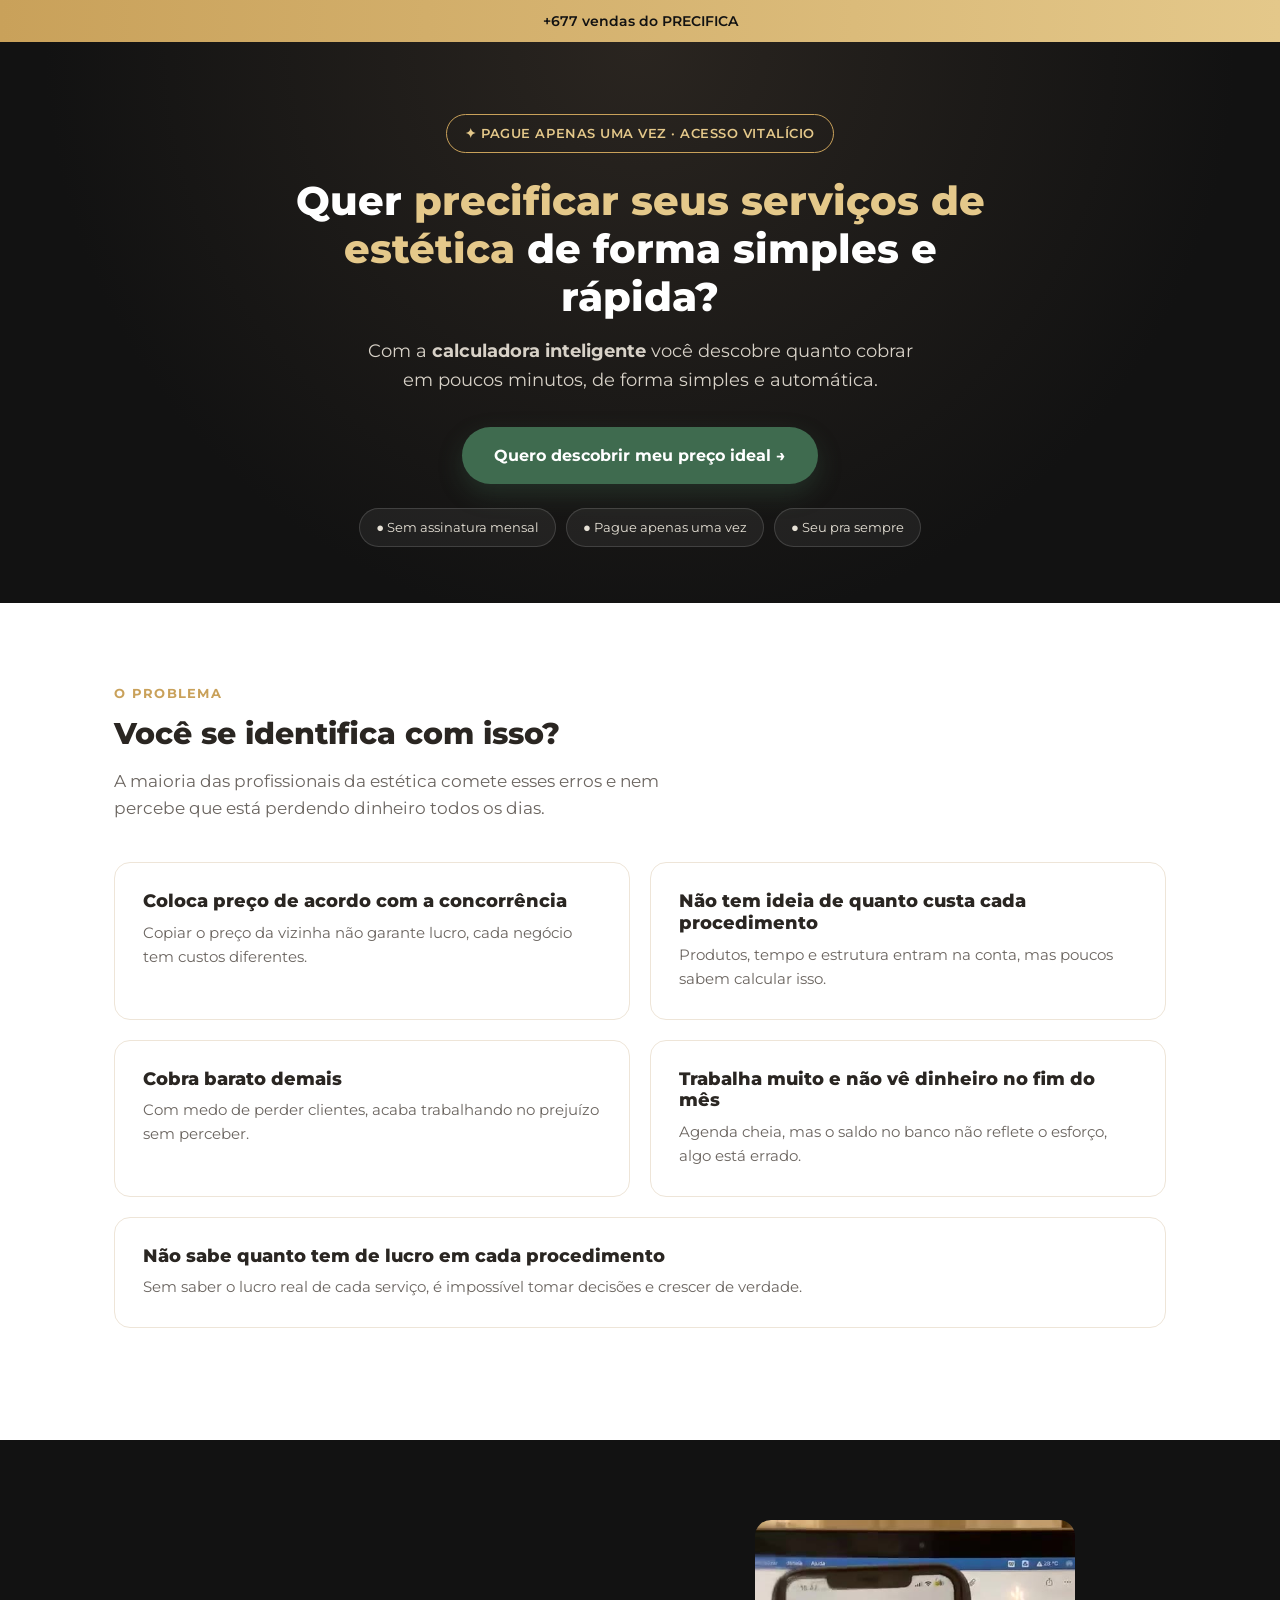
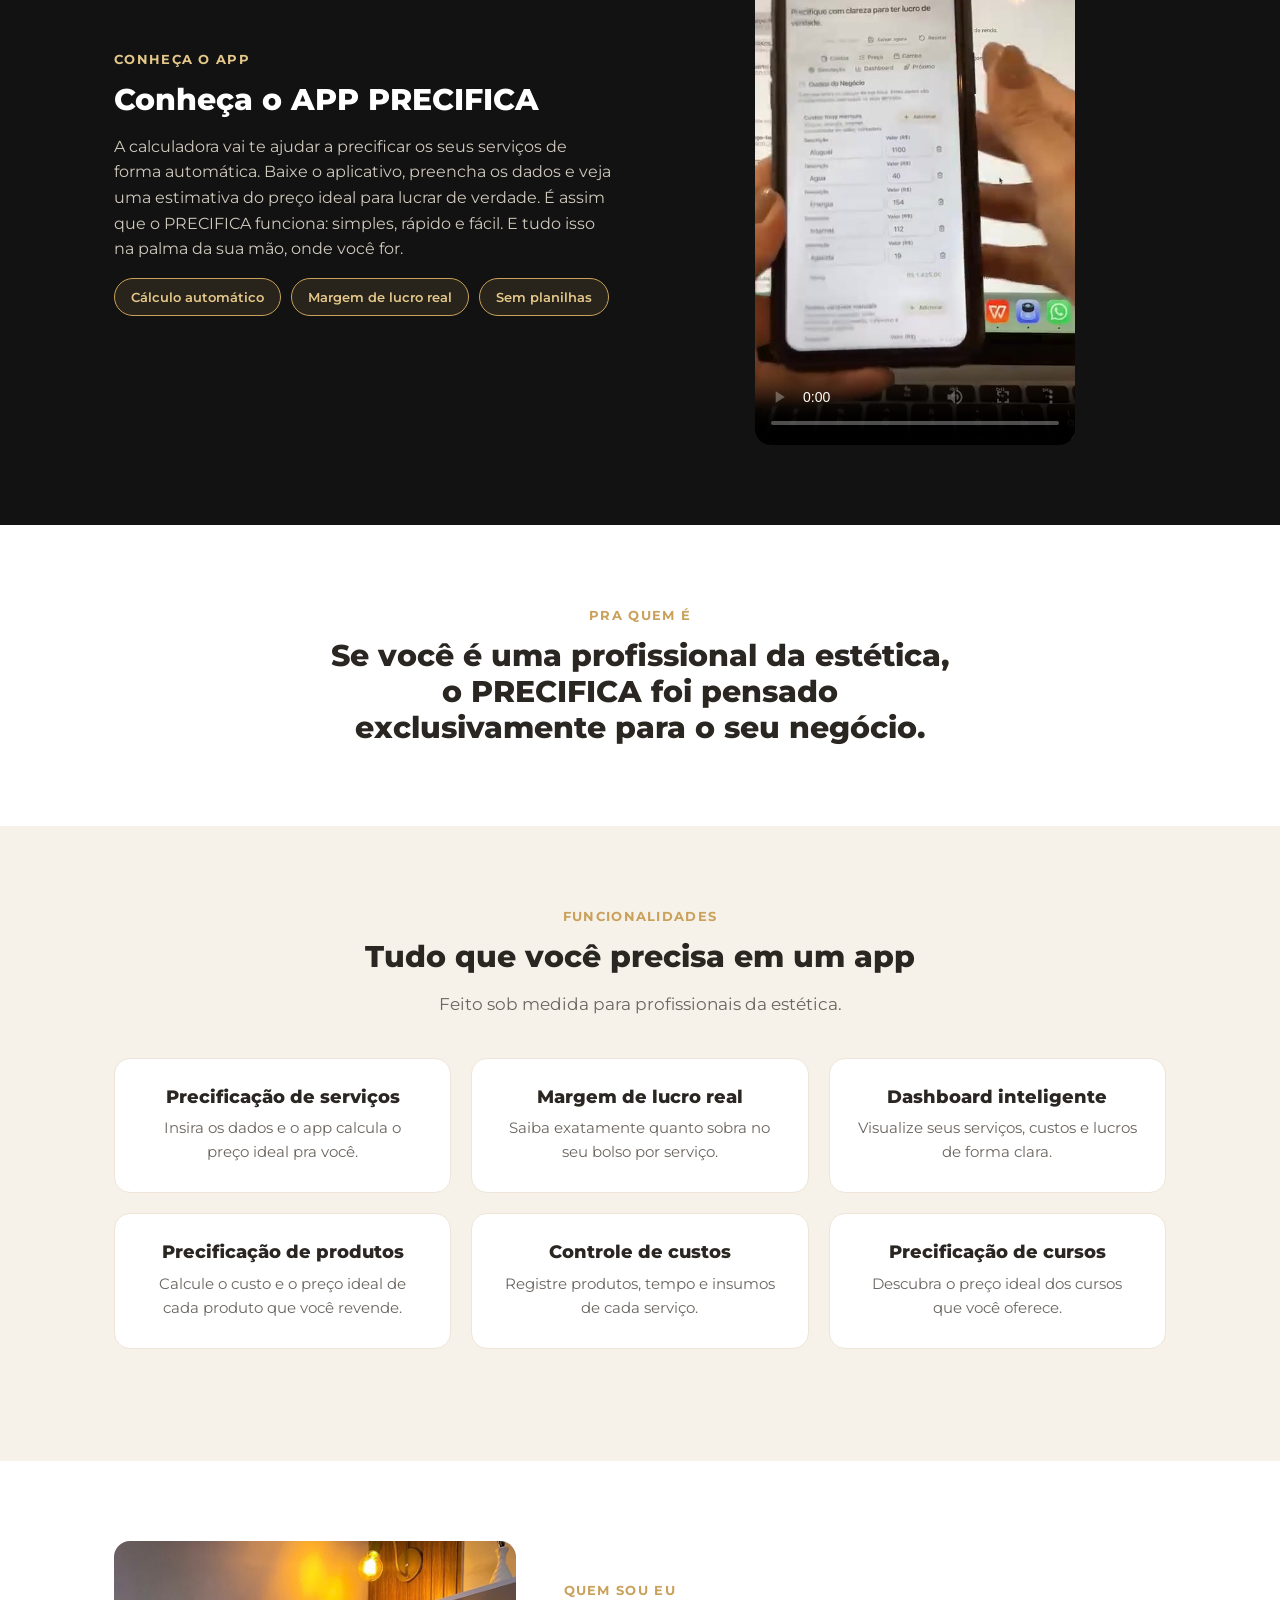
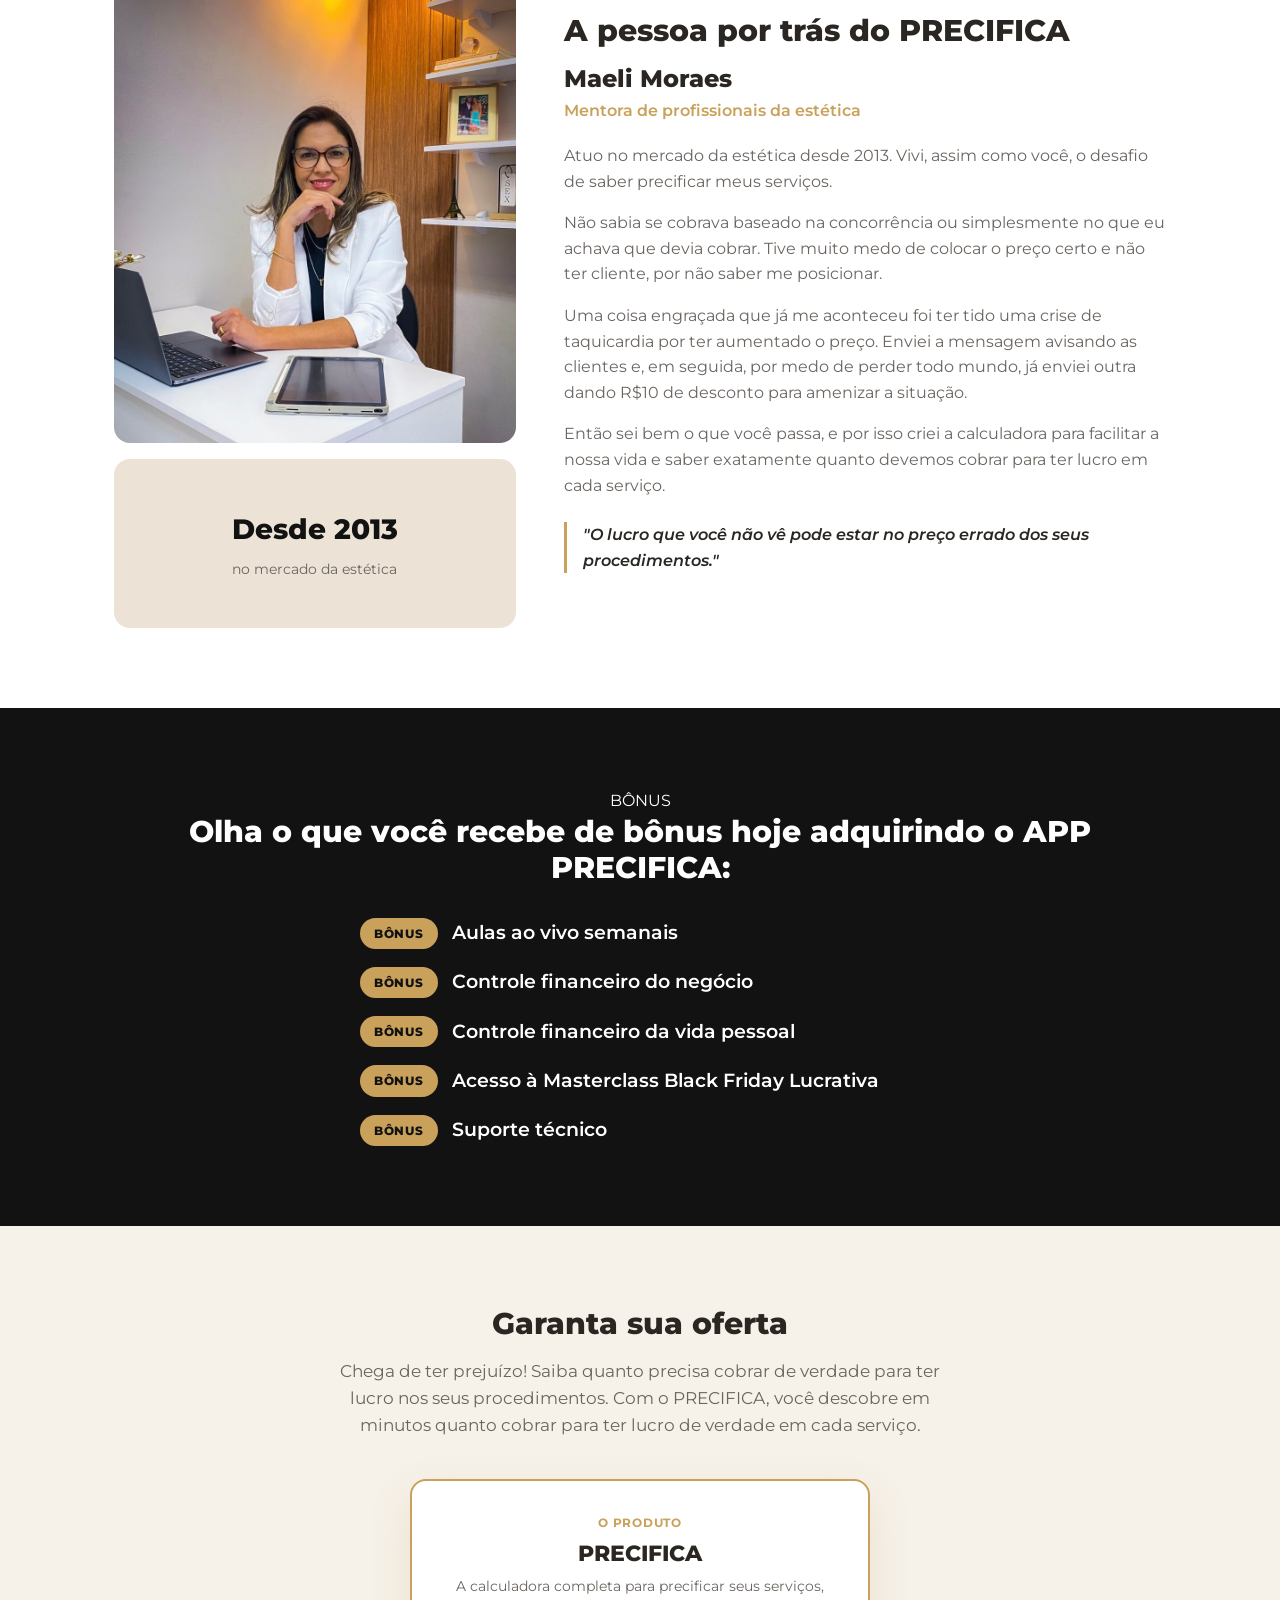
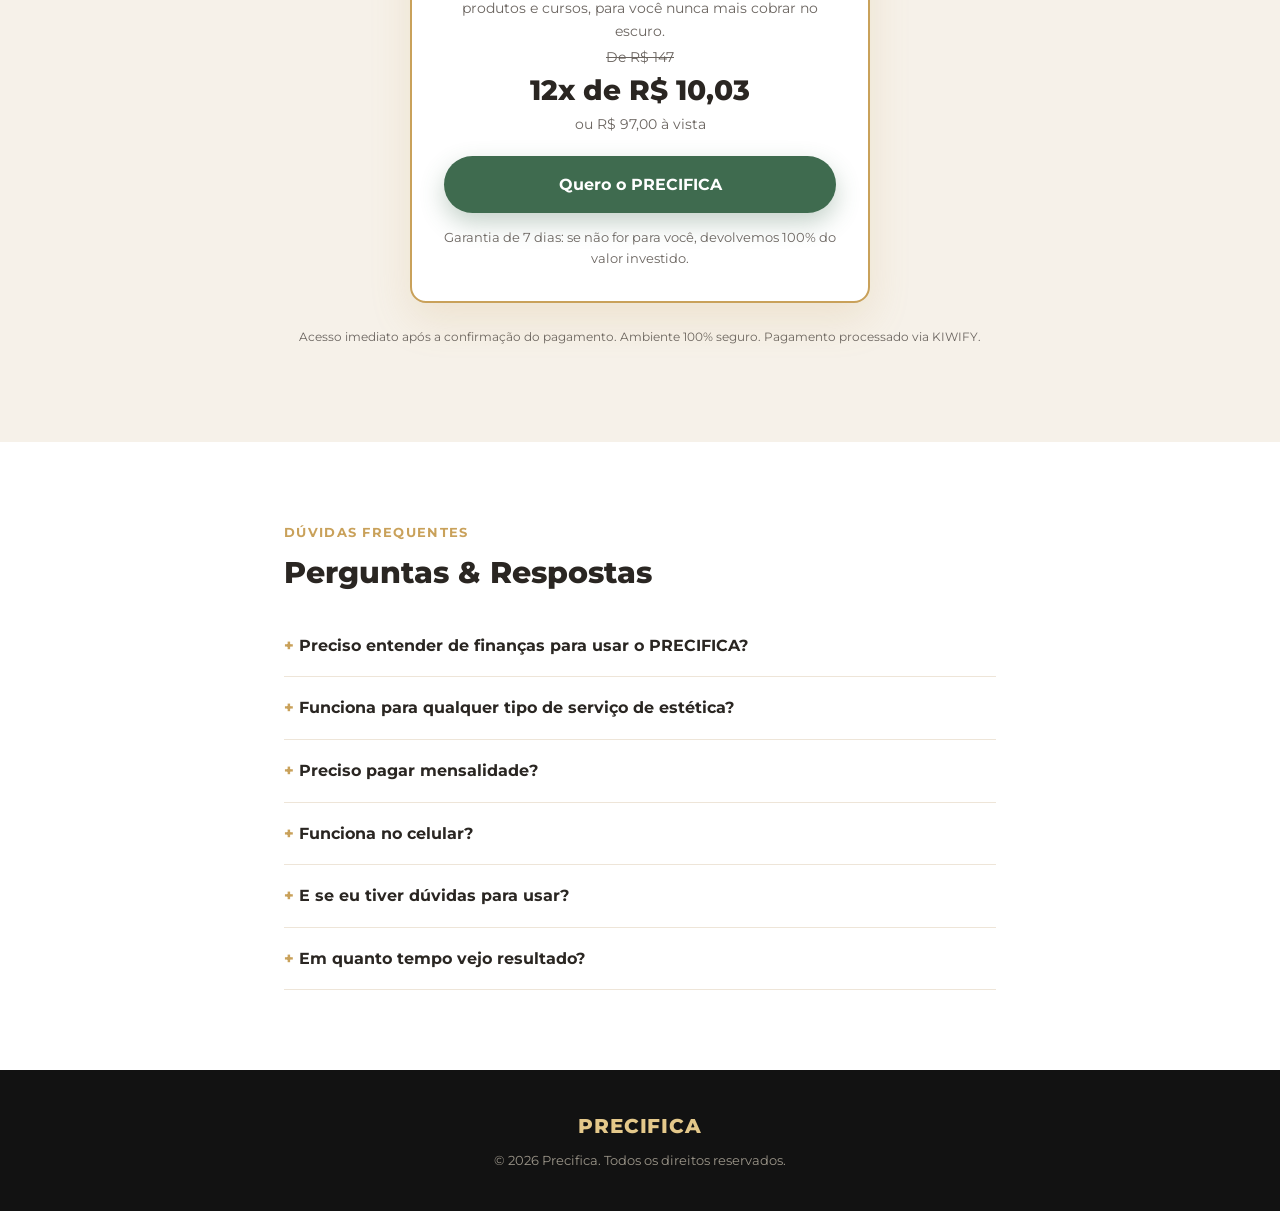
==== index.html @ bff5d7c8 "Destaca título BÔNUS e atualiza chamada da seção" ====
<!DOCTYPE html>
<html lang="pt-BR">
<head>
<meta charset="UTF-8">
<meta name="viewport" content="width=device-width, initial-scale=1.0">
<title>PRECIFICA | Precifique seus serviços de estética com clareza</title>
<meta name="description" content="Descubra quanto cobrar nos seus serviços de estética em poucos minutos, com a calculadora inteligente PRECIFICA. Acesso vitalício, pagamento único.">
<link rel="preconnect" href="https://fonts.googleapis.com">
<link rel="preconnect" href="https://fonts.gstatic.com" crossorigin>
<link href="https://fonts.googleapis.com/css2?family=Montserrat:wght@400;500;600;700;800;900&display=swap" rel="stylesheet">
<link rel="stylesheet" href="styles.css">
</head>
<body>

<div class="announce">
  <span>+677 vendas do PRECIFICA</span>
</div>

<header class="hero">
  <div class="container hero-inner">
    <span class="badge">✦ PAGUE APENAS UMA VEZ · ACESSO VITALÍCIO</span>
    <h1>Quer <span class="accent">precificar seus serviços de estética</span> de forma simples e rápida?</h1>
    <p class="hero-sub">Com a <strong>calculadora inteligente</strong> você descobre quanto cobrar em poucos minutos, de forma simples e automática.</p>
    <a href="#oferta" class="btn btn-primary">Quero descobrir meu preço ideal →</a>
    <div class="trust-row">
      <span class="pill">● Sem assinatura mensal</span>
      <span class="pill">● Pague apenas uma vez</span>
      <span class="pill">● Seu pra sempre</span>
    </div>
  </div>
</header>

<section class="section section-light" id="problema">
  <div class="container">
    <span class="eyebrow">O PROBLEMA</span>
    <h2>Você se identifica com isso?</h2>
    <p class="section-sub">A maioria das profissionais da estética comete esses erros e nem percebe que está perdendo dinheiro todos os dias.</p>
    <div class="grid grid-2">
      <div class="card">
        <h3>Coloca preço de acordo com a concorrência</h3>
        <p>Copiar o preço da vizinha não garante lucro, cada negócio tem custos diferentes.</p>
      </div>
      <div class="card">
        <h3>Não tem ideia de quanto custa cada procedimento</h3>
        <p>Produtos, tempo e estrutura entram na conta, mas poucos sabem calcular isso.</p>
      </div>
      <div class="card">
        <h3>Cobra barato demais</h3>
        <p>Com medo de perder clientes, acaba trabalhando no prejuízo sem perceber.</p>
      </div>
      <div class="card">
        <h3>Trabalha muito e não vê dinheiro no fim do mês</h3>
        <p>Agenda cheia, mas o saldo no banco não reflete o esforço, algo está errado.</p>
      </div>
      <div class="card card-wide">
        <h3>Não sabe quanto tem de lucro em cada procedimento</h3>
        <p>Sem saber o lucro real de cada serviço, é impossível tomar decisões e crescer de verdade.</p>
      </div>
    </div>
  </div>
</section>

<section class="section section-dark">
  <div class="container two-col">
    <div>
      <span class="eyebrow eyebrow-light">CONHEÇA O APP</span>
      <h2 class="light">Conheça o APP PRECIFICA</h2>
      <p class="light-sub">A calculadora vai te ajudar a precificar os seus serviços de forma automática. Baixe o aplicativo, preencha os dados e veja uma estimativa do preço ideal para lucrar de verdade. É assim que o PRECIFICA funciona: simples, rápido e fácil. E tudo isso na palma da sua mão, onde você for.</p>
      <div class="tag-row">
        <span class="tag">Cálculo automático</span>
        <span class="tag">Margem de lucro real</span>
        <span class="tag">Sem planilhas</span>
      </div>
    </div>
    <div class="app-video-wrap">
      <video class="app-video" controls playsinline preload="metadata" poster="app-demo-poster.jpg">
        <source src="app-demo.mp4" type="video/mp4">
      </video>
    </div>
  </div>
</section>

<section class="section section-light" id="pra-quem">
  <div class="container center">
    <span class="eyebrow">PRA QUEM É</span>
    <h2 class="single-phrase">Se você é uma profissional da estética, o PRECIFICA foi pensado exclusivamente para o seu negócio.</h2>
  </div>
</section>

<section class="section section-cream">
  <div class="container center">
    <span class="eyebrow">FUNCIONALIDADES</span>
    <h2>Tudo que você precisa em um app</h2>
    <p class="section-sub">Feito sob medida para profissionais da estética.</p>
    <div class="grid grid-3">
      <div class="card">
        <h3>Precificação de serviços</h3>
        <p>Insira os dados e o app calcula o preço ideal pra você.</p>
      </div>
      <div class="card">
        <h3>Margem de lucro real</h3>
        <p>Saiba exatamente quanto sobra no seu bolso por serviço.</p>
      </div>
      <div class="card">
        <h3>Dashboard inteligente</h3>
        <p>Visualize seus serviços, custos e lucros de forma clara.</p>
      </div>
      <div class="card">
        <h3>Precificação de produtos</h3>
        <p>Calcule o custo e o preço ideal de cada produto que você revende.</p>
      </div>
      <div class="card">
        <h3>Controle de custos</h3>
        <p>Registre produtos, tempo e insumos de cada serviço.</p>
      </div>
      <div class="card">
        <h3>Precificação de cursos</h3>
        <p>Descubra o preço ideal dos cursos que você oferece.</p>
      </div>
    </div>
  </div>
</section>

<section class="section section-light" id="sobre">
  <div class="container two-col reverse">
    <div class="about-visual">
      <img src="maeli-foto.jpg" alt="Maeli Moraes, mentora de profissionais da estética" class="about-img">
      <div class="about-badge">
        <span class="since">Desde 2013</span>
        <span class="since-sub">no mercado da estética</span>
      </div>
    </div>
    <div>
      <span class="eyebrow">QUEM SOU EU</span>
      <h2>A pessoa por trás do PRECIFICA</h2>
      <h3 class="name">Maeli Moraes</h3>
      <p class="role">Mentora de profissionais da estética</p>
      <p>Atuo no mercado da estética desde 2013. Vivi, assim como você, o desafio de saber precificar meus serviços.</p>
      <p>Não sabia se cobrava baseado na concorrência ou simplesmente no que eu achava que devia cobrar. Tive muito medo de colocar o preço certo e não ter cliente, por não saber me posicionar.</p>
      <p>Uma coisa engraçada que já me aconteceu foi ter tido uma crise de taquicardia por ter aumentado o preço. Enviei a mensagem avisando as clientes e, em seguida, por medo de perder todo mundo, já enviei outra dando R$10 de desconto para amenizar a situação.</p>
      <p>Então sei bem o que você passa, e por isso criei a calculadora para facilitar a nossa vida e saber exatamente quanto devemos cobrar para ter lucro em cada serviço.</p>
      <p class="quote">"O lucro que você não vê pode estar no preço errado dos seus procedimentos."</p>
    </div>
  </div>
</section>

<section class="section section-dark" id="bonus">
  <div class="container center">
    <span class="bonus-title">BÔNUS</span>
    <h2 class="light">Olha o que você recebe de bônus hoje adquirindo o APP PRECIFICA:</h2>
    <div class="bonus-list">
      <div class="bonus-item">
        <span class="bonus-label">BÔNUS</span>
        <span class="bonus-text">Aulas ao vivo semanais</span>
      </div>
      <div class="bonus-item">
        <span class="bonus-label">BÔNUS</span>
        <span class="bonus-text">Controle financeiro do negócio</span>
      </div>
      <div class="bonus-item">
        <span class="bonus-label">BÔNUS</span>
        <span class="bonus-text">Controle financeiro da vida pessoal</span>
      </div>
      <div class="bonus-item">
        <span class="bonus-label">BÔNUS</span>
        <span class="bonus-text">Acesso à Masterclass Black Friday Lucrativa</span>
      </div>
      <div class="bonus-item">
        <span class="bonus-label">BÔNUS</span>
        <span class="bonus-text">Suporte técnico</span>
      </div>
    </div>
  </div>
</section>

<section class="section section-cream" id="oferta">
  <div class="container center">
    <h2>Garanta sua oferta</h2>
    <p class="section-sub">Chega de ter prejuízo! Saiba quanto precisa cobrar de verdade para ter lucro nos seus procedimentos. Com o PRECIFICA, você descobre em minutos quanto cobrar para ter lucro de verdade em cada serviço.</p>
    <div class="pricing-grid pricing-single">
      <div class="price-card price-highlight">
        <span class="price-tag">O PRODUTO</span>
        <h3>PRECIFICA</h3>
        <p class="price-desc">A calculadora completa para precificar seus serviços, produtos e cursos, para você nunca mais cobrar no escuro.</p>
        <p class="price-old">De R$ 147</p>
        <p class="price-main">12x de R$ 10,03</p>
        <p class="price-cash">ou R$ 97,00 à vista</p>
        <a href="https://pay.kiwify.com.br/3J82fhz" class="btn btn-primary btn-block" data-checkout="precifica-completo">Quero o PRECIFICA</a>
        <p class="price-guarantee">Garantia de 7 dias: se não for para você, devolvemos 100% do valor investido.</p>
      </div>
    </div>
    <p class="fine-print">Acesso imediato após a confirmação do pagamento. Ambiente 100% seguro. Pagamento processado via KIWIFY.</p>
  </div>
</section>

<section class="section section-light" id="faq">
  <div class="container narrow">
    <span class="eyebrow">DÚVIDAS FREQUENTES</span>
    <h2>Perguntas &amp; Respostas</h2>
    <div class="faq-list">
      <details class="faq-item">
        <summary>Preciso entender de finanças para usar o PRECIFICA?</summary>
        <p>Não! O app foi feito para ser simples. Você só precisa informar os dados dos seus serviços e ele faz todos os cálculos por você.</p>
      </details>
      <details class="faq-item">
        <summary>Funciona para qualquer tipo de serviço de estética?</summary>
        <p>Sim! Cabelo, unhas, estética, maquiagem, depilação, sobrancelhas... Qualquer serviço que você ofereça pode ser precificado no PRECIFICA.</p>
      </details>
      <details class="faq-item">
        <summary>Preciso pagar mensalidade?</summary>
        <p>Não! Você paga apenas uma vez e tem acesso vitalício ao aplicativo. Sem cobranças recorrentes, sem surpresas.</p>
      </details>
      <details class="faq-item">
        <summary>Funciona no celular?</summary>
        <p>Sim! O PRECIFICA funciona perfeitamente no celular, tablet e computador. Use onde e quando quiser.</p>
      </details>
      <details class="faq-item">
        <summary>E se eu tiver dúvidas para usar?</summary>
        <p>O app é super intuitivo, mas se precisar de ajuda, nosso suporte está disponível para tirar todas as suas dúvidas.</p>
      </details>
      <details class="faq-item">
        <summary>Em quanto tempo vejo resultado?</summary>
        <p>No mesmo dia! Assim que inserir os dados do seu serviço, você já descobre se está cobrando certo ou não e quanto deveria cobrar.</p>
      </details>
    </div>
  </div>
</section>

<footer class="footer">
  <div class="container center">
    <p class="footer-logo">PRECIFICA</p>
    <p class="footer-copy">© 2026 Precifica. Todos os direitos reservados.</p>
  </div>
</footer>

</body>
</html>
---- styles.css ----
:root {
  --black: #121212;
  --black-soft: #1c1a17;
  --gold: #c9a15a;
  --gold-light: #e4c88a;
  --cream: #f6f1e9;
  --nude: #ece3d6;
  --white: #ffffff;
  --text-dark: #2a2622;
  --text-muted: #6b6560;
  --green: #3f6b4f;
  --green-dark: #345a42;
  --radius: 16px;
  --max-width: 1100px;
}

* { box-sizing: border-box; }

body {
  margin: 0;
  font-family: 'Montserrat', sans-serif;
  color: var(--text-dark);
  background: var(--white);
  line-height: 1.6;
  -webkit-font-smoothing: antialiased;
}

h1, h2, h3 { font-weight: 800; margin: 0 0 16px; line-height: 1.2; }
p { margin: 0 0 16px; color: var(--text-muted); }

.container {
  max-width: var(--max-width);
  margin: 0 auto;
  padding: 0 24px;
}

.center { text-align: center; }
.center .section-sub { margin-left: auto; margin-right: auto; max-width: 640px; }

/* Announcement bar */
.announce {
  background: linear-gradient(90deg, var(--gold), var(--gold-light));
  color: var(--black);
  text-align: center;
  font-size: 14px;
  font-weight: 600;
  padding: 10px 16px;
}

/* Hero */
.hero {
  background: radial-gradient(circle at top, #2a2520 0%, var(--black) 70%);
  color: var(--white);
  padding: 72px 0 56px;
}
.hero-inner { text-align: center; max-width: 760px; margin: 0 auto; }
.badge {
  display: inline-block;
  border: 1px solid var(--gold);
  color: var(--gold-light);
  font-size: 13px;
  font-weight: 600;
  letter-spacing: 0.04em;
  padding: 8px 18px;
  border-radius: 999px;
  margin-bottom: 24px;
}
.hero h1 {
  font-size: 40px;
  color: var(--white);
}
.hero h1 .accent { color: var(--gold-light); }
.hero-sub {
  font-size: 18px;
  color: #d8d2c8;
  max-width: 560px;
  margin: 0 auto 32px;
}
.trust-row {
  display: flex;
  flex-wrap: wrap;
  justify-content: center;
  gap: 10px;
  margin-top: 24px;
}
.pill {
  background: rgba(255,255,255,0.06);
  border: 1px solid rgba(255,255,255,0.14);
  color: #e6e1d6;
  font-size: 13px;
  padding: 8px 16px;
  border-radius: 999px;
}

/* Buttons */
.btn {
  display: inline-block;
  text-decoration: none;
  font-weight: 700;
  font-size: 16px;
  padding: 16px 32px;
  border-radius: 999px;
  transition: transform 0.15s ease, box-shadow 0.15s ease;
}
.btn:hover { transform: translateY(-2px); }
.btn-primary {
  background: var(--green);
  color: var(--white);
  box-shadow: 0 10px 24px rgba(63,107,79,0.3);
}
.btn-primary:hover { background: var(--green-dark); }
.btn-outline {
  background: transparent;
  border: 2px solid var(--black);
  color: var(--black);
}
.btn-block { display: block; text-align: center; width: 100%; }

/* Sections */
.section { padding: 80px 0; }
.section-light { background: var(--white); }
.section-cream { background: var(--cream); }
.section-dark { background: var(--black); color: var(--white); }
.section-dark h2, .section-dark h3 { color: var(--white); }
.section-dark p { color: #cfc9bd; }

.eyebrow {
  display: block;
  font-size: 13px;
  font-weight: 700;
  letter-spacing: 0.1em;
  color: var(--gold);
  margin-bottom: 12px;
}
.eyebrow-light { color: var(--gold-light); }
.section h2 { font-size: 30px; }
.single-phrase { font-size: 26px; max-width: 640px; margin: 0 auto; }
.light { color: var(--white); }
.light-sub { color: #cfc9bd; max-width: 620px; }

.section-sub {
  font-size: 17px;
  color: var(--text-muted);
  max-width: 560px;
  margin-bottom: 40px;
}

/* Grids / cards */
.grid { display: grid; gap: 20px; margin-bottom: 32px; }
.grid-2 { grid-template-columns: repeat(2, 1fr); }
.grid-3 { grid-template-columns: repeat(3, 1fr); }
.card-wide { grid-column: span 2; }
.card {
  background: var(--white);
  border: 1px solid #eee5d8;
  border-radius: var(--radius);
  padding: 28px;
}
.section-cream .card { background: var(--white); }
.card h3 { font-size: 18px; margin-bottom: 8px; }
.card p { margin: 0; font-size: 15px; }

.center-cta { text-align: center; margin-top: 8px; }

/* Two column */
.two-col {
  display: grid;
  grid-template-columns: 1fr 1fr;
  gap: 48px;
  align-items: center;
}
.two-col.reverse { grid-template-columns: 0.8fr 1.2fr; }

.app-video-wrap {
  display: flex;
  justify-content: center;
}
.app-video {
  width: 100%;
  max-width: 320px;
  aspect-ratio: 500 / 820;
  display: block;
  border-radius: var(--radius);
  object-fit: cover;
  background: #000;
}

.about-visual {
  display: flex;
  flex-direction: column;
  gap: 16px;
}
.about-img {
  width: 100%;
  aspect-ratio: 4 / 5;
  display: block;
  border-radius: var(--radius);
  object-fit: cover;
  object-position: center 35%;
}
.about-badge {
  background: var(--nude);
  border-radius: var(--radius);
  padding: 48px 24px;
  text-align: center;
}
.since { display: block; font-size: 28px; font-weight: 800; color: var(--black); }
.since-sub { display: block; font-size: 14px; color: var(--text-muted); margin-top: 6px; }
.name { font-size: 24px; margin-bottom: 4px; }
.role { color: var(--gold); font-weight: 600; margin-bottom: 20px; }
.quote {
  font-style: italic;
  font-weight: 600;
  color: var(--text-dark);
  border-left: 3px solid var(--gold);
  padding-left: 16px;
  margin-top: 24px;
}

/* Bonus list */
.bonus-list {
  display: flex;
  flex-direction: column;
  gap: 18px;
  max-width: 560px;
  margin: 32px auto 0;
  text-align: left;
}
.bonus-item {
  display: flex;
  align-items: center;
  gap: 14px;
}
.bonus-label {
  flex-shrink: 0;
  background: var(--gold);
  color: var(--black);
  font-size: 12px;
  font-weight: 800;
  letter-spacing: 0.06em;
  padding: 6px 14px;
  border-radius: 999px;
}
.bonus-text {
  font-size: 19px;
  font-weight: 600;
  color: var(--white);
}

/* Tags / chips */
.tag-row { display: flex; flex-wrap: wrap; gap: 10px; margin-top: 16px; }
.center-row { justify-content: center; }
.tag {
  background: rgba(201,161,90,0.12);
  border: 1px solid var(--gold);
  color: var(--gold-light);
  font-size: 13px;
  font-weight: 600;
  padding: 8px 16px;
  border-radius: 999px;
}
.section-light .tag, .section-cream .tag {
  color: var(--gold);
  background: rgba(201,161,90,0.08);
}

.chip-row {
  display: flex;
  flex-wrap: wrap;
  justify-content: center;
  gap: 10px;
}
.chip {
  background: var(--nude);
  color: var(--text-dark);
  font-size: 14px;
  font-weight: 600;
  padding: 10px 18px;
  border-radius: 999px;
}

/* Pricing */
.pricing-grid {
  display: grid;
  grid-template-columns: repeat(2, 1fr);
  gap: 24px;
  max-width: 800px;
  margin: 0 auto 24px;
  text-align: left;
}
.pricing-single {
  grid-template-columns: 1fr;
  max-width: 460px;
}
.price-card {
  background: var(--white);
  border: 1px solid #eee5d8;
  border-radius: var(--radius);
  padding: 32px;
  position: relative;
  text-align: center;
}
.price-highlight {
  border: 2px solid var(--gold);
  box-shadow: 0 16px 40px rgba(201,161,90,0.18);
}
.price-badge {
  position: absolute;
  top: -14px;
  left: 50%;
  transform: translateX(-50%);
  background: var(--gold);
  color: var(--black);
  font-size: 12px;
  font-weight: 800;
  padding: 6px 16px;
  border-radius: 999px;
}
.price-tag {
  display: block;
  font-size: 12px;
  font-weight: 700;
  letter-spacing: 0.06em;
  color: var(--gold);
  margin-bottom: 8px;
}
.price-card h3 { font-size: 22px; margin-bottom: 8px; }
.price-desc { font-size: 14px; margin-bottom: 4px; }
.price-list {
  list-style: none;
  padding: 0;
  margin: 16px 0;
  font-size: 14px;
  color: var(--text-dark);
}
.price-list li { padding: 4px 0; }
.price-list li::before { content: "✓ "; color: var(--green); font-weight: 700; }
.price-old { text-decoration: line-through; color: var(--text-muted); font-size: 14px; margin-bottom: 0; }
.price-main { font-size: 28px; font-weight: 800; color: var(--text-dark); margin-bottom: 0; }
.price-cash { font-size: 14px; color: var(--text-muted); margin-bottom: 20px; }
.price-guarantee { font-size: 13px; color: var(--text-muted); text-align: center; margin: 14px 0 0; }
.fine-print { font-size: 12px; color: var(--text-muted); text-align: center; }

/* FAQ */
.narrow { max-width: 760px; }
.faq-list { margin-top: 24px; }
.faq-item {
  border-bottom: 1px solid #eee5d8;
  padding: 18px 0;
}
.faq-item summary {
  font-weight: 700;
  font-size: 16px;
  cursor: pointer;
  color: var(--text-dark);
  list-style: none;
}
.faq-item summary::-webkit-details-marker { display: none; }
.faq-item summary::before { content: "+ "; color: var(--gold); font-weight: 800; }
.faq-item[open] summary::before { content: "− "; }
.faq-item p { margin-top: 12px; font-size: 15px; }

/* Footer */
.footer {
  background: var(--black);
  color: #cfc9bd;
  padding: 40px 0;
}
.footer-logo {
  color: var(--gold-light);
  font-weight: 800;
  font-size: 20px;
  letter-spacing: 0.04em;
  margin-bottom: 8px;
}
.footer-copy { font-size: 13px; margin: 0; color: #9b9589; }

/* Responsive */
@media (max-width: 860px) {
  .grid-2, .grid-3 { grid-template-columns: 1fr; }
  .card-wide { grid-column: span 1; }
  .two-col, .two-col.reverse { grid-template-columns: 1fr; }
  .pricing-grid { grid-template-columns: 1fr; }
  .hero h1 { font-size: 30px; }
  .section h2 { font-size: 26px; }
}
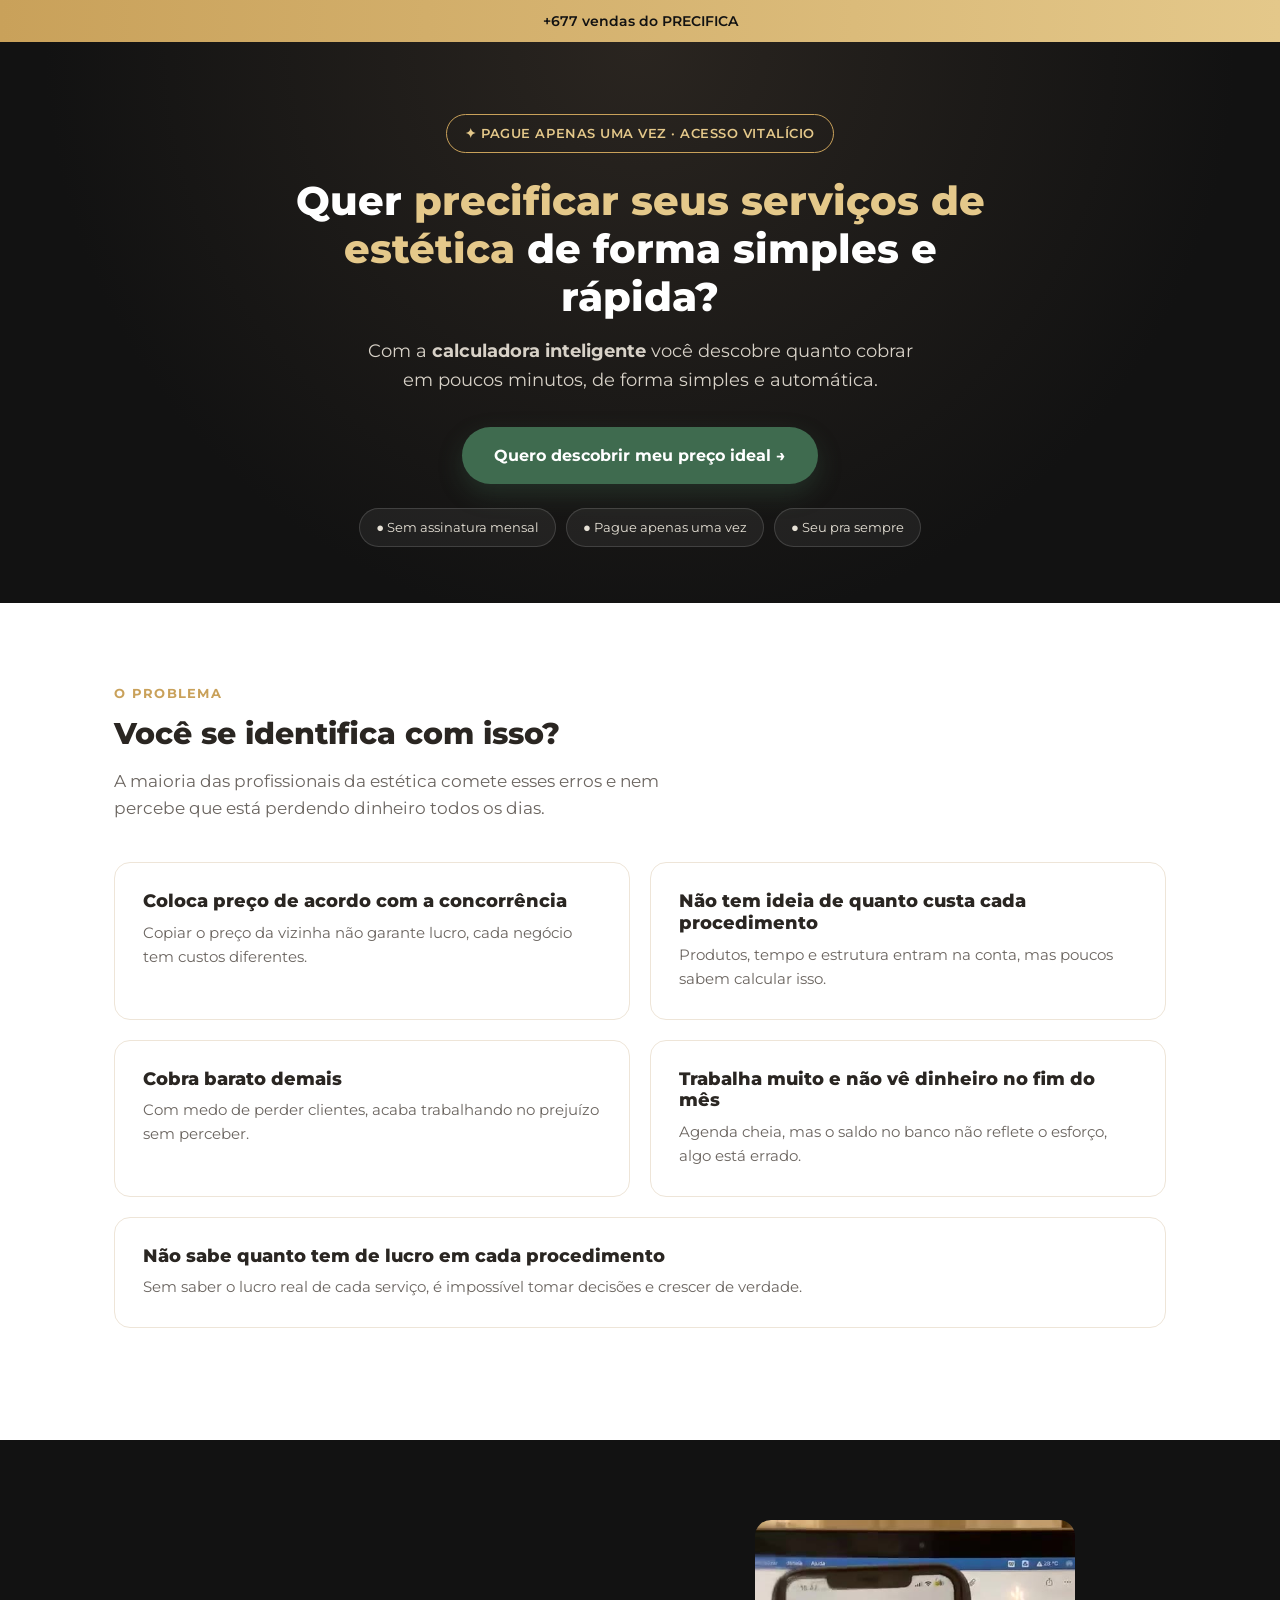
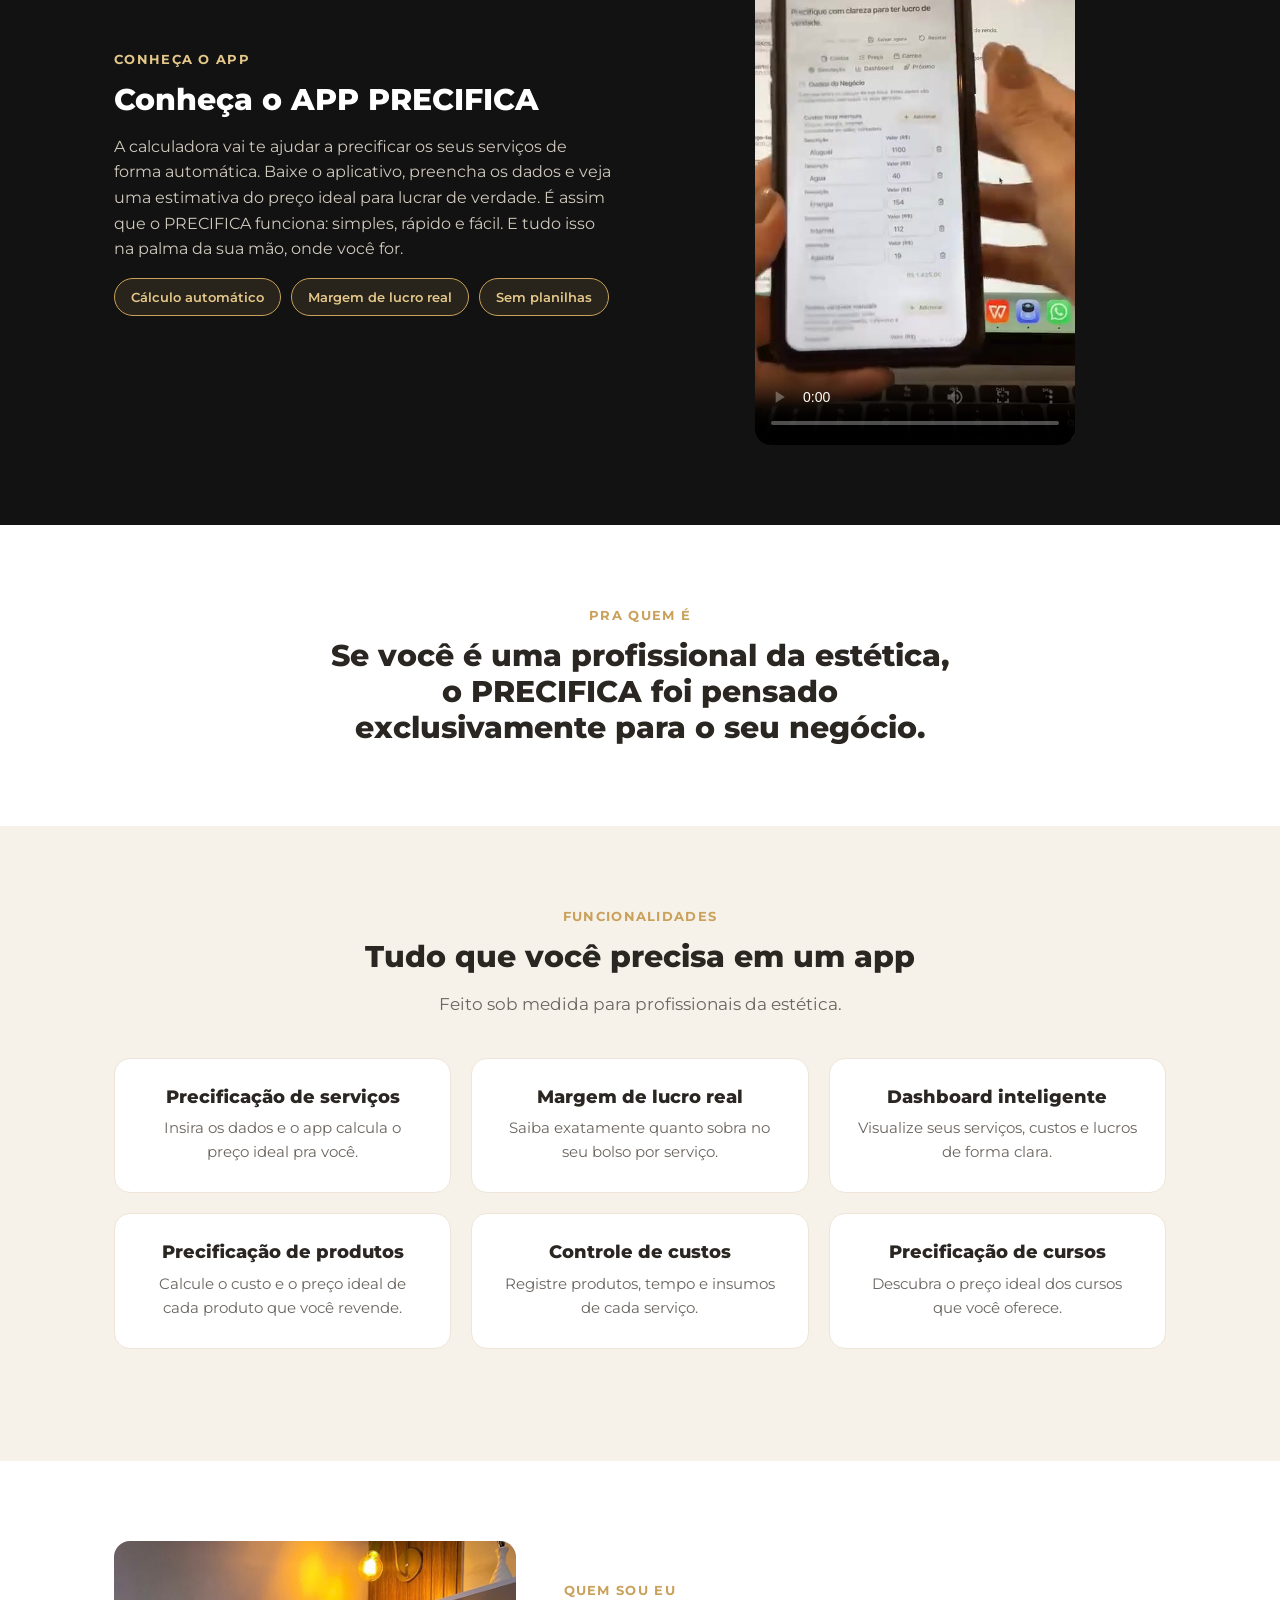
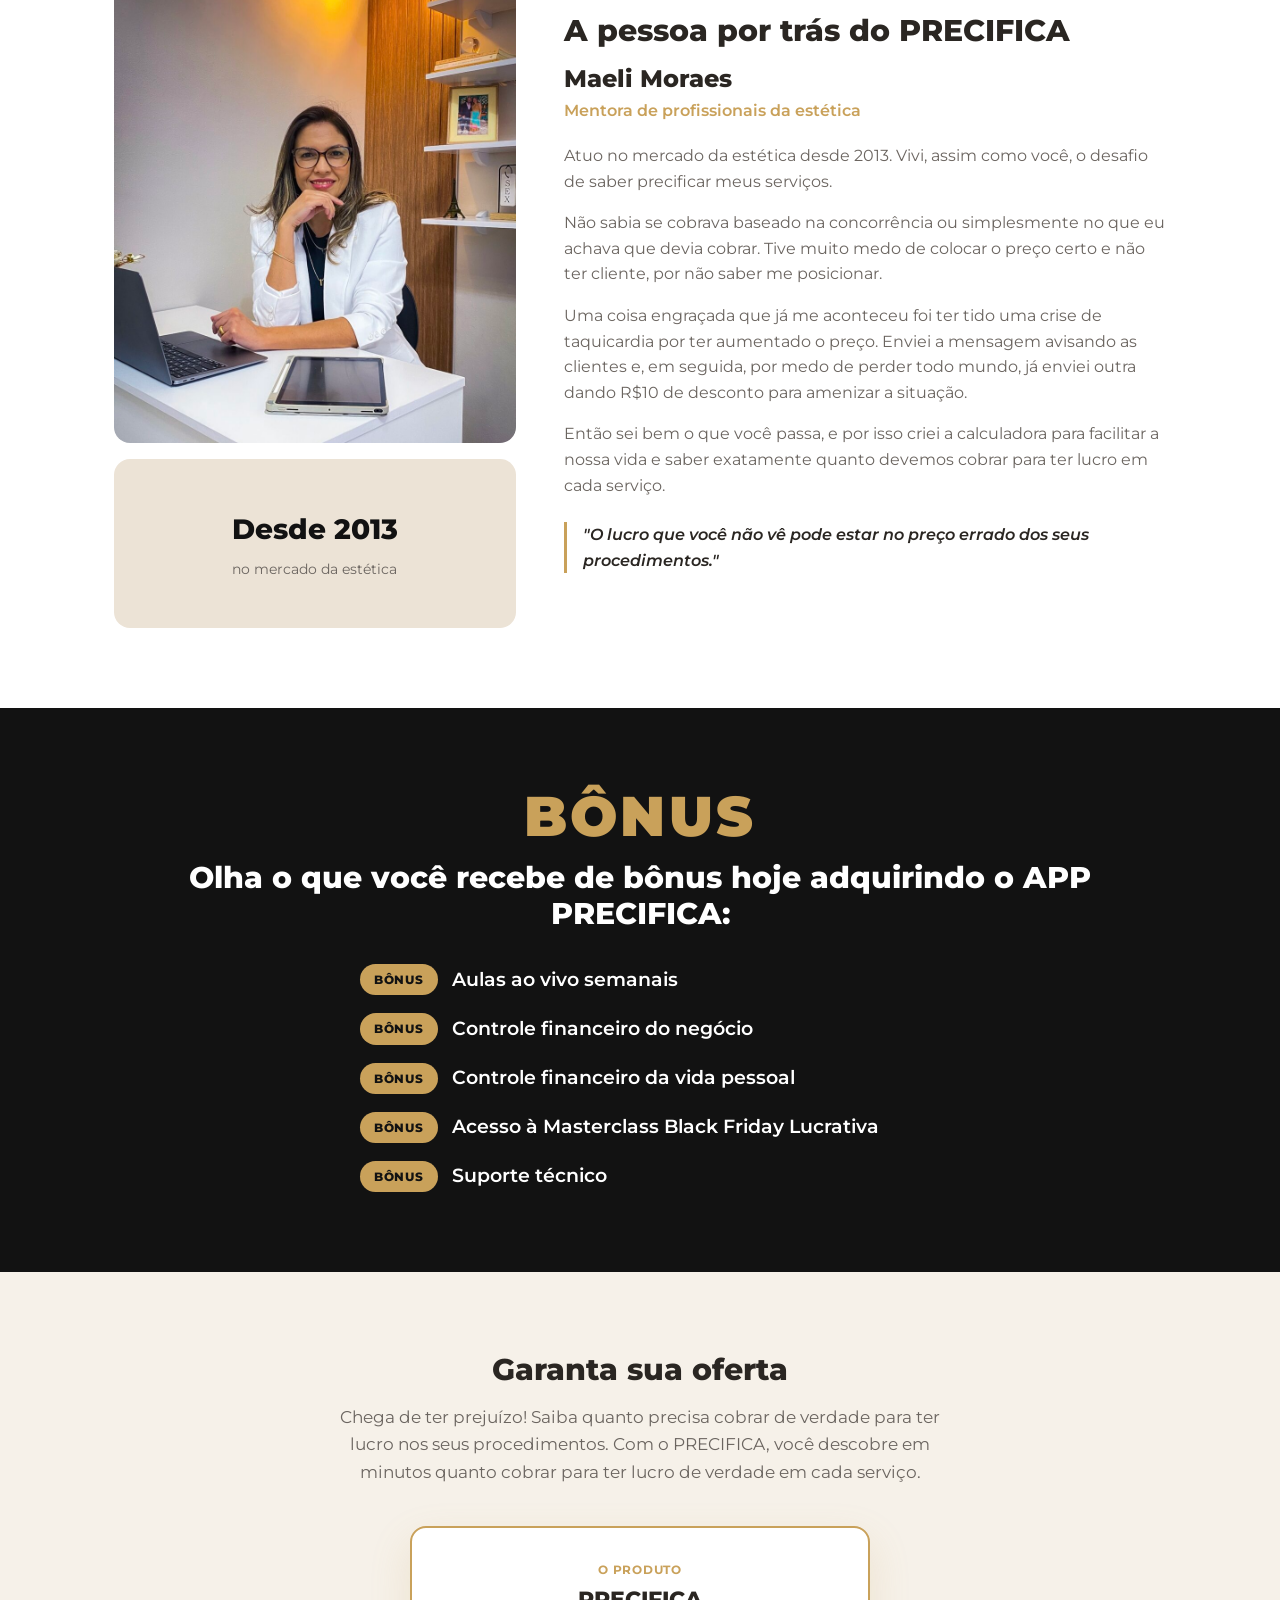
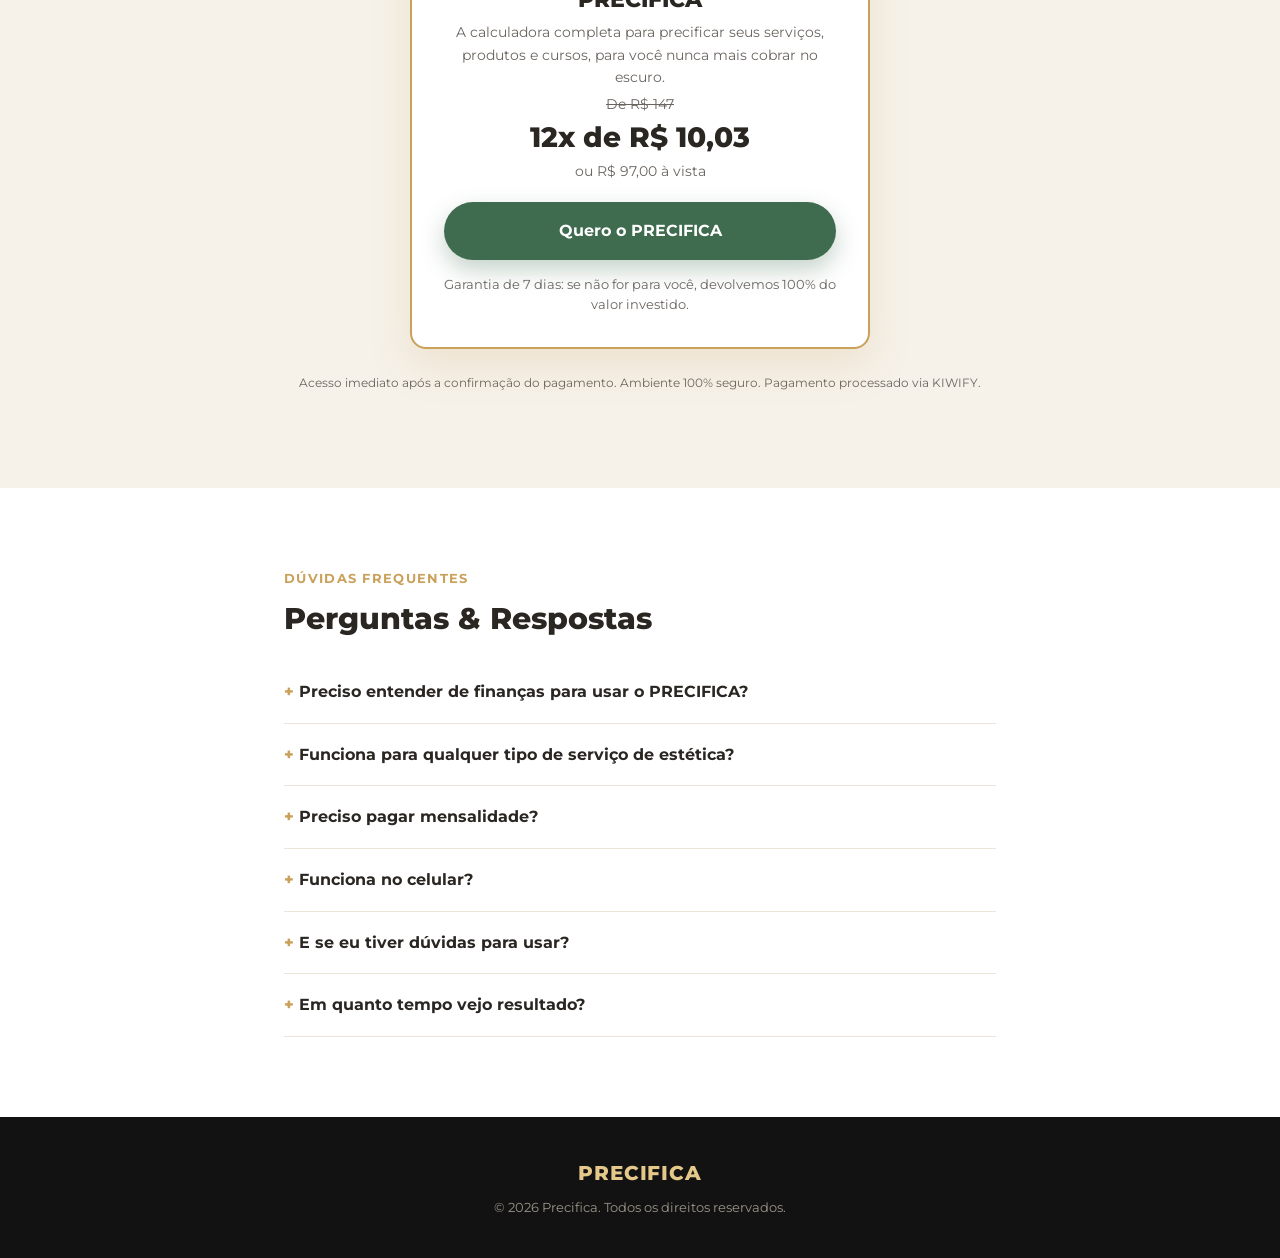
==== commit 090991f6: "Instala Meta Pixel na página de vendas Adiciona o código base do Meta Pixel (ID 912333024518049) no " ====
--- a/index.html
+++ b/index.html
@@ -1,6 +1,20 @@
 <!DOCTYPE html>
 <html lang="pt-BR">
 <head>
+<!-- Meta Pixel Code -->
+<script>
+!function(f,b,e,v,n,t,s)
+{if(f.fbq)return;n=f.fbq=function(){n.callMethod?
+n.callMethod.apply(n,arguments):n.queue.push(arguments)};
+if(!f._fbq)f._fbq=n;n.push=n;n.loaded=!0;n.version='2.0';
+n.queue=[];t=b.createElement(e);t.async=!0;
+t.src=v;s=b.getElementsByTagName(e)[0];
+s.parentNode.insertBefore(t,s)}(window, document,'script',
+'https://connect.facebook.net/en_US/fbevents.js');
+fbq('init', '912333024518049');
+fbq('track', 'PageView');
+</script>
+<!-- End Meta Pixel Code -->
 <meta charset="UTF-8">
 <meta name="viewport" content="width=device-width, initial-scale=1.0">
 <title>PRECIFICA | Precifique seus serviços de estética com clareza</title>
--- a/styles.css
+++ b/styles.css
@@ -133,6 +133,15 @@
   margin-bottom: 12px;
 }
 .eyebrow-light { color: var(--gold-light); }
+.bonus-title {
+  display: block;
+  font-size: 56px;
+  font-weight: 900;
+  letter-spacing: 0.06em;
+  color: var(--gold);
+  margin-bottom: 16px;
+  line-height: 1;
+}
 .section h2 { font-size: 30px; }
 .single-phrase { font-size: 26px; max-width: 640px; margin: 0 auto; }
 .light { color: var(--white); }
@@ -383,4 +392,5 @@
   .pricing-grid { grid-template-columns: 1fr; }
   .hero h1 { font-size: 30px; }
   .section h2 { font-size: 26px; }
-}
+  .bonus-title { font-size: 34px; }
+}
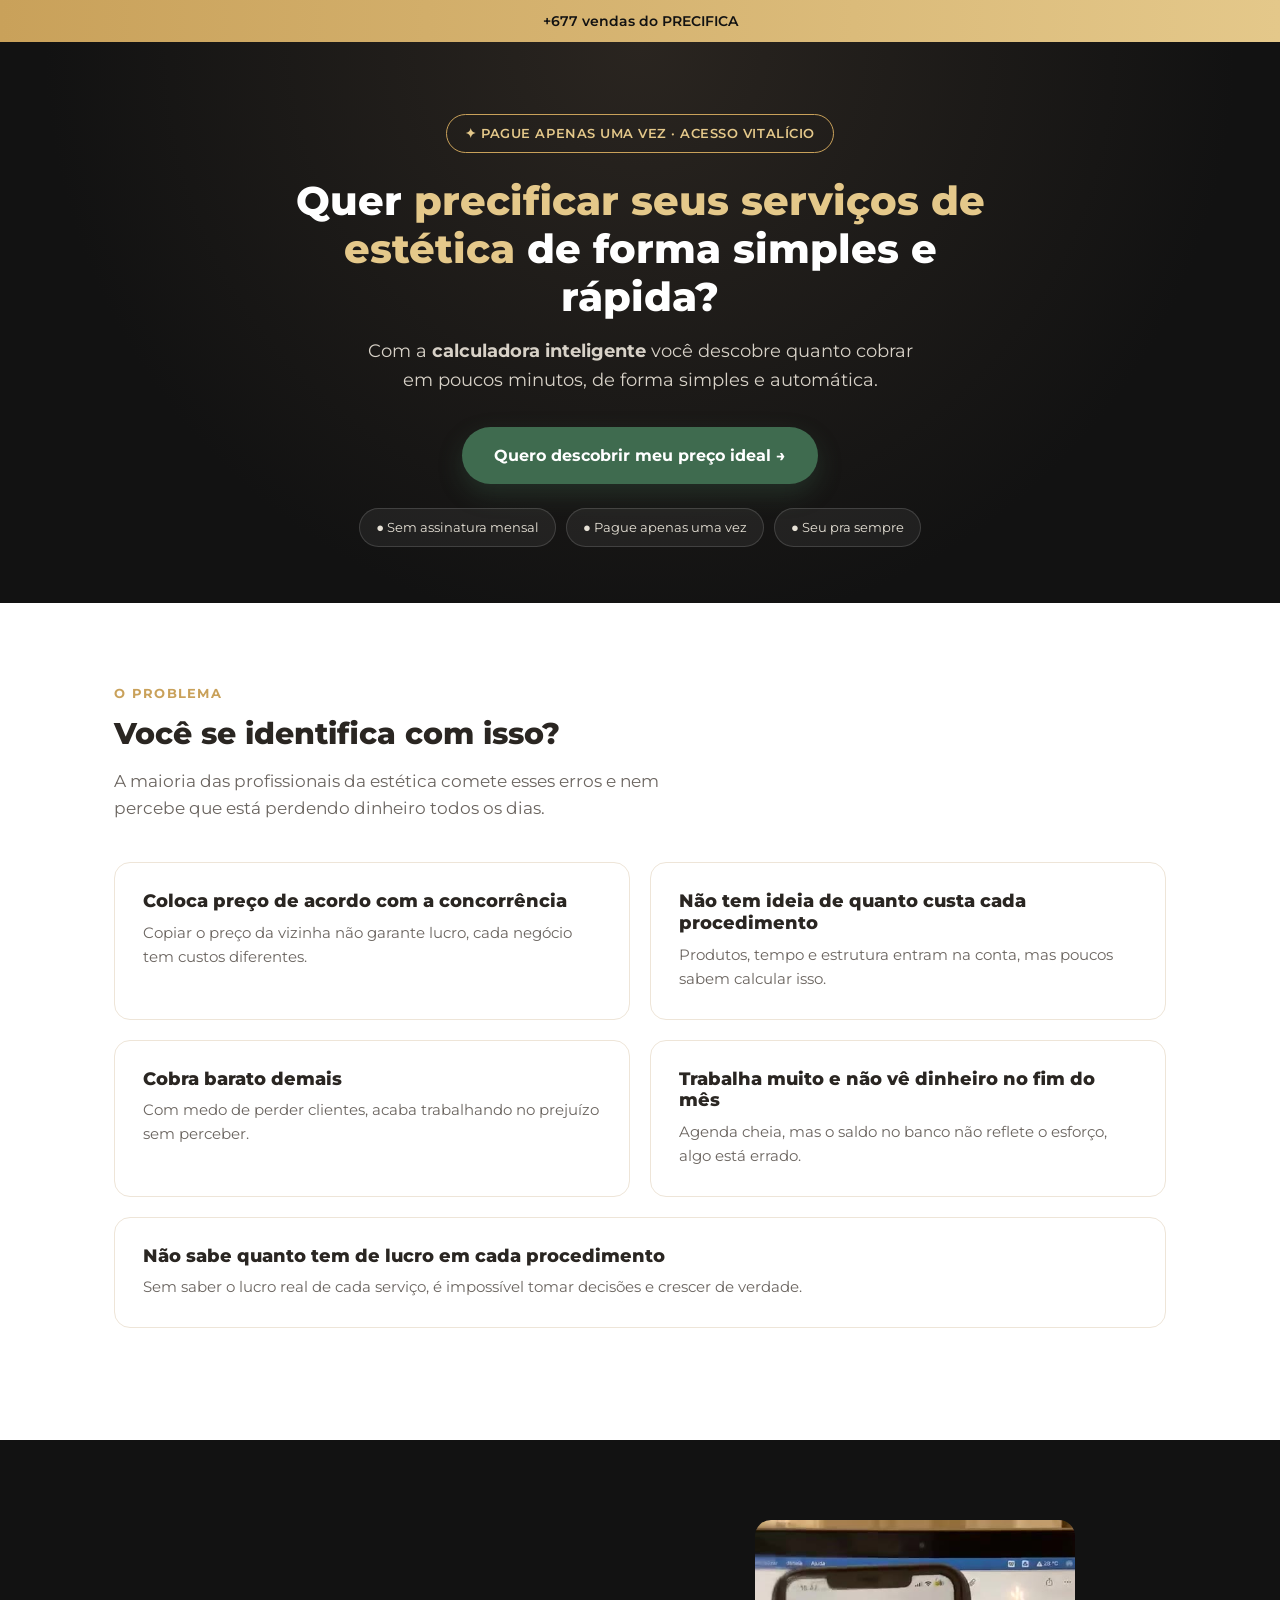
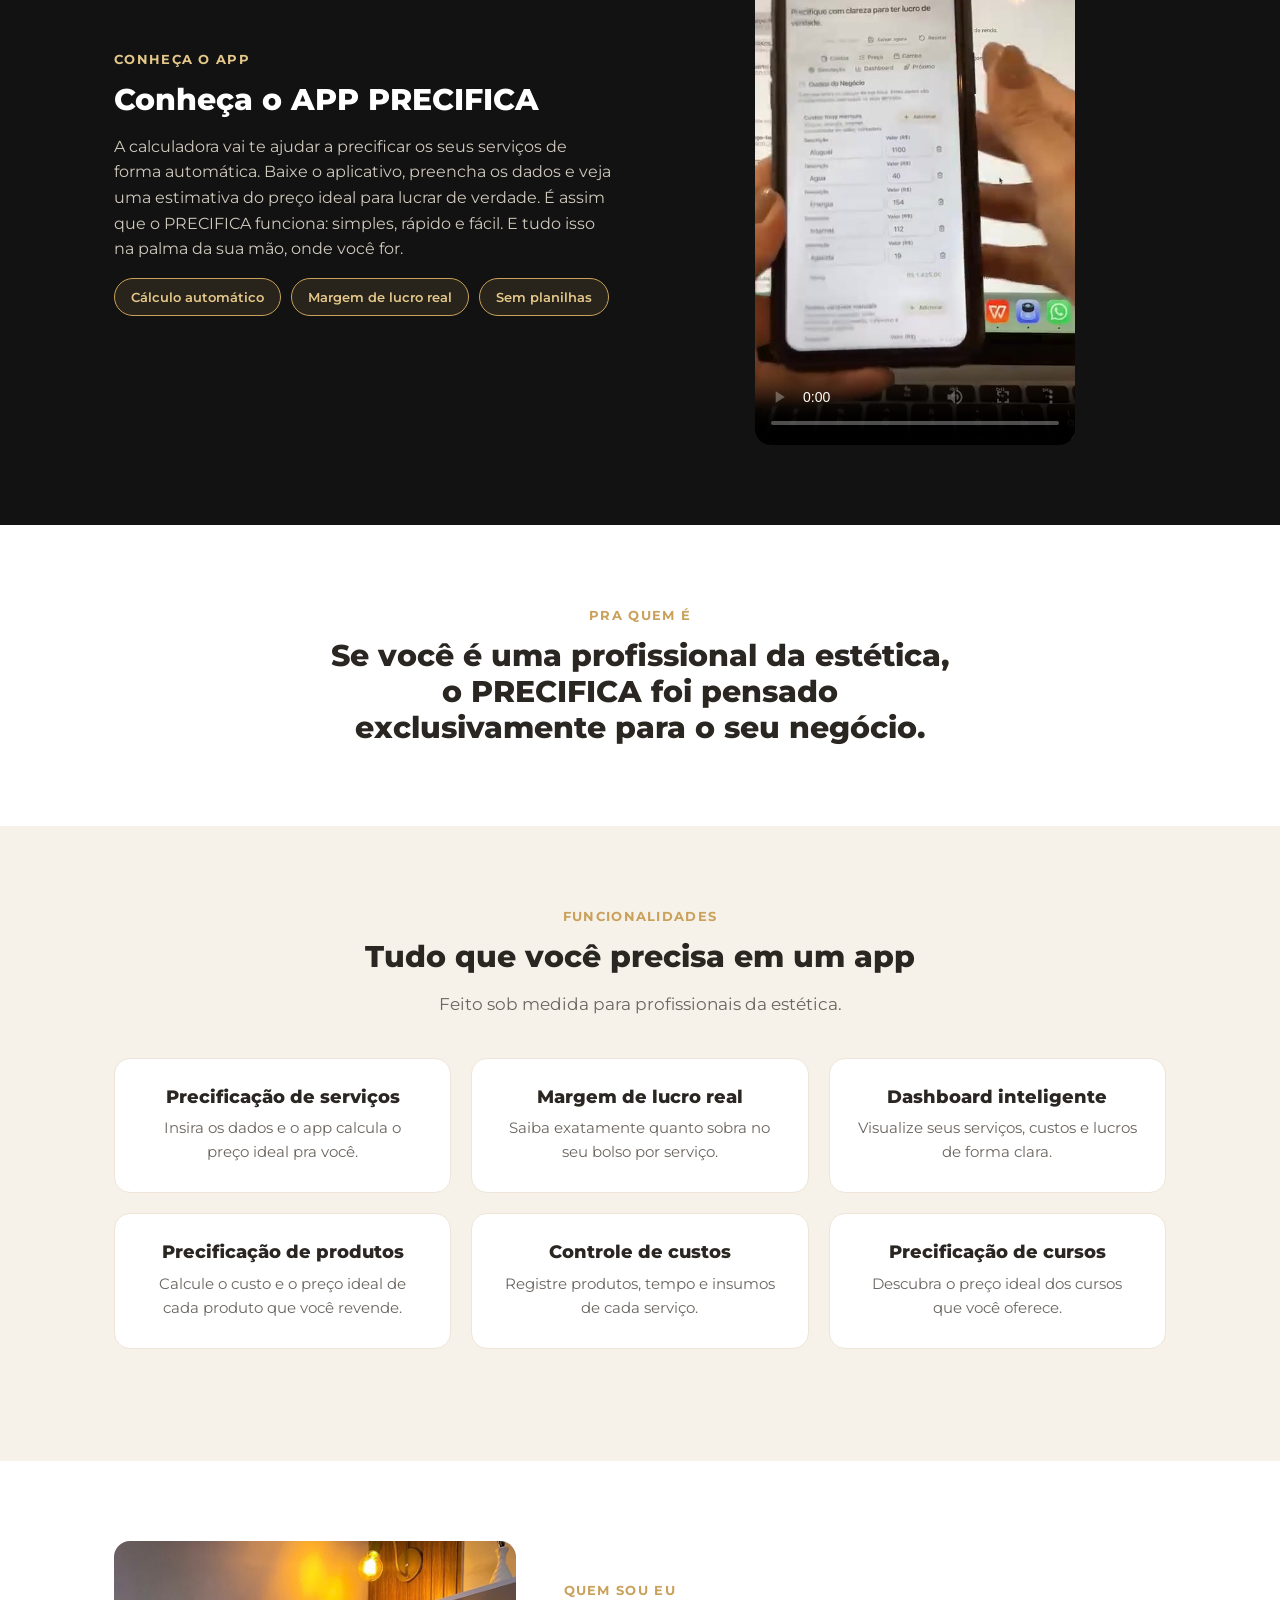
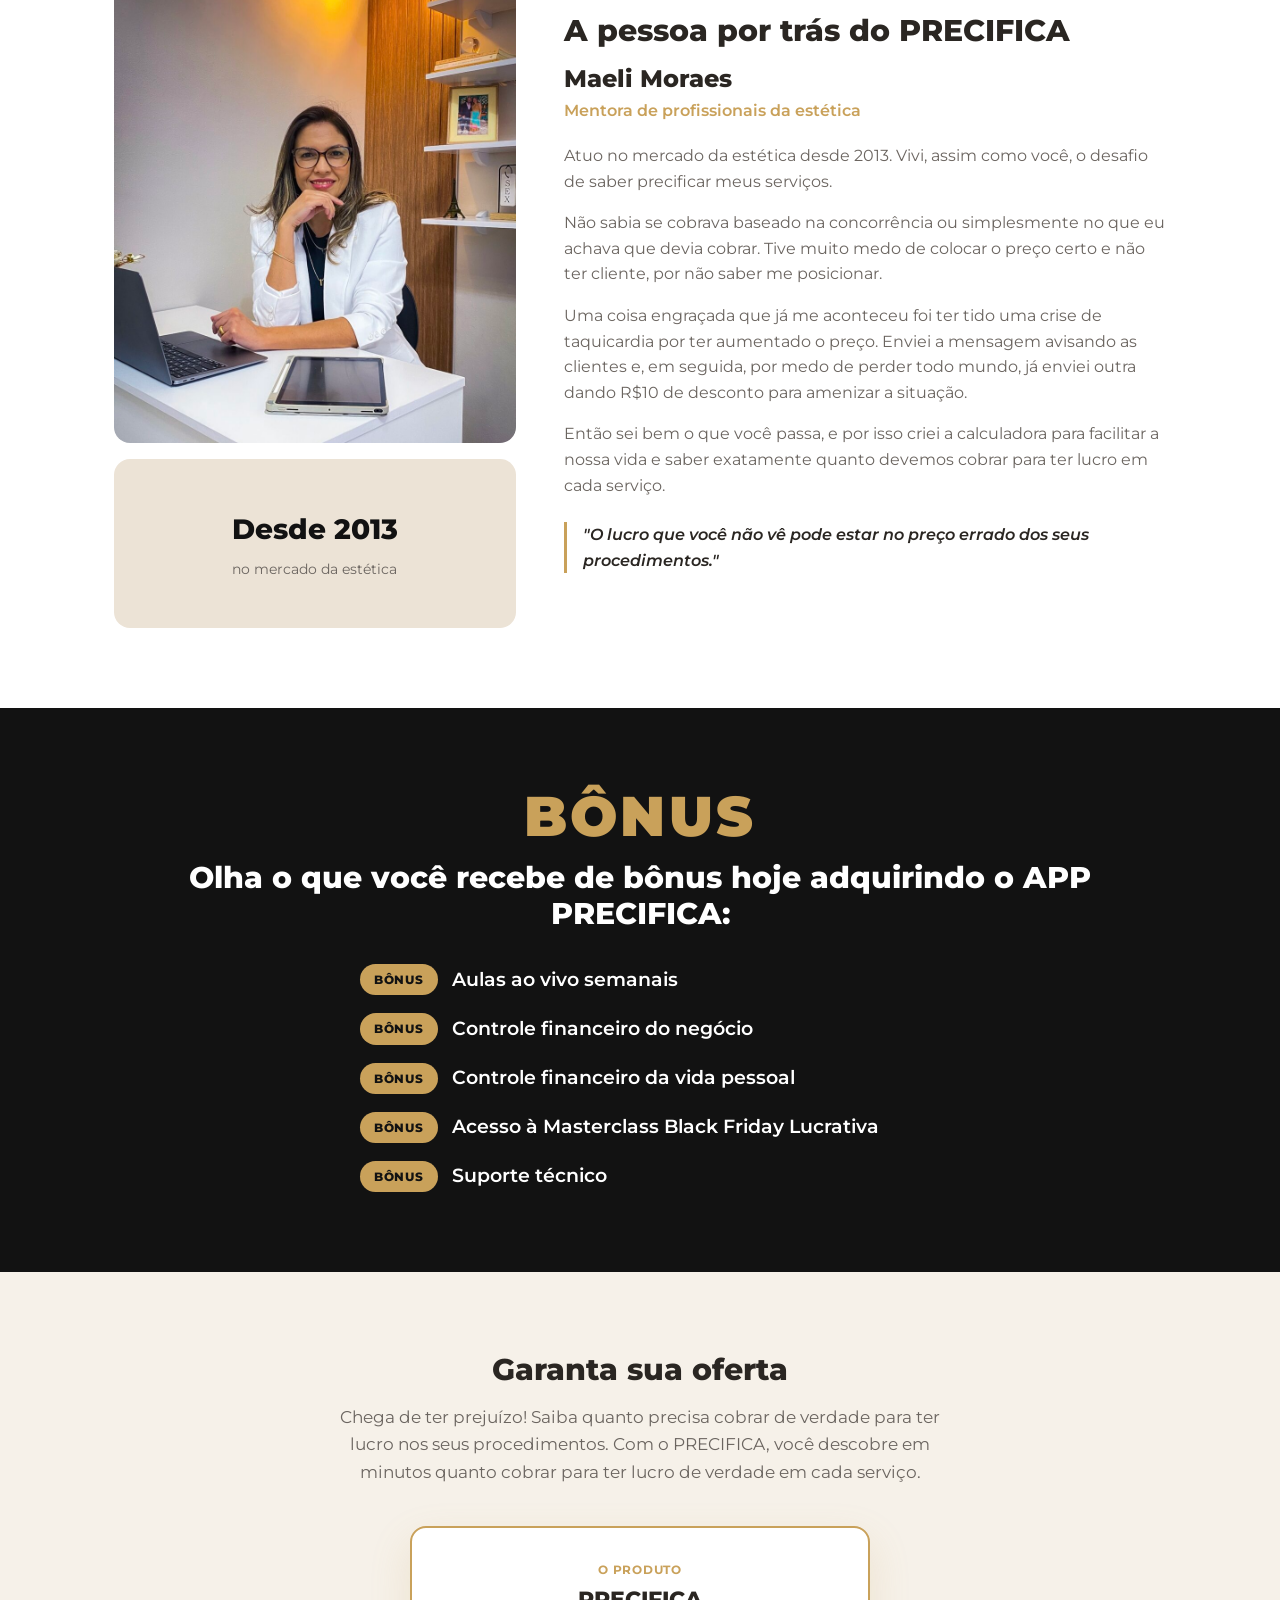
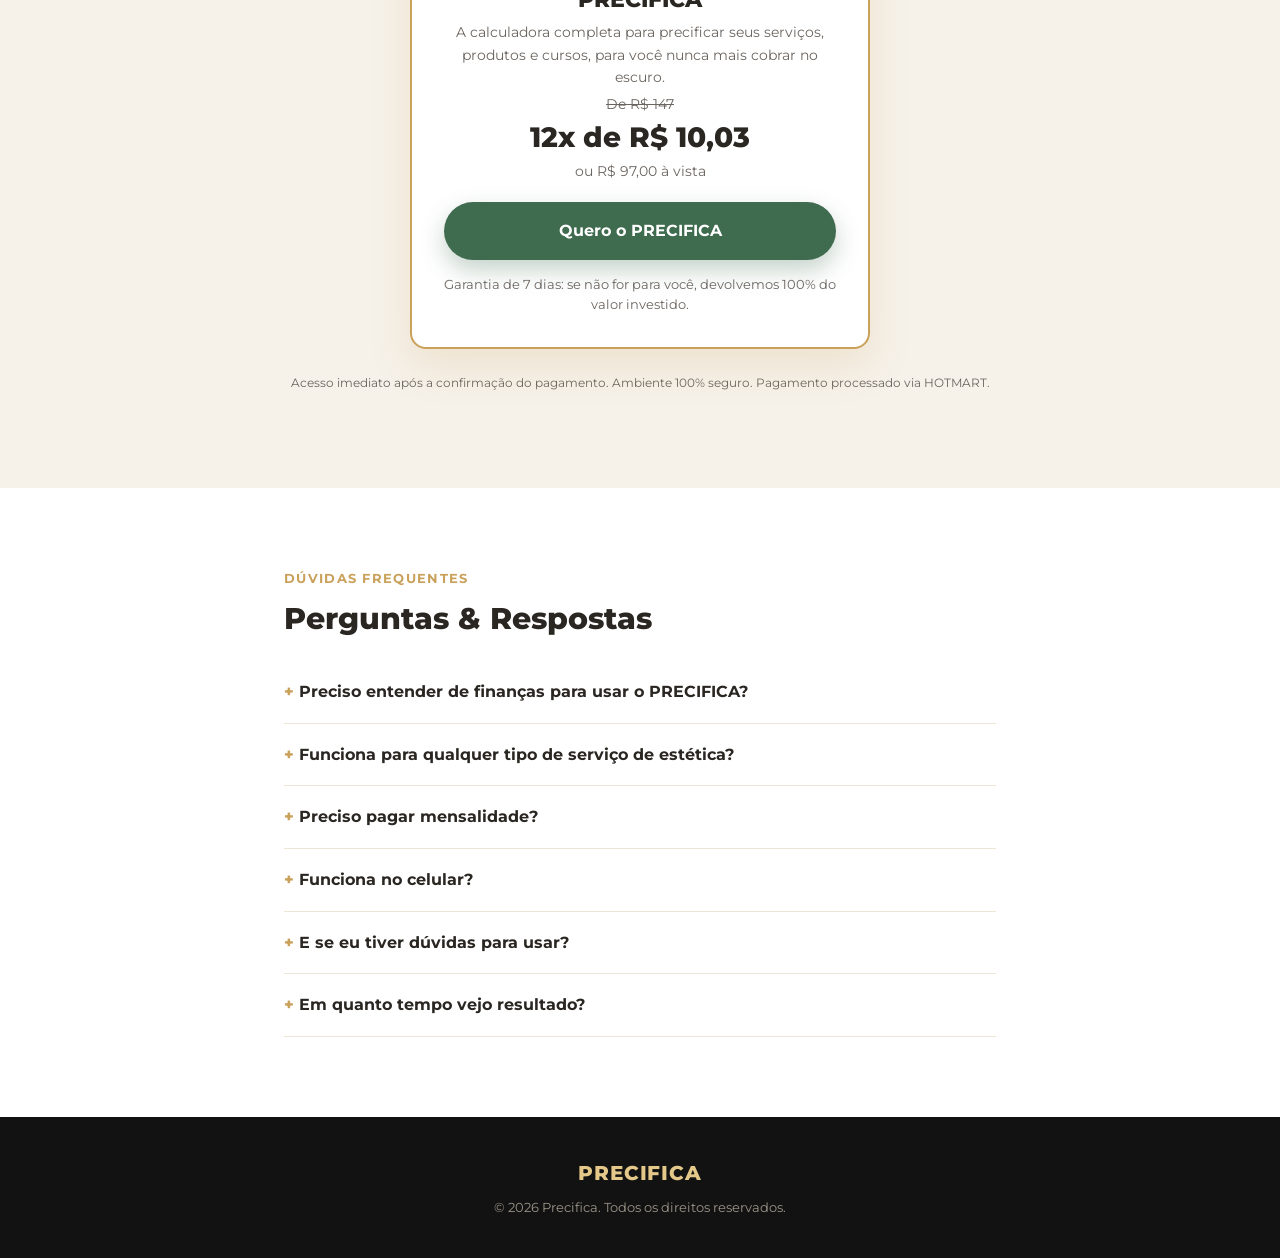
==== commit e63ae5c4: "Troca o checkout da Kiwify para a Hotmart O botao de compra e o selo de pagamento passam a apontar p" ====
--- a/index.html
+++ b/index.html
@@ -1,20 +1,6 @@
 <!DOCTYPE html>
 <html lang="pt-BR">
 <head>
-<!-- Meta Pixel Code -->
-<script>
-!function(f,b,e,v,n,t,s)
-{if(f.fbq)return;n=f.fbq=function(){n.callMethod?
-n.callMethod.apply(n,arguments):n.queue.push(arguments)};
-if(!f._fbq)f._fbq=n;n.push=n;n.loaded=!0;n.version='2.0';
-n.queue=[];t=b.createElement(e);t.async=!0;
-t.src=v;s=b.getElementsByTagName(e)[0];
-s.parentNode.insertBefore(t,s)}(window, document,'script',
-'https://connect.facebook.net/en_US/fbevents.js');
-fbq('init', '912333024518049');
-fbq('track', 'PageView');
-</script>
-<!-- End Meta Pixel Code -->
 <meta charset="UTF-8">
 <meta name="viewport" content="width=device-width, initial-scale=1.0">
 <title>PRECIFICA | Precifique seus serviços de estética com clareza</title>
@@ -199,11 +185,11 @@
         <p class="price-old">De R$ 147</p>
         <p class="price-main">12x de R$ 10,03</p>
         <p class="price-cash">ou R$ 97,00 à vista</p>
-        <a href="https://pay.kiwify.com.br/3J82fhz" class="btn btn-primary btn-block" data-checkout="precifica-completo">Quero o PRECIFICA</a>
+        <a href="https://pay.hotmart.com/I107956105K" class="btn btn-primary btn-block" data-checkout="precifica-completo">Quero o PRECIFICA</a>
         <p class="price-guarantee">Garantia de 7 dias: se não for para você, devolvemos 100% do valor investido.</p>
       </div>
     </div>
-    <p class="fine-print">Acesso imediato após a confirmação do pagamento. Ambiente 100% seguro. Pagamento processado via KIWIFY.</p>
+    <p class="fine-print">Acesso imediato após a confirmação do pagamento. Ambiente 100% seguro. Pagamento processado via HOTMART.</p>
   </div>
 </section>
 
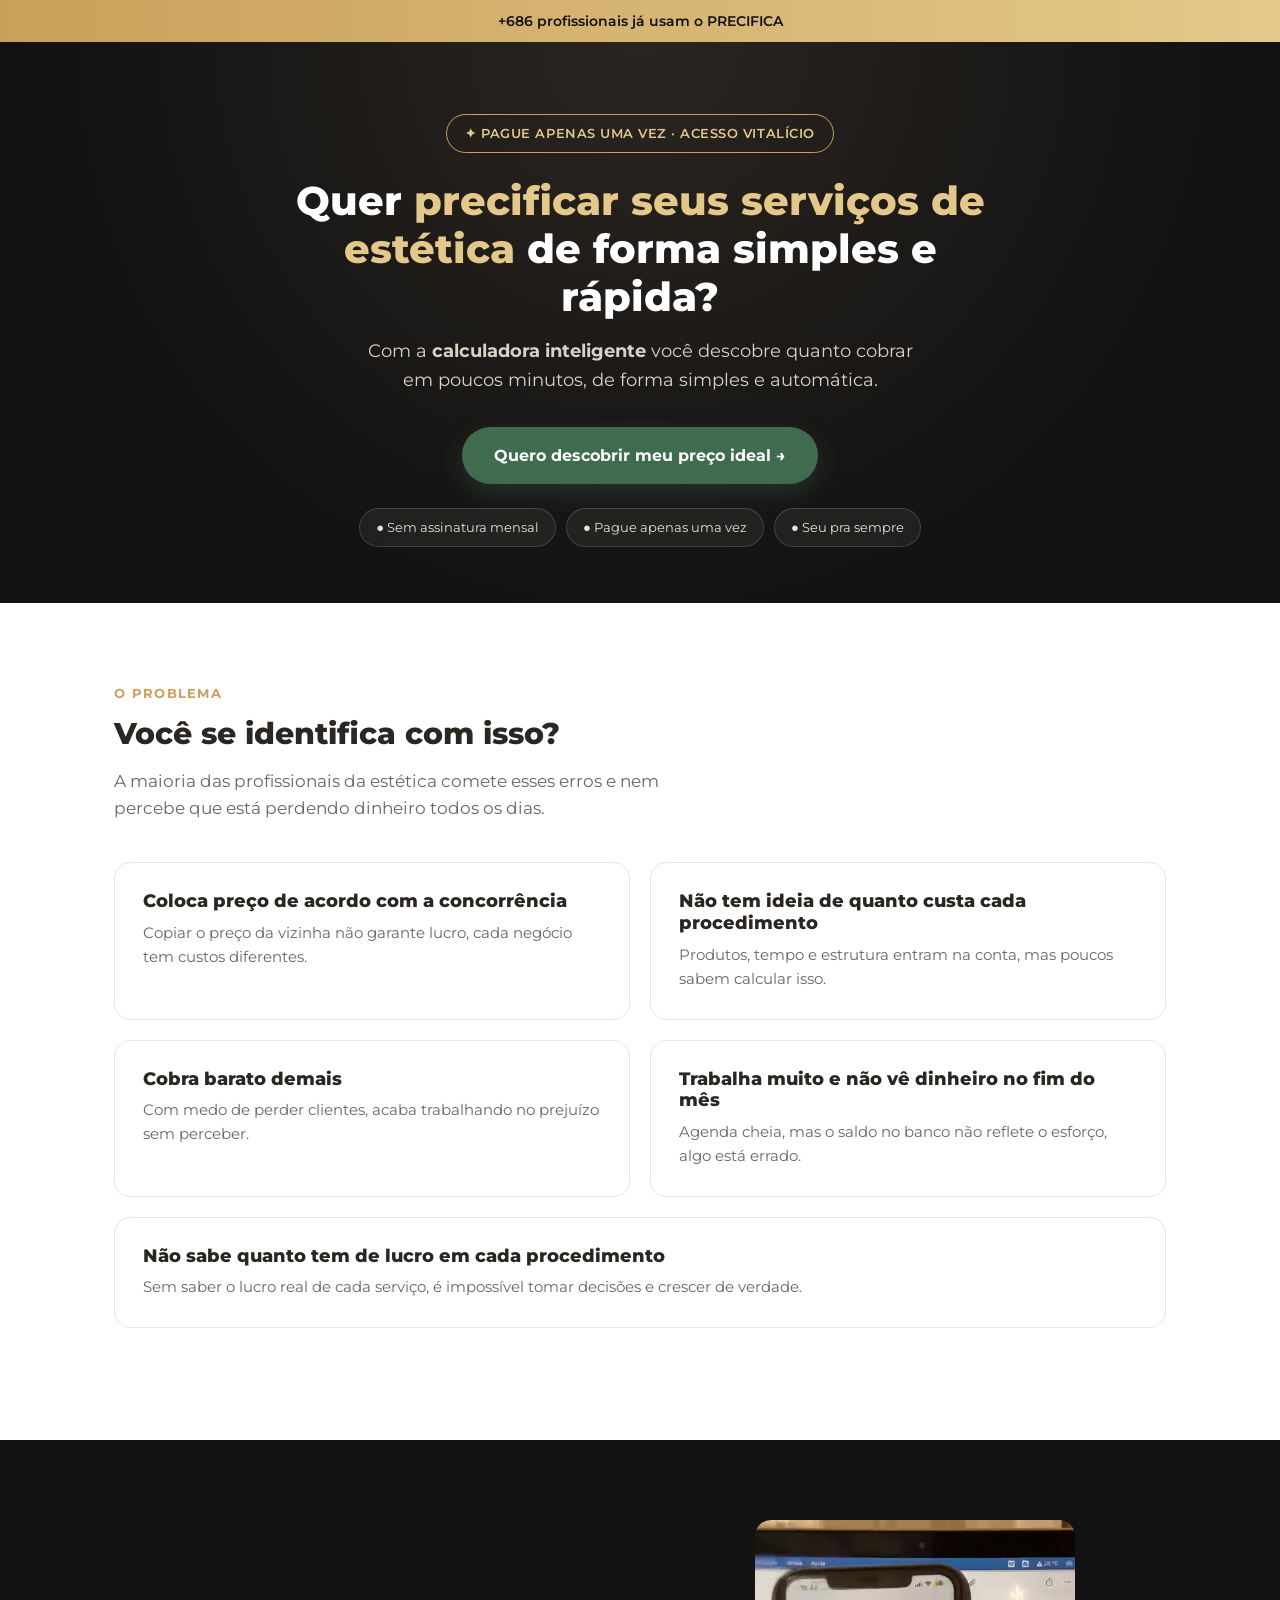
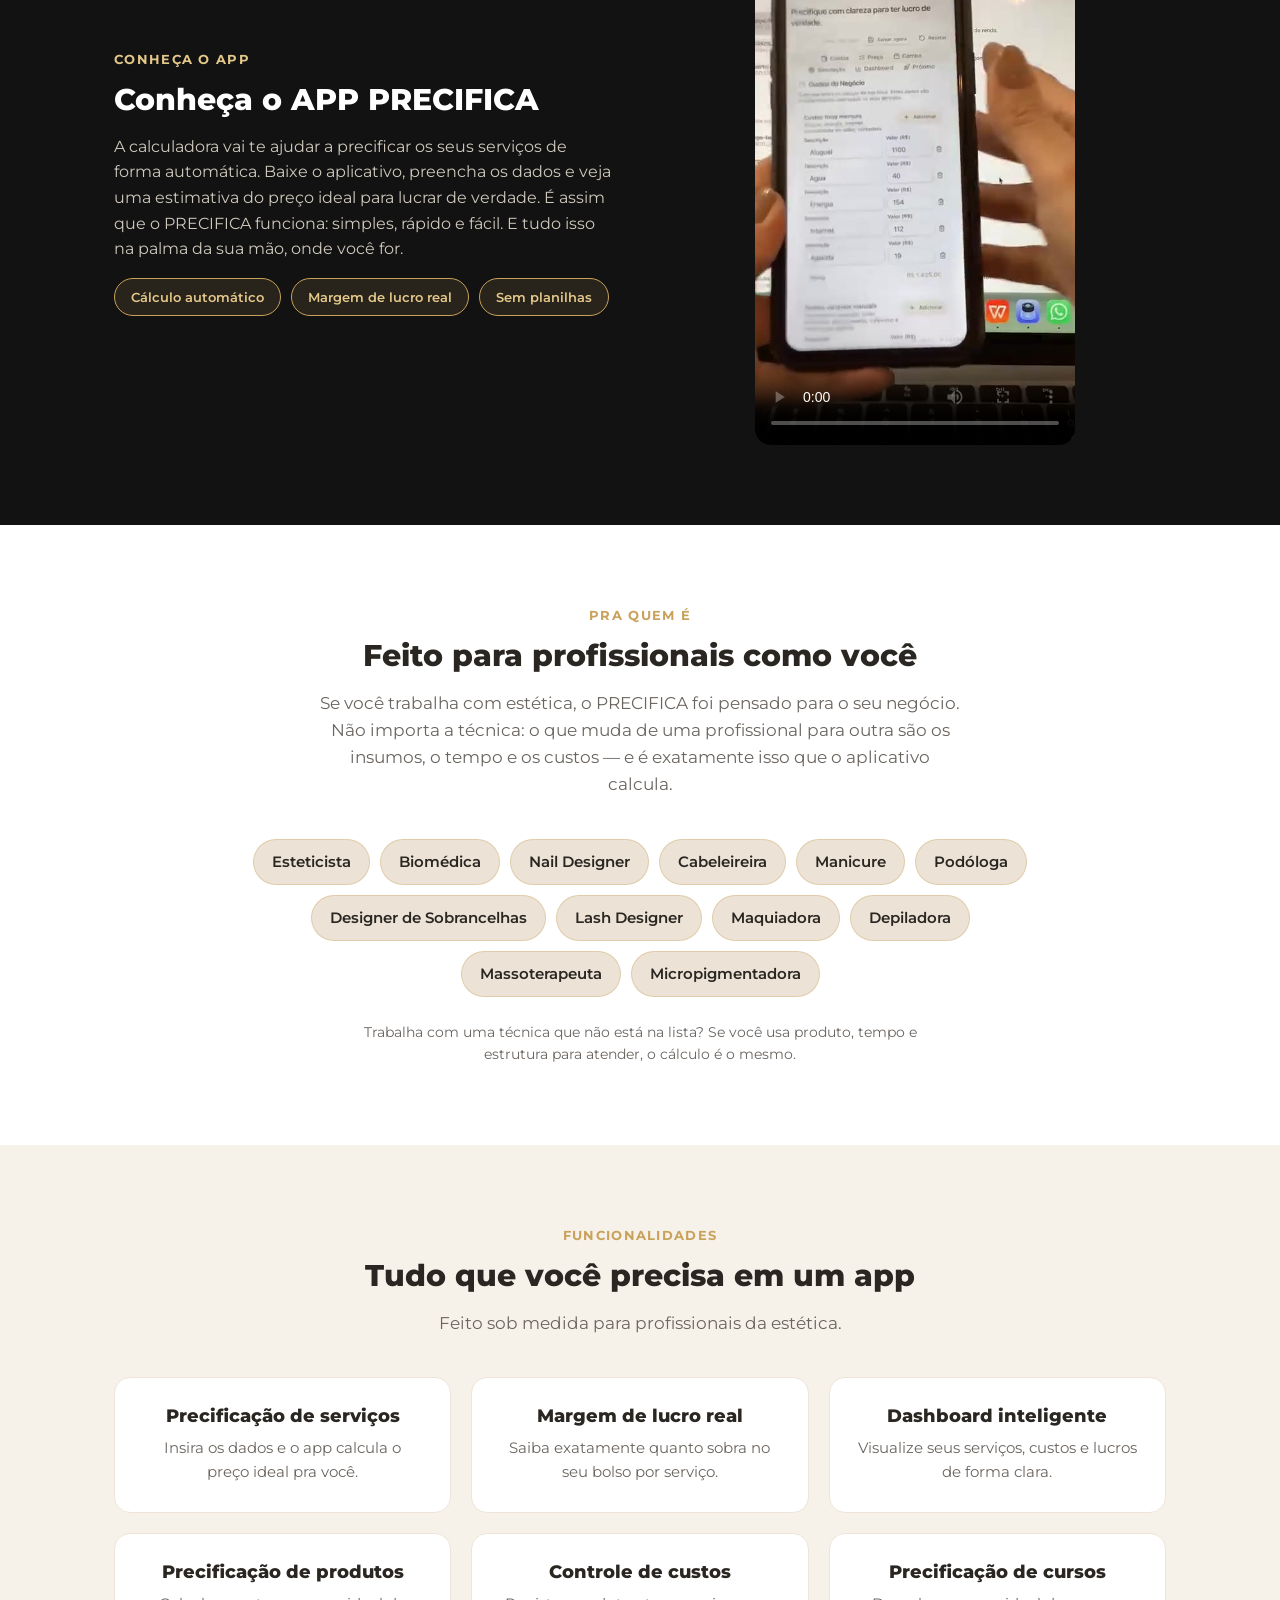
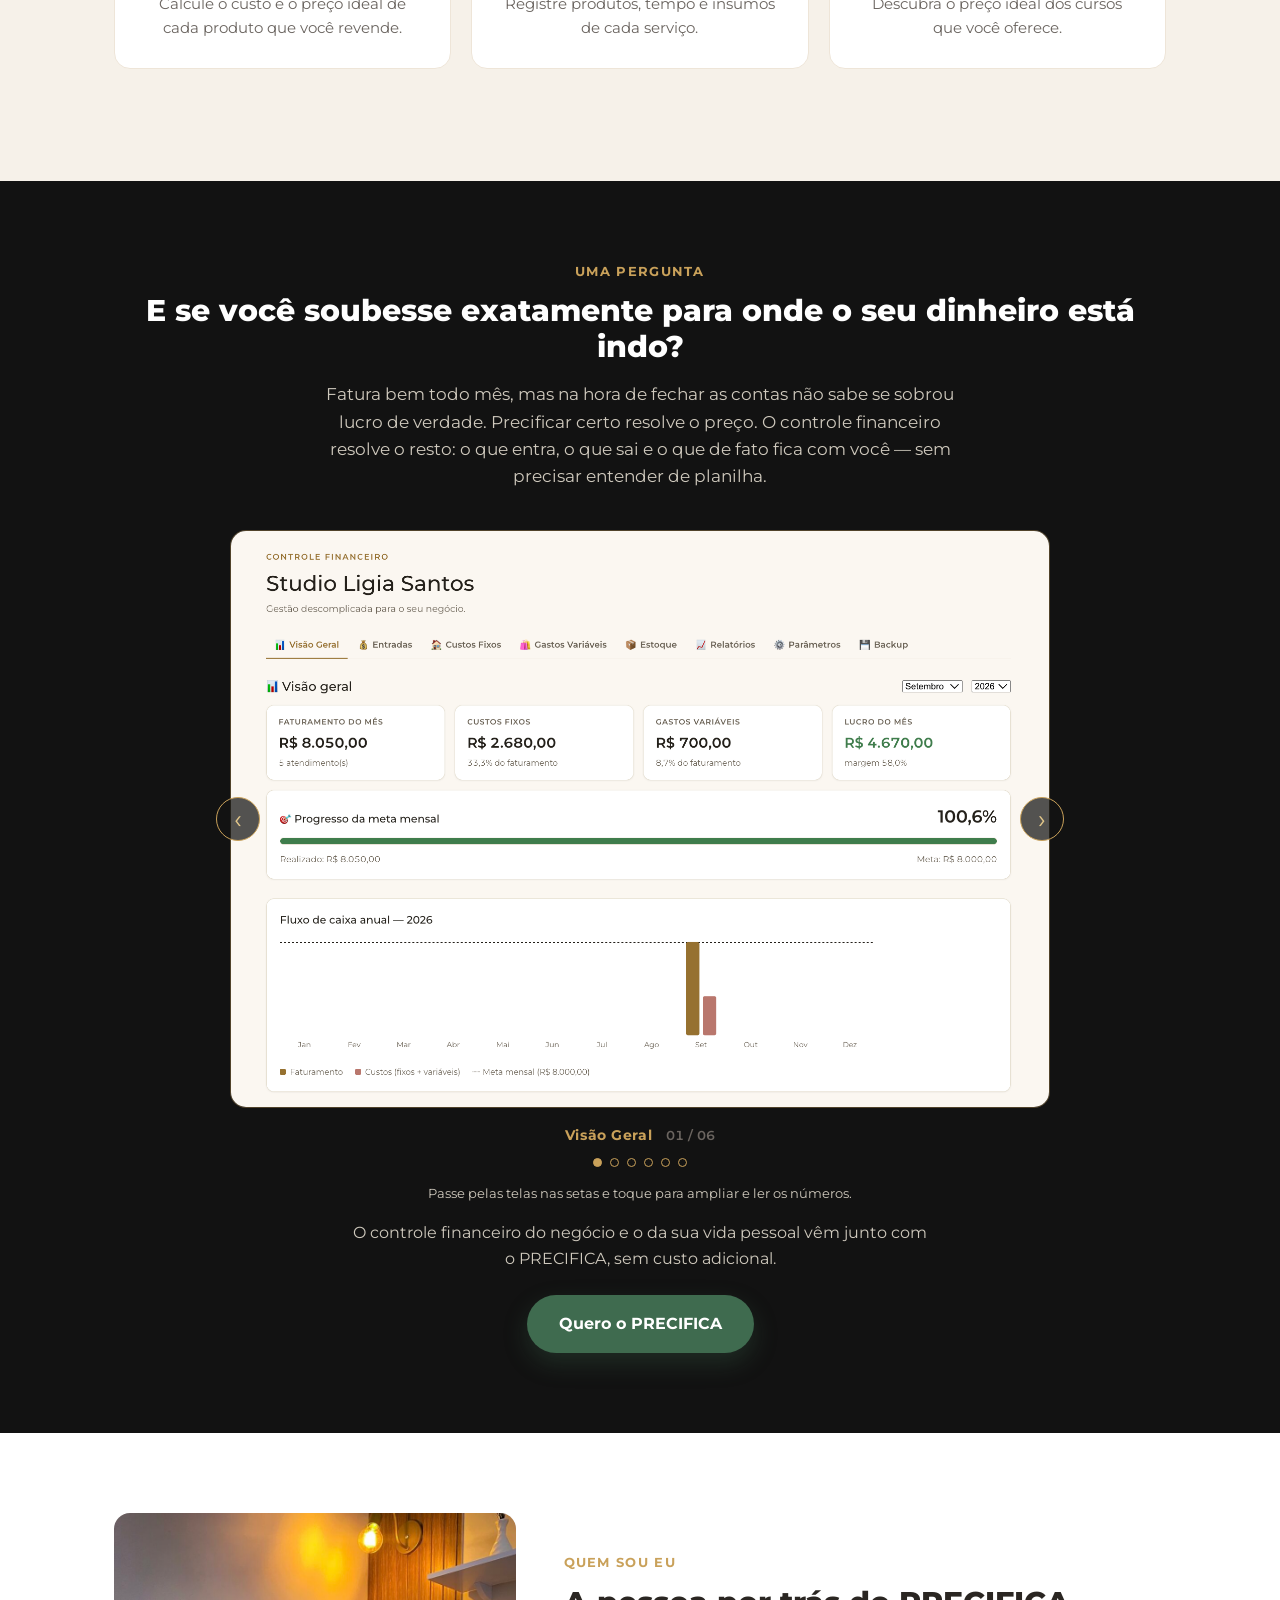
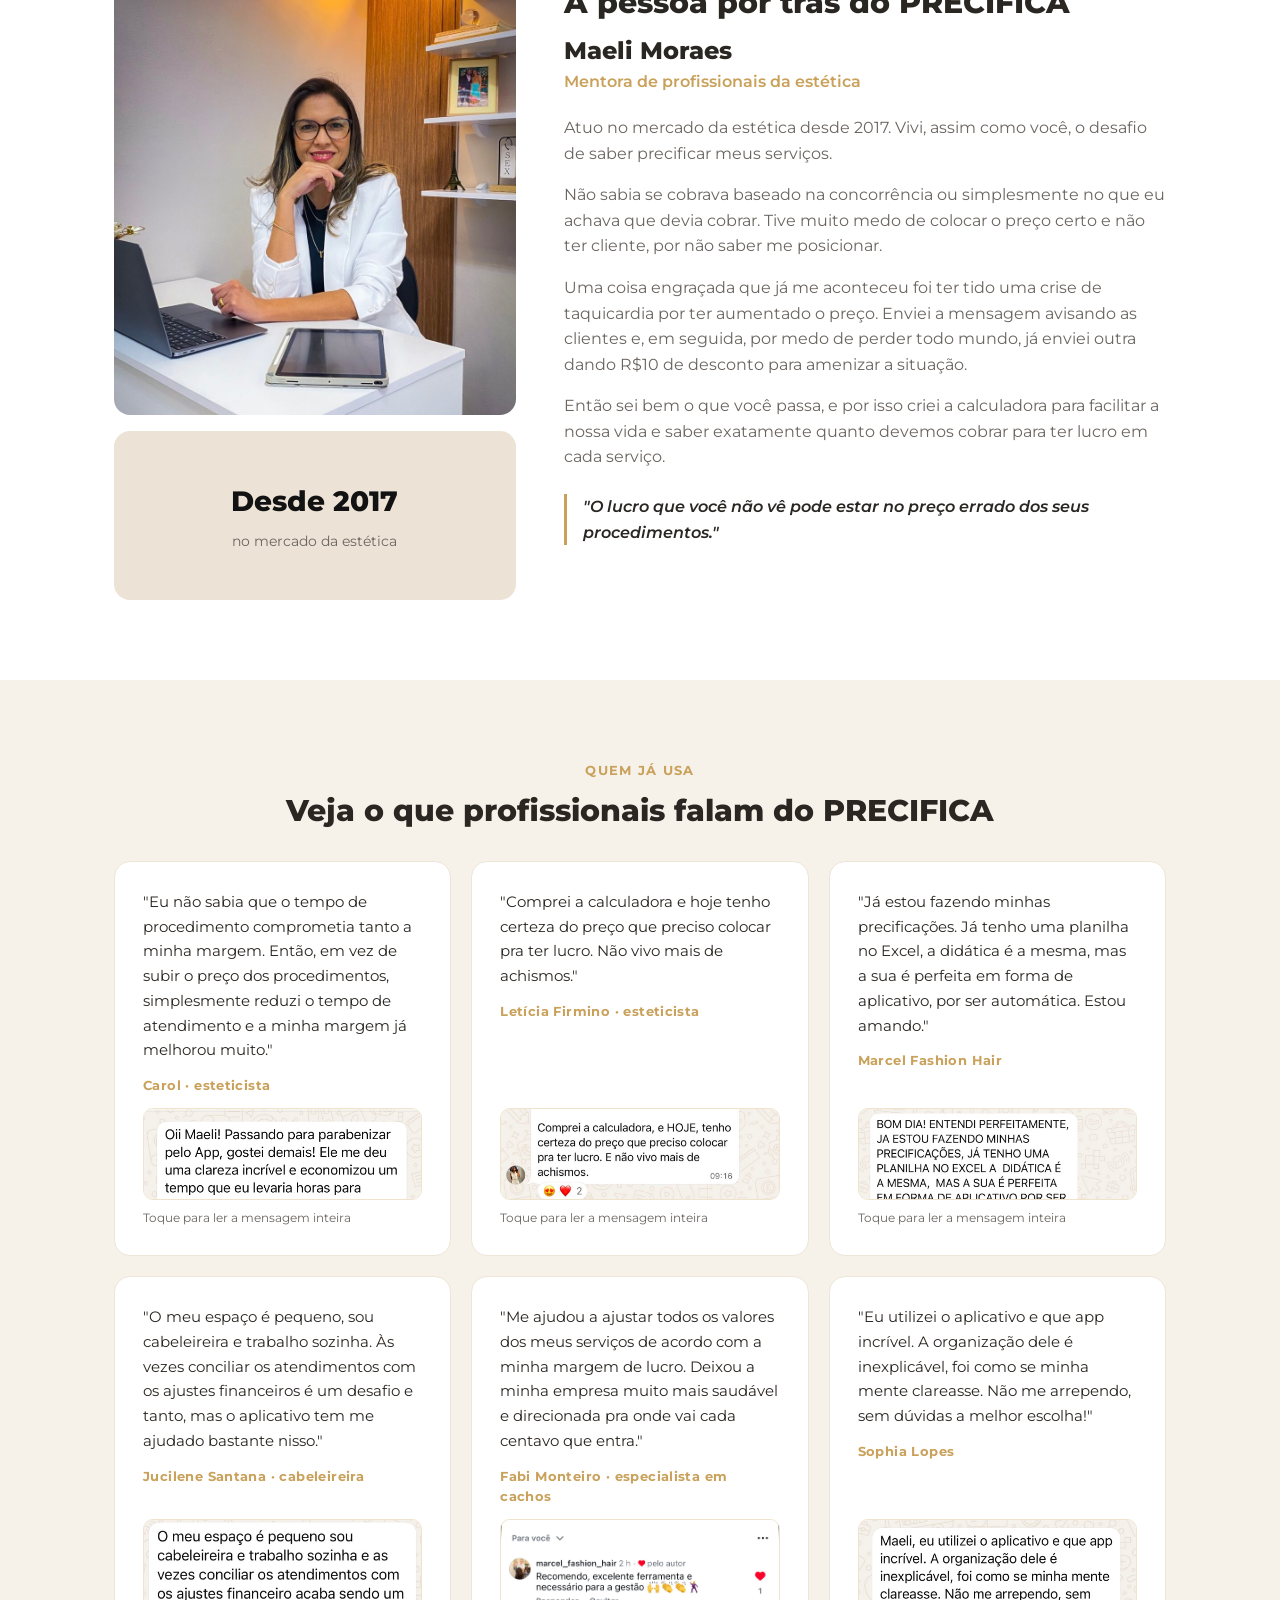
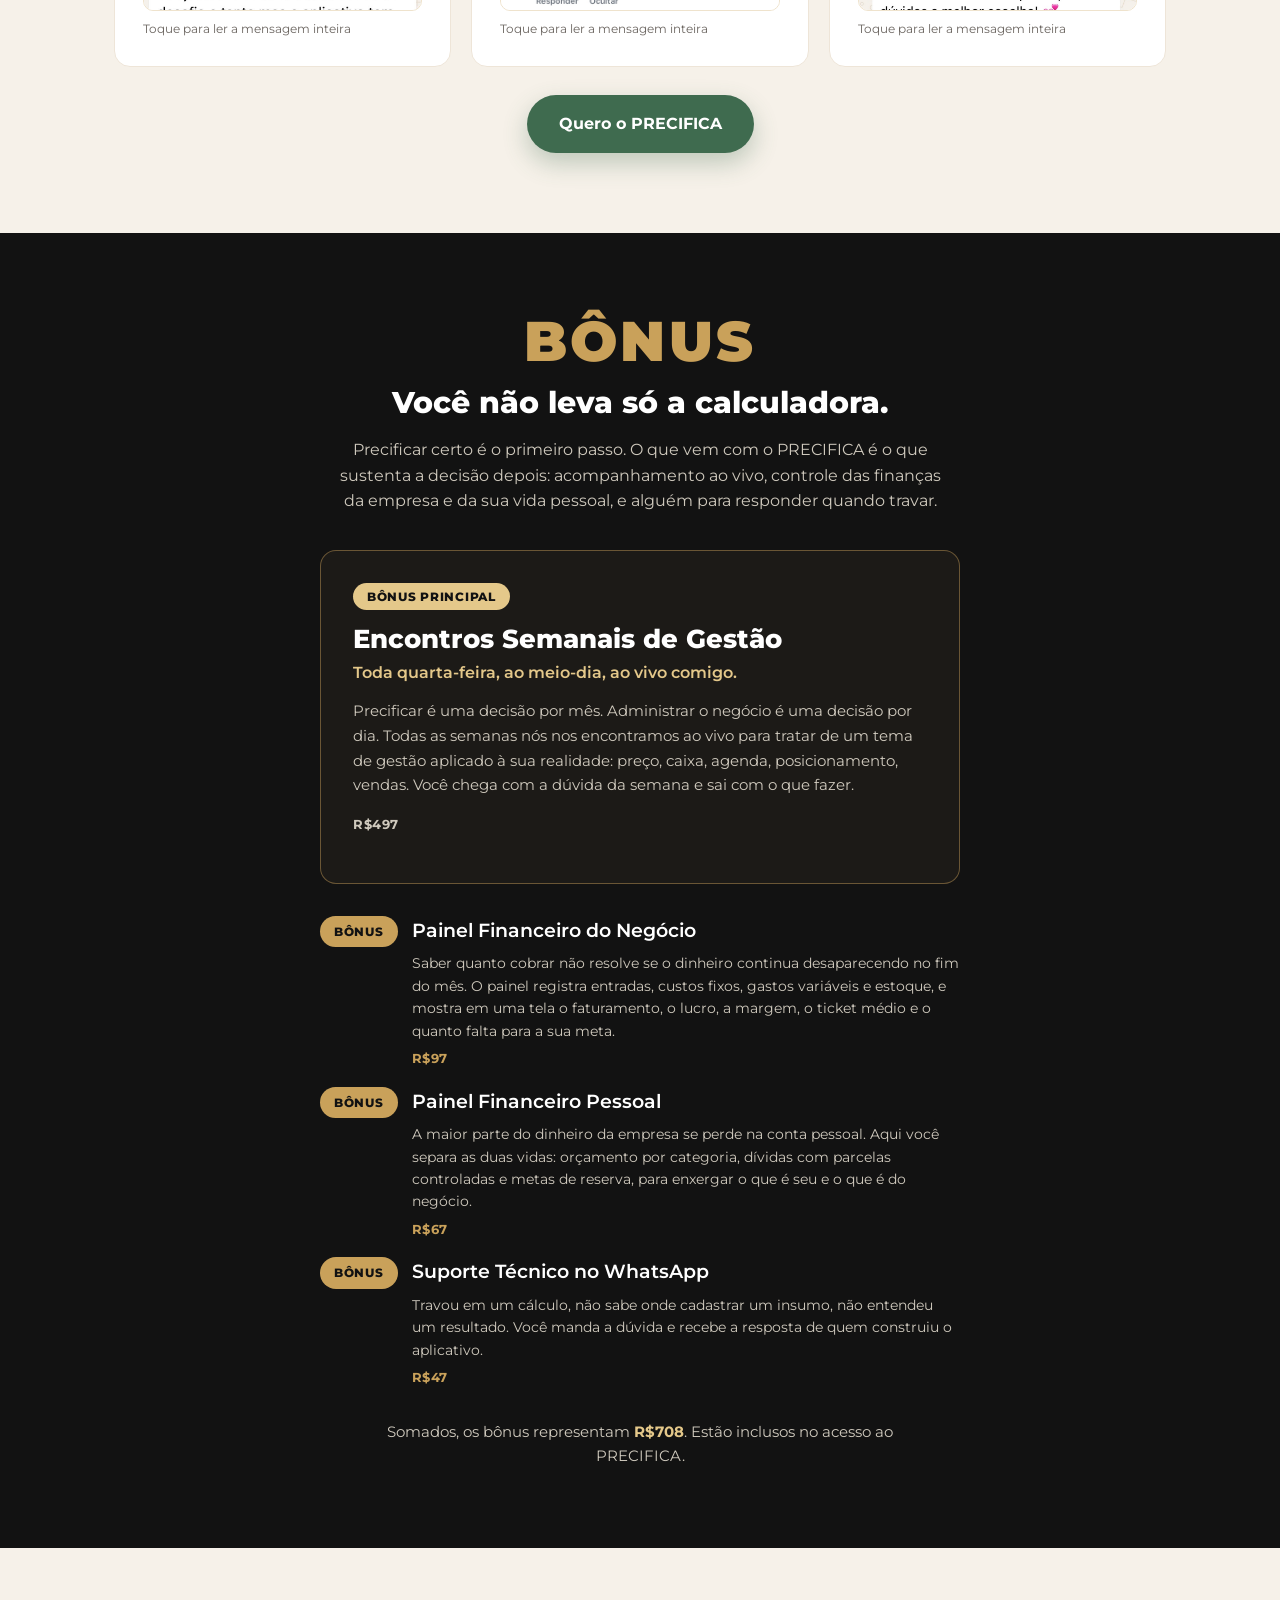
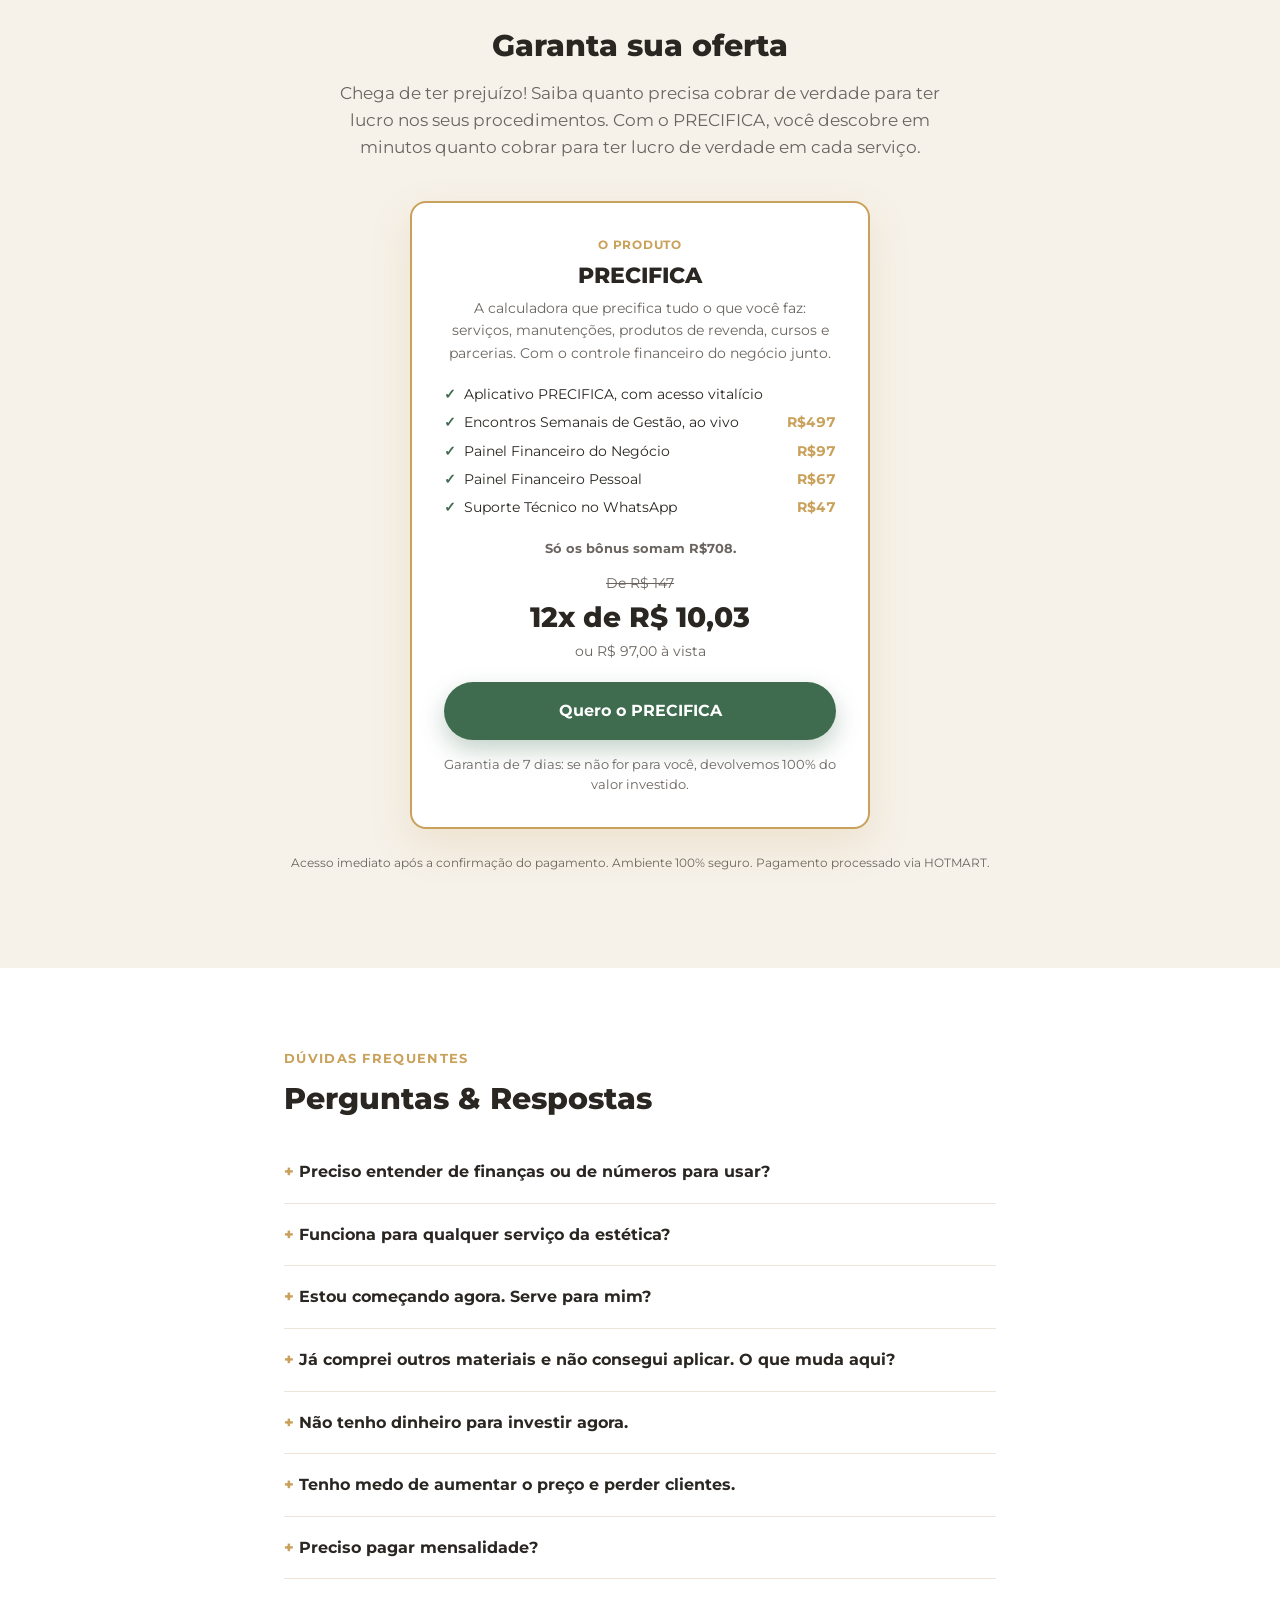
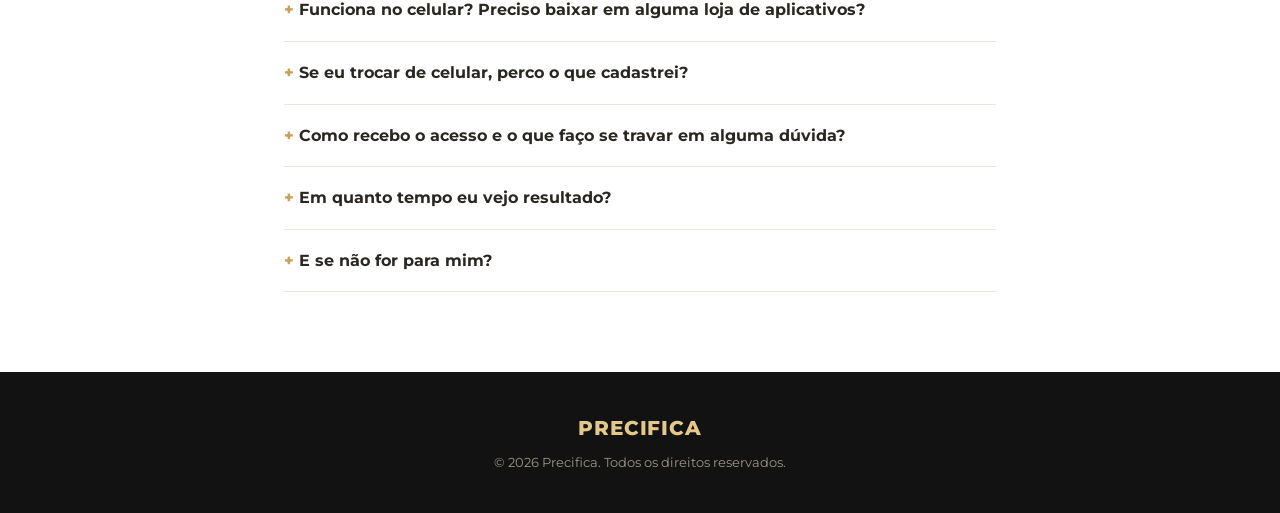
==== commit cf453eaf: "Publica a pagina nova do PRECIFICA Pagina completa com video, telas do painel, depoimentos e bonus. " ====
--- a/index.html
+++ b/index.html
@@ -9,11 +9,27 @@
 <link rel="preconnect" href="https://fonts.gstatic.com" crossorigin>
 <link href="https://fonts.googleapis.com/css2?family=Montserrat:wght@400;500;600;700;800;900&display=swap" rel="stylesheet">
 <link rel="stylesheet" href="styles.css">
+<!-- Meta Pixel -->
+<script>
+!function(f,b,e,v,n,t,s)
+{if(f.fbq)return;n=f.fbq=function(){n.callMethod?
+n.callMethod.apply(n,arguments):n.queue.push(arguments)};
+if(!f._fbq)f._fbq=n;n.push=n;n.loaded=!0;n.version='2.0';
+n.queue=[];t=b.createElement(e);t.async=!0;
+t.src=v;s=b.getElementsByTagName(e)[0];
+s.parentNode.insertBefore(t,s)}(window,document,'script',
+'https://connect.facebook.net/en_US/fbevents.js');
+fbq('init', '912333024518049');
+fbq('track', 'PageView');
+</script>
+<noscript><img height="1" width="1" style="display:none" alt=""
+src="https://www.facebook.com/tr?id=912333024518049&ev=PageView&noscript=1"/></noscript>
+<!-- Fim do Meta Pixel -->
 </head>
 <body>
 
 <div class="announce">
-  <span>+677 vendas do PRECIFICA</span>
+  <span>+686 profissionais já usam o PRECIFICA</span>
 </div>
 
 <header class="hero">
@@ -83,7 +99,25 @@
 <section class="section section-light" id="pra-quem">
   <div class="container center">
     <span class="eyebrow">PRA QUEM É</span>
-    <h2 class="single-phrase">Se você é uma profissional da estética, o PRECIFICA foi pensado exclusivamente para o seu negócio.</h2>
+    <h2>Feito para profissionais como você</h2>
+    <p class="section-sub">Se você trabalha com estética, o PRECIFICA foi pensado para o seu negócio. Não importa a técnica: o que muda de uma profissional para outra são os insumos, o tempo e os custos — e é exatamente isso que o aplicativo calcula.</p>
+
+    <ul class="especialidades">
+      <li>Esteticista</li>
+      <li>Biomédica</li>
+      <li>Nail Designer</li>
+      <li>Cabeleireira</li>
+      <li>Manicure</li>
+      <li>Podóloga</li>
+      <li>Designer de Sobrancelhas</li>
+      <li>Lash Designer</li>
+      <li>Maquiadora</li>
+      <li>Depiladora</li>
+      <li>Massoterapeuta</li>
+      <li>Micropigmentadora</li>
+    </ul>
+
+    <p class="especialidades-nota">Trabalha com uma técnica que não está na lista? Se você usa produto, tempo e estrutura para atender, o cálculo é o mesmo.</p>
   </div>
 </section>
 
@@ -118,6 +152,57 @@
         <p>Descubra o preço ideal dos cursos que você oferece.</p>
       </div>
     </div>
+  </div>
+</section>
+
+<section class="section section-dark" id="painel">
+  <div class="container center">
+    <span class="eyebrow">UMA PERGUNTA</span>
+    <h2 class="light">E se você soubesse exatamente para onde o seu dinheiro está indo?</h2>
+    <p class="section-sub">Fatura bem todo mês, mas na hora de fechar as contas não sabe se sobrou lucro de verdade. Precificar certo resolve o preço. O controle financeiro resolve o resto: o que entra, o que sai e o que de fato fica com você — sem precisar entender de planilha.</p>
+
+    <div class="painel-galeria">
+      <button type="button" class="galeria-nav galeria-prev" aria-label="Tela anterior">&lsaquo;</button>
+      <div class="galeria-palco">
+        <figure class="galeria-slide is-ativa" data-nome="Visão Geral">
+          <img src="painel/visao-geral.png" width="1628" height="1146" alt="Tela de visão geral do controle financeiro" loading="eager" data-zoom>
+        </figure>
+        <figure class="galeria-slide" data-nome="Entradas">
+          <img src="painel/entradas.png" width="1572" height="1116" alt="Tela de entradas do controle financeiro" loading="lazy" data-zoom>
+        </figure>
+        <figure class="galeria-slide" data-nome="Custos Fixos">
+          <img src="painel/custos-fixos.png" width="1574" height="1034" alt="Tela de custos fixos do controle financeiro" loading="lazy" data-zoom>
+        </figure>
+        <figure class="galeria-slide" data-nome="Gastos Variáveis">
+          <img src="painel/gastos-variaveis.png" width="1534" height="988" alt="Tela de gastos variáveis do controle financeiro" loading="lazy" data-zoom>
+        </figure>
+        <figure class="galeria-slide" data-nome="Estoque">
+          <img src="painel/estoque.png" width="1564" height="786" alt="Tela de estoque do controle financeiro" loading="lazy" data-zoom>
+        </figure>
+        <figure class="galeria-slide" data-nome="Relatórios">
+          <img src="painel/relatorios.png" width="1182" height="1092" alt="Tela de relatórios do controle financeiro" loading="lazy" data-zoom>
+        </figure>
+      </div>
+      <button type="button" class="galeria-nav galeria-next" aria-label="Próxima tela">&rsaquo;</button>
+    </div>
+
+    <div class="galeria-barra">
+      <span class="galeria-nome">Visão Geral</span>
+      <span class="galeria-contador">01 / 06</span>
+    </div>
+
+    <div class="galeria-pontos">
+        <button type="button" class="galeria-ponto is-ativa" data-ir="0" aria-label="Ir para Visão Geral"></button>
+        <button type="button" class="galeria-ponto" data-ir="1" aria-label="Ir para Entradas"></button>
+        <button type="button" class="galeria-ponto" data-ir="2" aria-label="Ir para Custos Fixos"></button>
+        <button type="button" class="galeria-ponto" data-ir="3" aria-label="Ir para Gastos Variáveis"></button>
+        <button type="button" class="galeria-ponto" data-ir="4" aria-label="Ir para Estoque"></button>
+        <button type="button" class="galeria-ponto" data-ir="5" aria-label="Ir para Relatórios"></button>
+    </div>
+
+    <p class="painel-nota">Passe pelas telas nas setas e toque para ampliar e ler os números.</p>
+    <p class="painel-fecho">O controle financeiro do negócio e o da sua vida pessoal vêm junto com o PRECIFICA, sem custo adicional.</p>
+    <a class="btn btn-primary" href="#oferta">Quero o PRECIFICA</a>
   </div>
 </section>
 
@@ -126,7 +211,7 @@
     <div class="about-visual">
       <img src="maeli-foto.jpg" alt="Maeli Moraes, mentora de profissionais da estética" class="about-img">
       <div class="about-badge">
-        <span class="since">Desde 2013</span>
+        <span class="since">Desde 2017</span>
         <span class="since-sub">no mercado da estética</span>
       </div>
     </div>
@@ -135,7 +220,7 @@
       <h2>A pessoa por trás do PRECIFICA</h2>
       <h3 class="name">Maeli Moraes</h3>
       <p class="role">Mentora de profissionais da estética</p>
-      <p>Atuo no mercado da estética desde 2013. Vivi, assim como você, o desafio de saber precificar meus serviços.</p>
+      <p>Atuo no mercado da estética desde 2017. Vivi, assim como você, o desafio de saber precificar meus serviços.</p>
       <p>Não sabia se cobrava baseado na concorrência ou simplesmente no que eu achava que devia cobrar. Tive muito medo de colocar o preço certo e não ter cliente, por não saber me posicionar.</p>
       <p>Uma coisa engraçada que já me aconteceu foi ter tido uma crise de taquicardia por ter aumentado o preço. Enviei a mensagem avisando as clientes e, em seguida, por medo de perder todo mundo, já enviei outra dando R$10 de desconto para amenizar a situação.</p>
       <p>Então sei bem o que você passa, e por isso criei a calculadora para facilitar a nossa vida e saber exatamente quanto devemos cobrar para ter lucro em cada serviço.</p>
@@ -144,32 +229,103 @@
   </div>
 </section>
 
+<section class="section section-cream" id="depoimentos">
+  <div class="container center">
+    <span class="eyebrow">QUEM JÁ USA</span>
+    <h2>Veja o que profissionais falam do PRECIFICA</h2>
+
+    <div class="grid grid-3 depo-grid">
+      <figure class="card depo">
+        <blockquote>"Eu não sabia que o tempo de procedimento comprometia tanto a minha margem. Então, em vez de subir o preço dos procedimentos, simplesmente reduzi o tempo de atendimento e a minha margem já melhorou muito."</blockquote>
+        <figcaption class="depo-autor">Carol · esteticista</figcaption>
+        <img class="depo-print" src="depoimentos/01.jpg" alt="Mensagem original da cliente" loading="lazy" data-zoom>
+        <span class="depo-ver">Toque para ler a mensagem inteira</span>
+      </figure>
+
+      <figure class="card depo">
+        <blockquote>"Comprei a calculadora e hoje tenho certeza do preço que preciso colocar pra ter lucro. Não vivo mais de achismos."</blockquote>
+        <figcaption class="depo-autor">Letícia Firmino · esteticista</figcaption>
+        <img class="depo-print" src="depoimentos/02.jpg" alt="Mensagem original da cliente" loading="lazy" data-zoom>
+        <span class="depo-ver">Toque para ler a mensagem inteira</span>
+      </figure>
+
+      <figure class="card depo">
+        <blockquote>"Já estou fazendo minhas precificações. Já tenho uma planilha no Excel, a didática é a mesma, mas a sua é perfeita em forma de aplicativo, por ser automática. Estou amando."</blockquote>
+        <figcaption class="depo-autor">Marcel Fashion Hair</figcaption>
+        <img class="depo-print" src="depoimentos/03.jpg" alt="Mensagem original da cliente" loading="lazy" data-zoom>
+        <span class="depo-ver">Toque para ler a mensagem inteira</span>
+      </figure>
+
+      <figure class="card depo">
+        <blockquote>"O meu espaço é pequeno, sou cabeleireira e trabalho sozinha. Às vezes conciliar os atendimentos com os ajustes financeiros é um desafio e tanto, mas o aplicativo tem me ajudado bastante nisso."</blockquote>
+        <figcaption class="depo-autor">Jucilene Santana · cabeleireira</figcaption>
+        <img class="depo-print" src="depoimentos/04.jpg" alt="Mensagem original da cliente" loading="lazy" data-zoom>
+        <span class="depo-ver">Toque para ler a mensagem inteira</span>
+      </figure>
+
+      <figure class="card depo">
+        <blockquote>"Me ajudou a ajustar todos os valores dos meus serviços de acordo com a minha margem de lucro. Deixou a minha empresa muito mais saudável e direcionada pra onde vai cada centavo que entra."</blockquote>
+        <figcaption class="depo-autor">Fabi Monteiro · especialista em cachos</figcaption>
+        <img class="depo-print" src="depoimentos/05.jpg" alt="Comentário original no Instagram" loading="lazy" data-zoom>
+        <span class="depo-ver">Toque para ler a mensagem inteira</span>
+      </figure>
+
+      <figure class="card depo">
+        <blockquote>"Eu utilizei o aplicativo e que app incrível. A organização dele é inexplicável, foi como se minha mente clareasse. Não me arrependo, sem dúvidas a melhor escolha!"</blockquote>
+        <figcaption class="depo-autor">Sophia Lopes</figcaption>
+        <img class="depo-print" src="depoimentos/06.jpg" alt="Mensagem original da cliente" loading="lazy" data-zoom>
+        <span class="depo-ver">Toque para ler a mensagem inteira</span>
+      </figure>
+    </div>
+
+    <a class="btn btn-primary" href="#oferta">Quero o PRECIFICA</a>
+  </div>
+</section>
+
 <section class="section section-dark" id="bonus">
   <div class="container center">
     <span class="bonus-title">BÔNUS</span>
-    <h2 class="light">Olha o que você recebe de bônus hoje adquirindo o APP PRECIFICA:</h2>
+    <h2 class="light">Você não leva só a calculadora.</h2>
+    <p class="bonus-intro">Precificar certo é o primeiro passo. O que vem com o PRECIFICA é o que sustenta a decisão depois: acompanhamento ao vivo, controle das finanças da empresa e da sua vida pessoal, e alguém para responder quando travar.</p>
+
+    <div class="bonus-feature">
+      <span class="bonus-label bonus-label-main">BÔNUS PRINCIPAL</span>
+      <h3 class="bonus-feature-title">Encontros Semanais de Gestão</h3>
+      <p class="bonus-feature-sub">Toda quarta-feira, ao meio-dia, ao vivo comigo.</p>
+      <p class="bonus-feature-text">Precificar é uma decisão por mês. Administrar o negócio é uma decisão por dia. Todas as semanas nós nos encontramos ao vivo para tratar de um tema de gestão aplicado à sua realidade: preço, caixa, agenda, posicionamento, vendas. Você chega com a dúvida da semana e sai com o que fazer.</p>
+      <p class="bonus-value">R$497</p>
+    </div>
+
     <div class="bonus-list">
       <div class="bonus-item">
         <span class="bonus-label">BÔNUS</span>
-        <span class="bonus-text">Aulas ao vivo semanais</span>
-      </div>
+        <div class="bonus-body">
+          <span class="bonus-text">Painel Financeiro do Negócio</span>
+          <p class="bonus-desc">Saber quanto cobrar não resolve se o dinheiro continua desaparecendo no fim do mês. O painel registra entradas, custos fixos, gastos variáveis e estoque, e mostra em uma tela o faturamento, o lucro, a margem, o ticket médio e o quanto falta para a sua meta.</p>
+          <span class="bonus-value">R$97</span>
+        </div>
+      </div>
+
       <div class="bonus-item">
         <span class="bonus-label">BÔNUS</span>
-        <span class="bonus-text">Controle financeiro do negócio</span>
-      </div>
+        <div class="bonus-body">
+          <span class="bonus-text">Painel Financeiro Pessoal</span>
+          <p class="bonus-desc">A maior parte do dinheiro da empresa se perde na conta pessoal. Aqui você separa as duas vidas: orçamento por categoria, dívidas com parcelas controladas e metas de reserva, para enxergar o que é seu e o que é do negócio.</p>
+          <span class="bonus-value">R$67</span>
+        </div>
+      </div>
+
       <div class="bonus-item">
         <span class="bonus-label">BÔNUS</span>
-        <span class="bonus-text">Controle financeiro da vida pessoal</span>
-      </div>
-      <div class="bonus-item">
-        <span class="bonus-label">BÔNUS</span>
-        <span class="bonus-text">Acesso à Masterclass Black Friday Lucrativa</span>
-      </div>
-      <div class="bonus-item">
-        <span class="bonus-label">BÔNUS</span>
-        <span class="bonus-text">Suporte técnico</span>
-      </div>
-    </div>
+        <div class="bonus-body">
+          <span class="bonus-text">Suporte Técnico no WhatsApp</span>
+          <p class="bonus-desc">Travou em um cálculo, não sabe onde cadastrar um insumo, não entendeu um resultado. Você manda a dúvida e recebe a resposta de quem construiu o aplicativo.</p>
+          <span class="bonus-value">R$47</span>
+        </div>
+      </div>
+    </div>
+
+    <p class="bonus-total">Somados, os bônus representam <strong>R$708</strong>. Estão inclusos no acesso ao PRECIFICA.</p>
   </div>
 </section>
 
@@ -181,7 +337,15 @@
       <div class="price-card price-highlight">
         <span class="price-tag">O PRODUTO</span>
         <h3>PRECIFICA</h3>
-        <p class="price-desc">A calculadora completa para precificar seus serviços, produtos e cursos, para você nunca mais cobrar no escuro.</p>
+        <p class="price-desc">A calculadora que precifica tudo o que você faz: serviços, manutenções, produtos de revenda, cursos e parcerias. Com o controle financeiro do negócio junto.</p>
+        <ul class="price-list">
+          <li>Aplicativo PRECIFICA, com acesso vitalício</li>
+          <li>Encontros Semanais de Gestão, ao vivo <span>R$497</span></li>
+          <li>Painel Financeiro do Negócio <span>R$97</span></li>
+          <li>Painel Financeiro Pessoal <span>R$67</span></li>
+          <li>Suporte Técnico no WhatsApp <span>R$47</span></li>
+        </ul>
+        <p class="price-bonus-soma">Só os bônus somam R$708.</p>
         <p class="price-old">De R$ 147</p>
         <p class="price-main">12x de R$ 10,03</p>
         <p class="price-cash">ou R$ 97,00 à vista</p>
@@ -199,28 +363,52 @@
     <h2>Perguntas &amp; Respostas</h2>
     <div class="faq-list">
       <details class="faq-item">
-        <summary>Preciso entender de finanças para usar o PRECIFICA?</summary>
-        <p>Não! O app foi feito para ser simples. Você só precisa informar os dados dos seus serviços e ele faz todos os cálculos por você.</p>
-      </details>
-      <details class="faq-item">
-        <summary>Funciona para qualquer tipo de serviço de estética?</summary>
-        <p>Sim! Cabelo, unhas, estética, maquiagem, depilação, sobrancelhas... Qualquer serviço que você ofereça pode ser precificado no PRECIFICA.</p>
+        <summary>Preciso entender de finanças ou de números para usar?</summary>
+        <p>Não precisa. O que você informa são dados que já fazem parte da sua rotina: o que usa em cada atendimento, quanto paga por isso, quanto tempo leva o procedimento e quais são as contas do mês. O cálculo é do aplicativo. A conta que antes você fazia de cabeça passa a ser feita com os seus números reais.</p>
+      </details>
+      <details class="faq-item">
+        <summary>Funciona para qualquer serviço da estética?</summary>
+        <p>Sim. Cabelo, unhas, sobrancelhas, cílios, maquiagem, depilação, limpeza de pele, mega hair. O aplicativo não trabalha com uma tabela pronta de procedimentos: ele calcula a partir do que você usa, do tempo que leva e dos seus custos. Por isso serve para qualquer técnica, inclusive as que você ainda vai criar.</p>
+      </details>
+      <details class="faq-item">
+        <summary>Estou começando agora. Serve para mim?</summary>
+        <p>Serve, e começar precificando certo é mais fácil do que corrigir preço depois. A diferença é que quem já atende tem os números da própria rotina para preencher, e quem está começando vai precisar levantar alguns deles — quanto rende cada produto, quanto custam as contas do mês. Se você ainda não tem esses dados, o aplicativo te mostra exatamente quais faltam.</p>
+      </details>
+      <details class="faq-item">
+        <summary>Já comprei outros materiais e não consegui aplicar. O que muda aqui?</summary>
+        <p>A diferença está em onde o trabalho acontece. Material que ensina deixa a aplicação por sua conta, e é aí que a maioria para. Aqui você preenche e o resultado aparece: o custo real do procedimento e o preço que sustenta o seu lucro. E nos encontros semanais você traz a dúvida da sua realidade, em vez de assistir a uma aula genérica e tentar adaptar sozinha.</p>
+      </details>
+      <details class="faq-item">
+        <summary>Não tenho dinheiro para investir agora.</summary>
+        <p>Essa é a objeção mais comum, e ela quase nunca significa ausência de dinheiro: significa não saber o que está sobrando. Enquanto o preço não estiver calculado, cada atendimento pode estar devolvendo menos do que custou, e isso não aparece no extrato — aparece no fim do mês, como cansaço sem lucro. Faça as contas pelo outro lado: o investimento é de R$97, ou 12x de R$10,03. Se um único procedimento seu estiver R$10 abaixo do que deveria, vinte atendimentos por mês já custam mais caro do que o aplicativo inteiro.</p>
+      </details>
+      <details class="faq-item">
+        <summary>Tenho medo de aumentar o preço e perder clientes.</summary>
+        <p>Esse medo é legítimo e eu já passei por ele. O que o aplicativo muda é a origem da decisão: você deixa de reajustar no escuro e passa a saber exatamente quanto precisa cobrar e por quê. E aumentar o preço nem sempre é o único caminho. Tem aluna que descobriu que o problema era o tempo do procedimento, reduziu o tempo de atendimento e a margem melhorou sem mexer no valor cobrado.</p>
       </details>
       <details class="faq-item">
         <summary>Preciso pagar mensalidade?</summary>
-        <p>Não! Você paga apenas uma vez e tem acesso vitalício ao aplicativo. Sem cobranças recorrentes, sem surpresas.</p>
-      </details>
-      <details class="faq-item">
-        <summary>Funciona no celular?</summary>
-        <p>Sim! O PRECIFICA funciona perfeitamente no celular, tablet e computador. Use onde e quando quiser.</p>
-      </details>
-      <details class="faq-item">
-        <summary>E se eu tiver dúvidas para usar?</summary>
-        <p>O app é super intuitivo, mas se precisar de ajuda, nosso suporte está disponível para tirar todas as suas dúvidas.</p>
-      </details>
-      <details class="faq-item">
-        <summary>Em quanto tempo vejo resultado?</summary>
-        <p>No mesmo dia! Assim que inserir os dados do seu serviço, você já descobre se está cobrando certo ou não e quanto deveria cobrar.</p>
+        <p>Não. O pagamento é único e o acesso é vitalício. Não há cobrança recorrente, renovação nem taxa de manutenção.</p>
+      </details>
+      <details class="faq-item">
+        <summary>Funciona no celular? Preciso baixar em alguma loja de aplicativos?</summary>
+        <p>Funciona no celular, no tablet e no computador, e não depende de loja de aplicativos. Você acessa pelo navegador e, se quiser, instala na tela inicial do celular em um toque, com o botão que aparece dentro do próprio aplicativo. A partir daí ele abre como qualquer outro aplicativo do seu aparelho.</p>
+      </details>
+      <details class="faq-item">
+        <summary>Se eu trocar de celular, perco o que cadastrei?</summary>
+        <p>Não. Você entra com a sua conta do Google e os seus serviços, insumos e cálculos ficam salvos na sua conta, não no aparelho. Trocou de celular, formatou, limpou o navegador: é só entrar de novo e está tudo lá.</p>
+      </details>
+      <details class="faq-item">
+        <summary>Como recebo o acesso e o que faço se travar em alguma dúvida?</summary>
+        <p>O acesso chega por e-mail assim que o pagamento é confirmado. Se travar em algum ponto — onde cadastrar um insumo, por que um resultado veio diferente do esperado — você manda a dúvida no suporte pelo WhatsApp e recebe a resposta de quem construiu o aplicativo.</p>
+      </details>
+      <details class="faq-item">
+        <summary>Em quanto tempo eu vejo resultado?</summary>
+        <p>O número você vê no mesmo dia: assim que cadastra um serviço, descobre se está cobrando certo e qual seria o preço ideal. O resultado no caixa depende do que você faz com esse número — ajustar o preço, rever o tempo do procedimento, cortar um custo. A clareza é imediata; a mudança é sua.</p>
+      </details>
+      <details class="faq-item">
+        <summary>E se não for para mim?</summary>
+        <p>Você tem 7 dias para usar o aplicativo com os seus próprios números. Se concluir que não é para você, devolvemos 100% do valor, sem precisar justificar.</p>
       </details>
     </div>
   </div>
@@ -233,5 +421,96 @@
   </div>
 </footer>
 
+<div class="zoom-overlay" id="zoomOverlay" hidden>
+  <button type="button" class="zoom-close" aria-label="Fechar">&times;</button>
+  <img src="" alt="">
+</div>
+
+<script>
+(function () {
+  var overlay = document.getElementById('zoomOverlay');
+  var big = overlay.querySelector('img');
+
+  document.addEventListener('click', function (e) {
+    var alvo = e.target.closest('[data-zoom]');
+    if (alvo) {
+      big.src = alvo.currentSrc || alvo.src;
+      big.alt = alvo.alt || '';
+      overlay.hidden = false;
+      document.body.style.overflow = 'hidden';
+      return;
+    }
+    if (!overlay.hidden && (e.target === overlay || e.target.closest('.zoom-close'))) {
+      fechar();
+    }
+  });
+
+  document.addEventListener('keydown', function (e) {
+    if (e.key === 'Escape') fechar();
+  });
+
+  function fechar() {
+    overlay.hidden = true;
+    big.src = '';
+    document.body.style.overflow = '';
+  }
+})();
+
+(function () {
+  var galeria = document.querySelector('.painel-galeria');
+  if (!galeria) return;
+
+  var slides = [].slice.call(galeria.querySelectorAll('.galeria-slide'));
+  var pontos = [].slice.call(document.querySelectorAll('.galeria-ponto'));
+  var nome = document.querySelector('.galeria-nome');
+  var contador = document.querySelector('.galeria-contador');
+  var atual = 0;
+
+  function dois(n) { return (n < 10 ? '0' : '') + n; }
+
+  function mostrar(i) {
+    atual = (i + slides.length) % slides.length;
+    slides.forEach(function (s, n) { s.classList.toggle('is-ativa', n === atual); });
+    pontos.forEach(function (p, n) { p.classList.toggle('is-ativa', n === atual); });
+    var prox = slides[(atual + 1) % slides.length].querySelector('img');
+    if (prox) prox.setAttribute('loading', 'eager');
+    nome.textContent = slides[atual].getAttribute('data-nome');
+    contador.textContent = dois(atual + 1) + ' / ' + dois(slides.length);
+  }
+
+  galeria.querySelector('.galeria-prev').addEventListener('click', function () { mostrar(atual - 1); });
+  galeria.querySelector('.galeria-next').addEventListener('click', function () { mostrar(atual + 1); });
+  pontos.forEach(function (p) {
+    p.addEventListener('click', function () { mostrar(Number(p.getAttribute('data-ir'))); });
+  });
+
+  document.addEventListener('keydown', function (e) {
+    if (document.getElementById('zoomOverlay').hidden === false) return;
+    var r = galeria.getBoundingClientRect();
+    var visivel = r.top < window.innerHeight * 0.8 && r.bottom > 0;
+    if (!visivel) return;
+    if (e.key === 'ArrowLeft') mostrar(atual - 1);
+    if (e.key === 'ArrowRight') mostrar(atual + 1);
+  });
+
+  var x0 = null;
+  galeria.addEventListener('touchstart', function (e) { x0 = e.changedTouches[0].clientX; }, { passive: true });
+  galeria.addEventListener('touchend', function (e) {
+    if (x0 === null) return;
+    var d = e.changedTouches[0].clientX - x0;
+    if (Math.abs(d) > 45) mostrar(atual + (d < 0 ? 1 : -1));
+    x0 = null;
+  }, { passive: true });
+
+  mostrar(0);
+})();
+</script>
+
+<script>
+document.addEventListener('click', function (e) {
+  var alvo = e.target.closest('a[href*="pay.hotmart.com"]');
+  if (alvo && window.fbq) { fbq('track', 'InitiateCheckout'); }
+});
+</script>
 </body>
 </html>
--- a/styles.css
+++ b/styles.css
@@ -394,3 +394,356 @@
   .section h2 { font-size: 26px; }
   .bonus-title { font-size: 34px; }
 }
+
+/* ============================================================
+   Seções recuperadas da página antiga — 22/10/2026
+   pra quem é · painel financeiro · depoimentos
+   ============================================================ */
+
+/* --- pra quem é --- */
+
+.especialidades {
+  list-style: none;
+  padding: 0;
+  margin: 32px auto 0;
+  max-width: 820px;
+  display: flex;
+  flex-wrap: wrap;
+  justify-content: center;
+  gap: 10px;
+}
+
+.especialidades li {
+  background: var(--nude);
+  color: var(--text-dark);
+  font-size: 15px;
+  font-weight: 600;
+  padding: 10px 18px;
+  border-radius: 999px;
+  border: 1px solid rgba(201, 161, 90, 0.35);
+}
+
+.especialidades-nota {
+  max-width: 560px;
+  margin: 24px auto 0;
+  font-size: 14px;
+  color: var(--text-muted);
+}
+
+/* --- painel financeiro: galeria --- */
+
+.painel-galeria {
+  position: relative;
+  max-width: 820px;
+  margin: 32px auto 0;
+}
+
+.galeria-palco {
+  background: var(--black-soft);
+  border: 1px solid rgba(201, 161, 90, 0.3);
+  border-radius: var(--radius);
+  overflow: hidden;
+}
+
+.galeria-slide { display: none; margin: 0; }
+.galeria-slide.is-ativa { display: block; }
+
+.galeria-slide img {
+  display: block;
+  width: 100%;
+  height: auto;
+  cursor: zoom-in;
+}
+
+.galeria-nav {
+  position: absolute;
+  top: 50%;
+  transform: translateY(-50%);
+  z-index: 2;
+  width: 44px;
+  height: 44px;
+  border-radius: 50%;
+  border: 1px solid var(--gold);
+  background: rgba(18, 18, 18, 0.72);
+  color: var(--gold-light);
+  font-size: 26px;
+  line-height: 1;
+  cursor: pointer;
+  font-family: inherit;
+  transition: background 0.15s ease, transform 0.15s ease;
+}
+
+.galeria-nav:hover { background: var(--gold); color: var(--black); }
+.galeria-nav:active { transform: translateY(-50%) scale(0.94); }
+.galeria-prev { left: -14px; }
+.galeria-next { right: -14px; }
+
+.galeria-barra {
+  display: flex;
+  align-items: center;
+  justify-content: center;
+  gap: 14px;
+  margin-top: 16px;
+}
+
+.galeria-nome {
+  font-size: 14px;
+  font-weight: 700;
+  letter-spacing: 0.04em;
+  color: var(--gold);
+}
+
+.galeria-contador {
+  font-size: 13px;
+  font-weight: 600;
+  color: var(--text-muted);
+  font-variant-numeric: tabular-nums;
+}
+
+.galeria-pontos {
+  display: flex;
+  justify-content: center;
+  gap: 8px;
+  margin-top: 12px;
+}
+
+.galeria-ponto {
+  width: 9px;
+  height: 9px;
+  padding: 0;
+  border-radius: 50%;
+  border: 1px solid var(--gold);
+  background: transparent;
+  cursor: pointer;
+  transition: background 0.15s ease;
+}
+
+.galeria-ponto.is-ativa { background: var(--gold); }
+
+.painel-nota {
+  font-size: 13px;
+  color: var(--text-muted);
+  margin-top: 16px;
+}
+
+.painel-fecho {
+  max-width: 580px;
+  margin: 8px auto 24px;
+  font-size: 16px;
+}
+
+/* --- depoimentos --- */
+
+.depo-grid { margin: 32px 0 28px; }
+
+.depo {
+  display: flex;
+  flex-direction: column;
+  gap: 12px;
+  text-align: left;
+  margin: 0;
+}
+
+.depo blockquote {
+  margin: 0;
+  font-size: 15px;
+  line-height: 1.65;
+  color: var(--text-dark);
+}
+
+.depo-autor {
+  font-size: 13px;
+  font-weight: 700;
+  letter-spacing: 0.03em;
+  color: var(--gold);
+}
+
+.depo-print {
+  width: 100%;
+  height: 92px;
+  object-fit: cover;
+  object-position: top left;
+  border-radius: 10px;
+  border: 1px solid rgba(201, 161, 90, 0.3);
+  cursor: zoom-in;
+  margin-top: auto;
+}
+
+.depo-ver {
+  font-size: 12px;
+  color: var(--text-muted);
+  margin-top: -4px;
+}
+
+.depo-inline {
+  max-width: 420px;
+  margin: 18px auto 0;
+  font-size: 14px;
+  font-style: italic;
+  color: var(--text-muted);
+  text-align: center;
+}
+
+.depo-inline span {
+  display: block;
+  font-style: normal;
+  font-weight: 700;
+  color: var(--gold);
+  margin-top: 4px;
+}
+
+/* --- ampliar ao toque --- */
+
+.zoom-overlay {
+  position: fixed;
+  inset: 0;
+  z-index: 100;
+  background: rgba(18, 18, 18, 0.92);
+  display: flex;
+  align-items: center;
+  justify-content: center;
+  padding: 24px;
+}
+
+.zoom-overlay[hidden] { display: none; }
+
+.zoom-overlay img {
+  max-width: min(960px, 100%);
+  max-height: 90vh;
+  width: auto;
+  height: auto;
+  border-radius: 12px;
+}
+
+.zoom-close {
+  position: absolute;
+  top: 16px;
+  right: 20px;
+  background: none;
+  border: none;
+  color: var(--white);
+  font-size: 34px;
+  line-height: 1;
+  cursor: pointer;
+}
+
+@media (max-width: 860px) {
+  .galeria-prev { left: 4px; }
+  .galeria-next { right: 4px; }
+}
+
+@media (max-width: 520px) {
+  .especialidades li { font-size: 14px; padding: 8px 14px; }
+  .galeria-nav { width: 38px; height: 38px; font-size: 22px; }
+}
+
+/* --- bônus reescritos --- */
+
+.bonus-intro {
+  max-width: 620px;
+  margin: 0 auto;
+  font-size: 16px;
+  line-height: 1.6;
+}
+
+.bonus-feature {
+  max-width: 640px;
+  margin: 36px auto 0;
+  padding: 32px;
+  text-align: left;
+  background: var(--black-soft);
+  border: 1px solid rgba(201, 161, 90, 0.45);
+  border-radius: var(--radius);
+}
+
+.bonus-label-main { background: var(--gold-light); }
+
+.bonus-feature-title {
+  font-size: 26px;
+  margin: 16px 0 4px;
+}
+
+.bonus-feature-sub {
+  font-size: 16px;
+  font-weight: 600;
+  color: var(--gold-light) !important;
+  margin-bottom: 14px;
+}
+
+.bonus-feature-text {
+  font-size: 15px;
+  line-height: 1.65;
+  margin-bottom: 16px;
+}
+
+.bonus-list { max-width: 640px; }
+
+.bonus-item { align-items: flex-start; }
+
+.bonus-body {
+  display: flex;
+  flex-direction: column;
+  gap: 6px;
+}
+
+.bonus-desc {
+  font-size: 14px;
+  line-height: 1.6;
+  margin: 0;
+}
+
+.bonus-value {
+  font-size: 13px;
+  font-weight: 700;
+  letter-spacing: 0.04em;
+  color: var(--gold);
+}
+
+.bonus-total {
+  max-width: 560px;
+  margin: 32px auto 0;
+  font-size: 15px;
+}
+
+.bonus-total strong { color: var(--gold-light); }
+
+@media (max-width: 860px) {
+  .bonus-feature { padding: 24px; }
+  .bonus-feature-title { font-size: 22px; }
+  .bonus-list { gap: 24px; }
+}
+
+/* --- card de oferta: lista do que está incluso --- */
+
+.price-list { text-align: left; }
+
+.price-list li {
+  display: flex;
+  align-items: baseline;
+  gap: 8px;
+  line-height: 1.45;
+}
+
+.price-list li::before { flex-shrink: 0; }
+
+.price-list li span {
+  flex-shrink: 0;
+  margin-left: auto;
+  padding-left: 12px;
+  font-weight: 700;
+  color: var(--gold);
+  font-variant-numeric: tabular-nums;
+}
+
+.price-bonus-soma {
+  font-size: 13px;
+  font-weight: 700;
+  color: var(--text-muted);
+  margin: 0 0 14px;
+}
+
+.bonus-data {
+  font-size: 13px;
+  font-weight: 600;
+  color: var(--gold-light);
+}
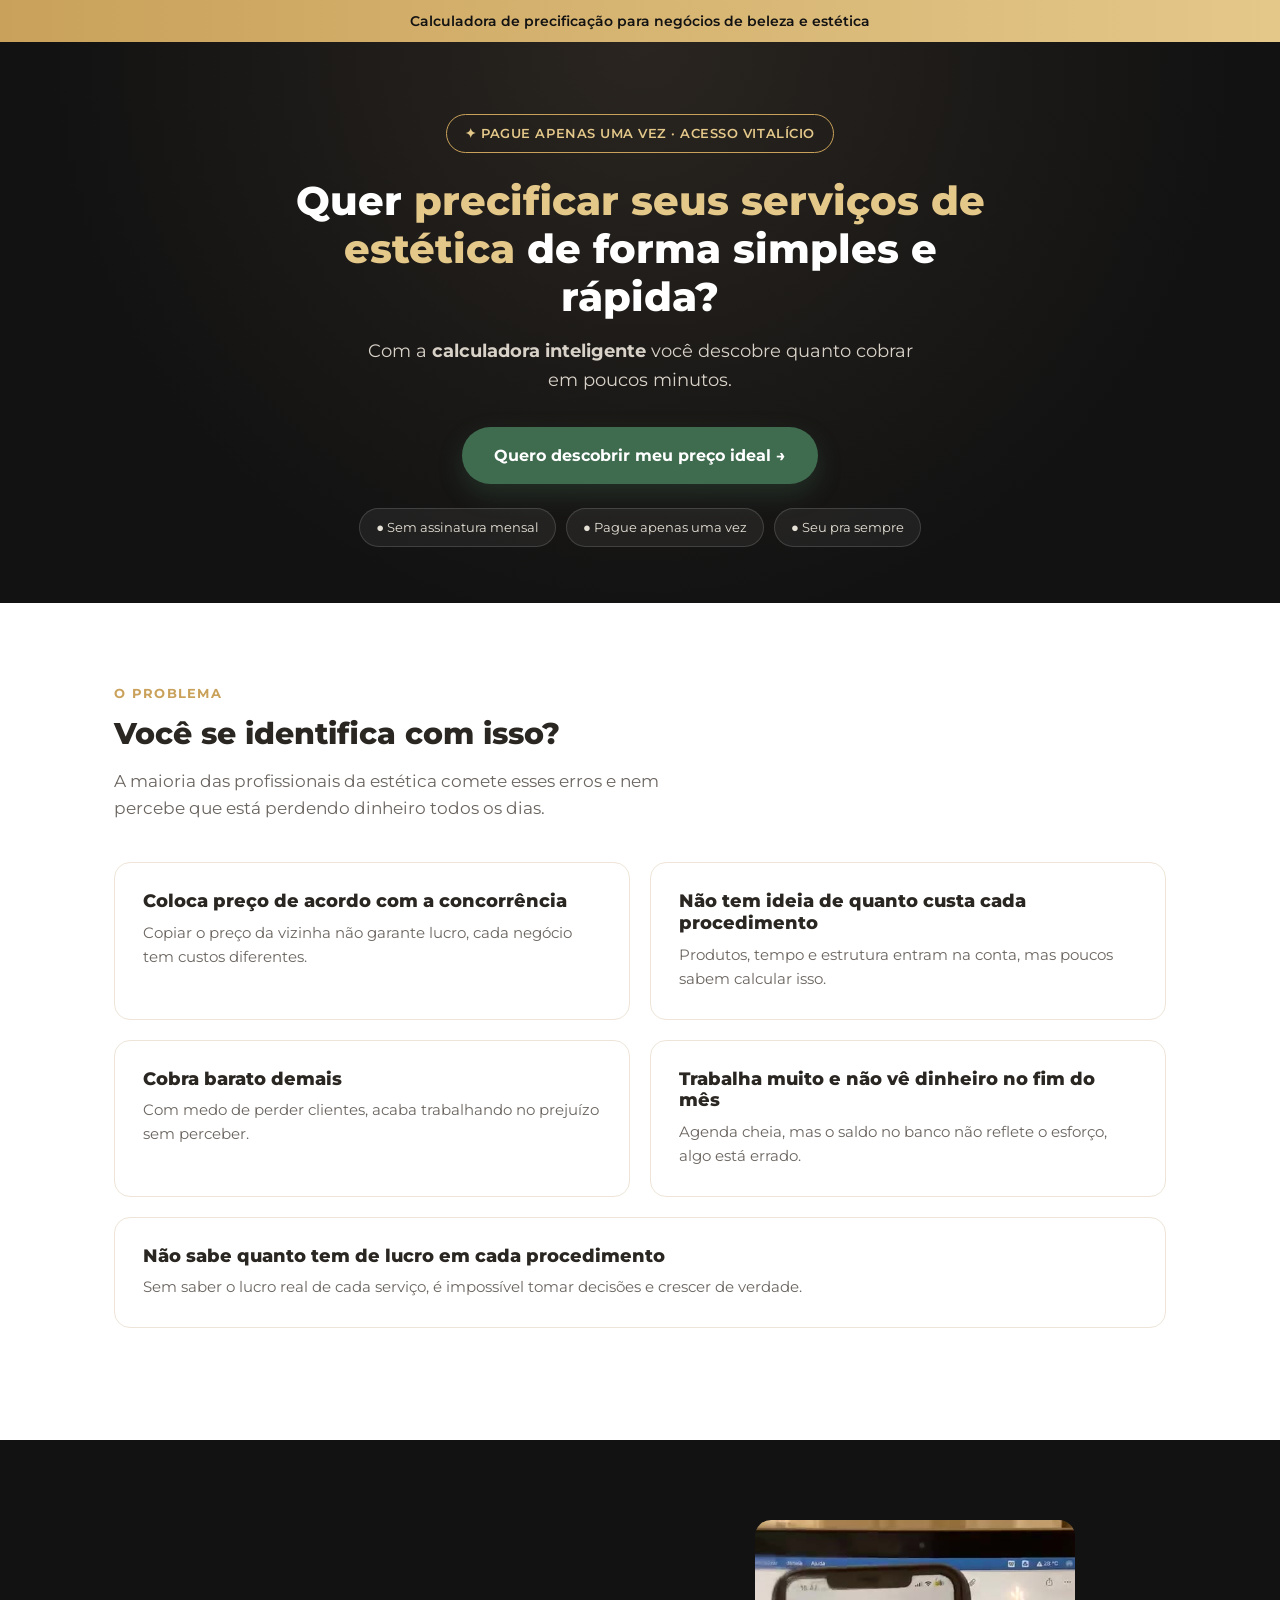
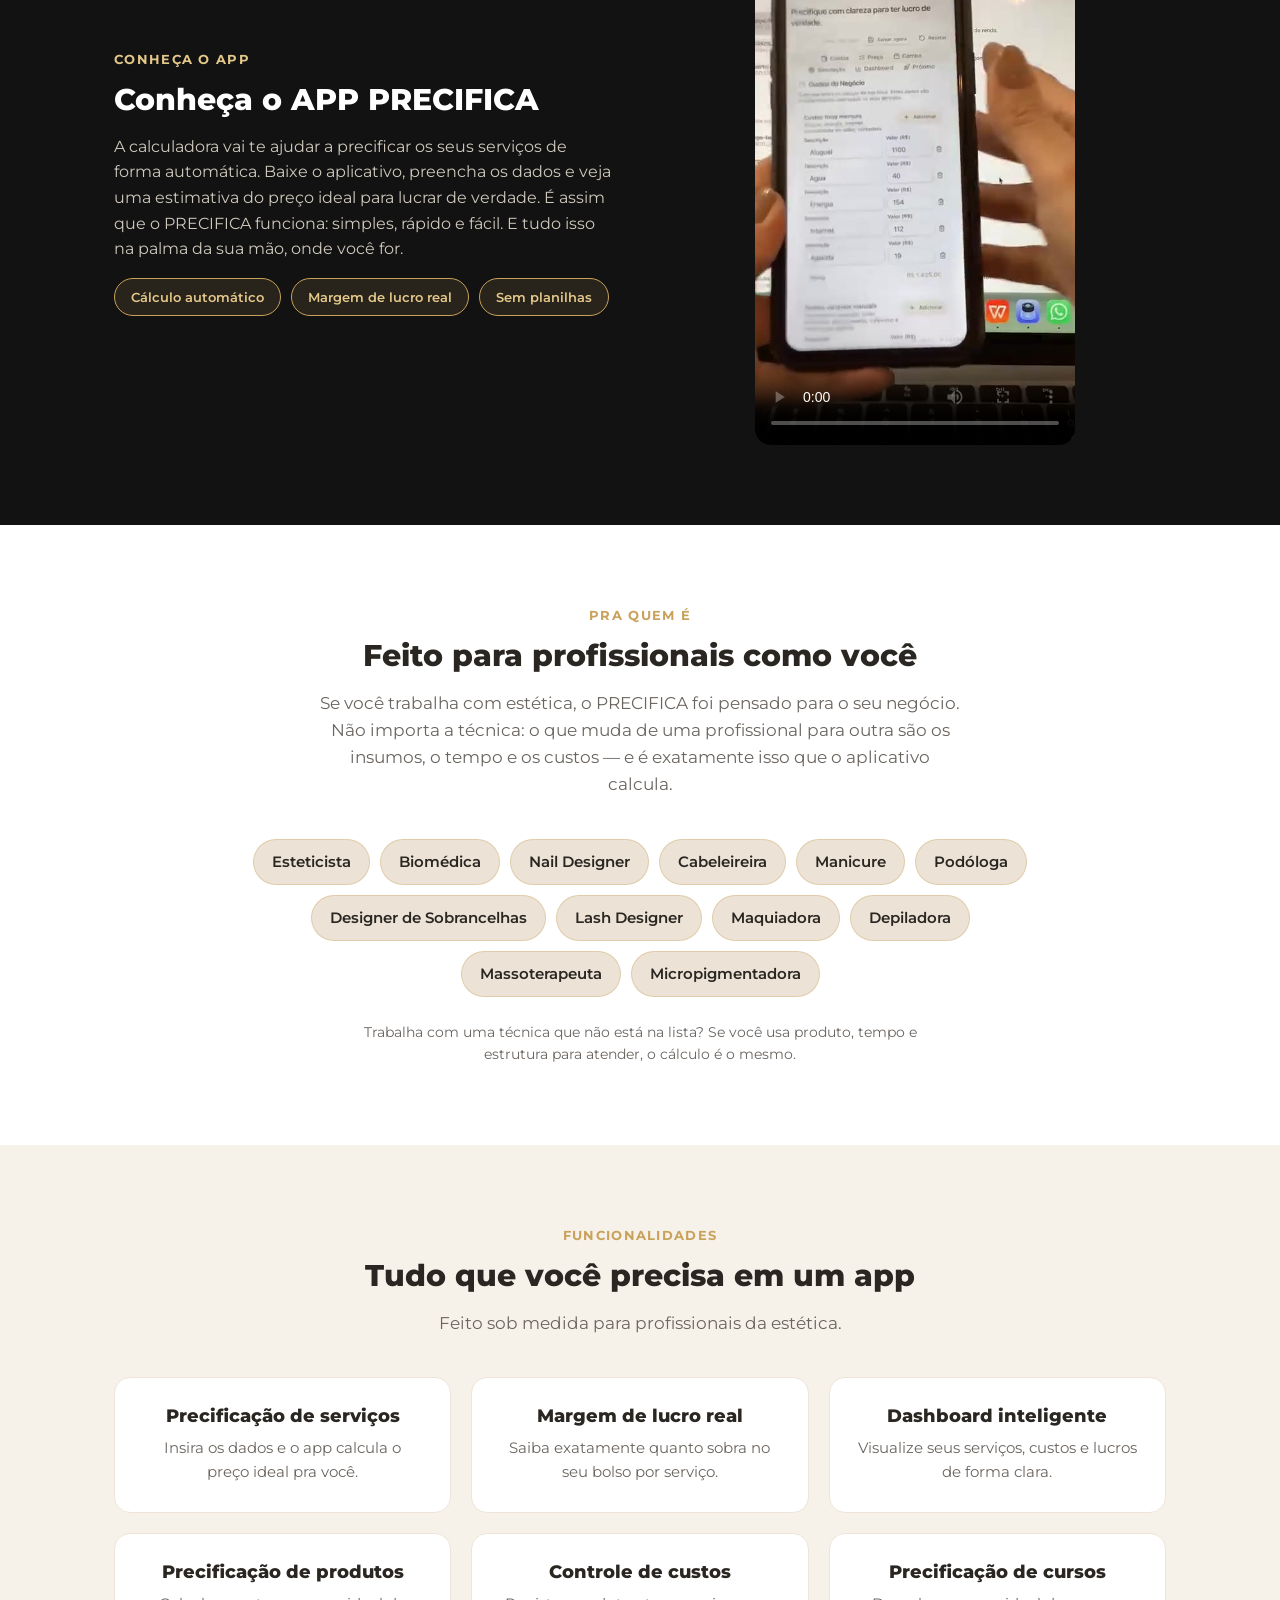
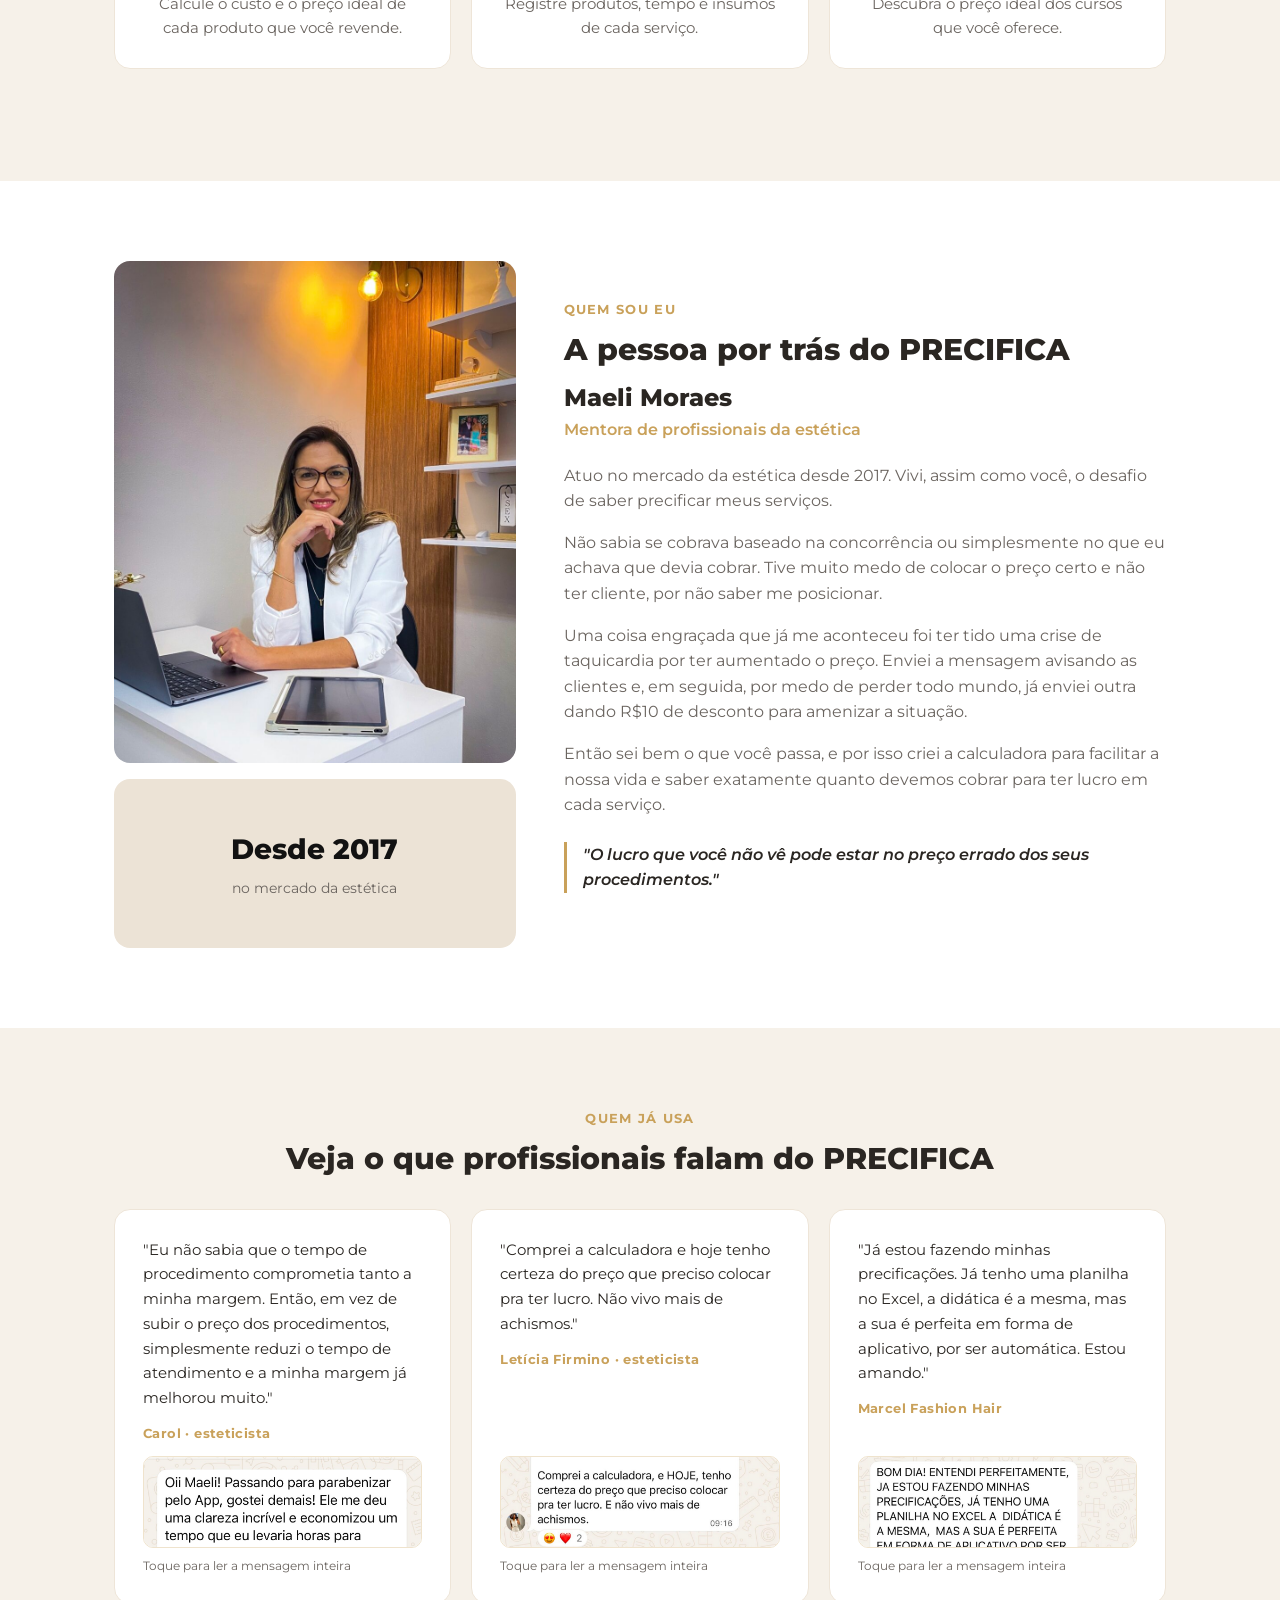
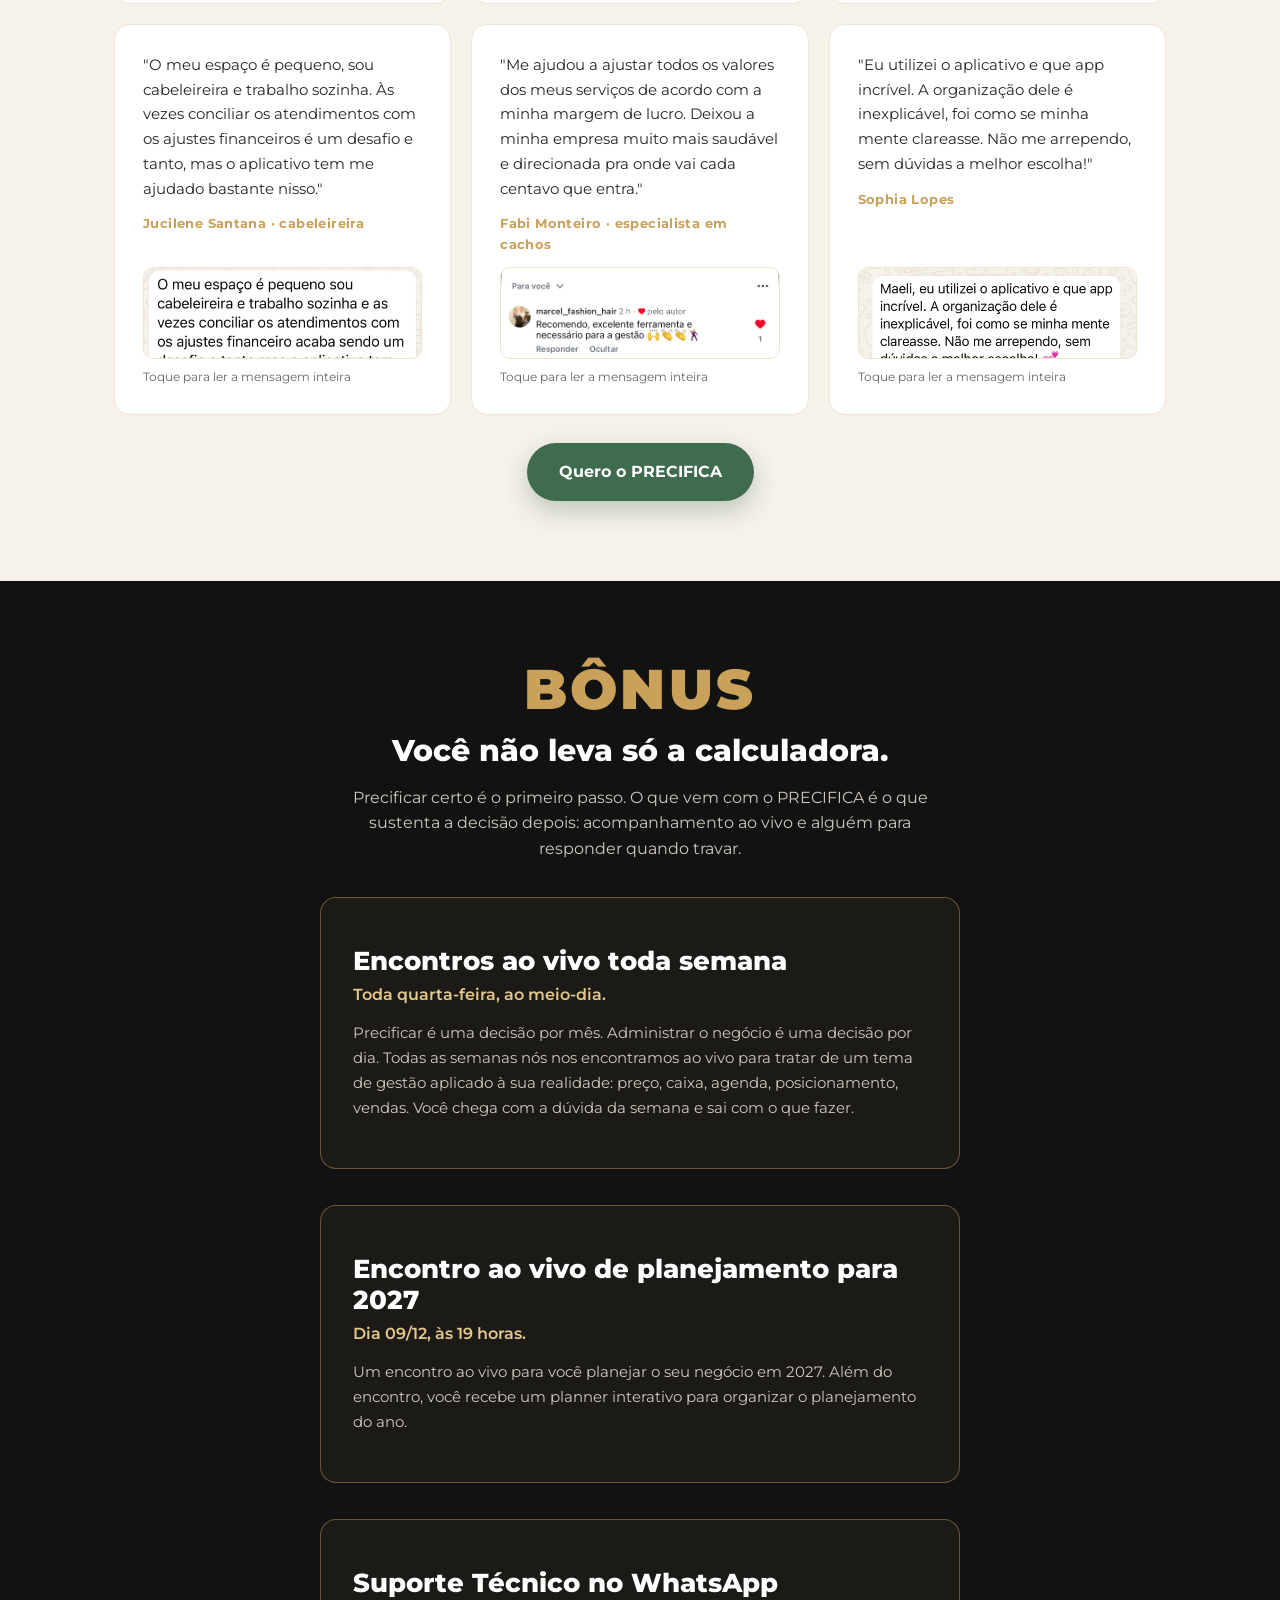
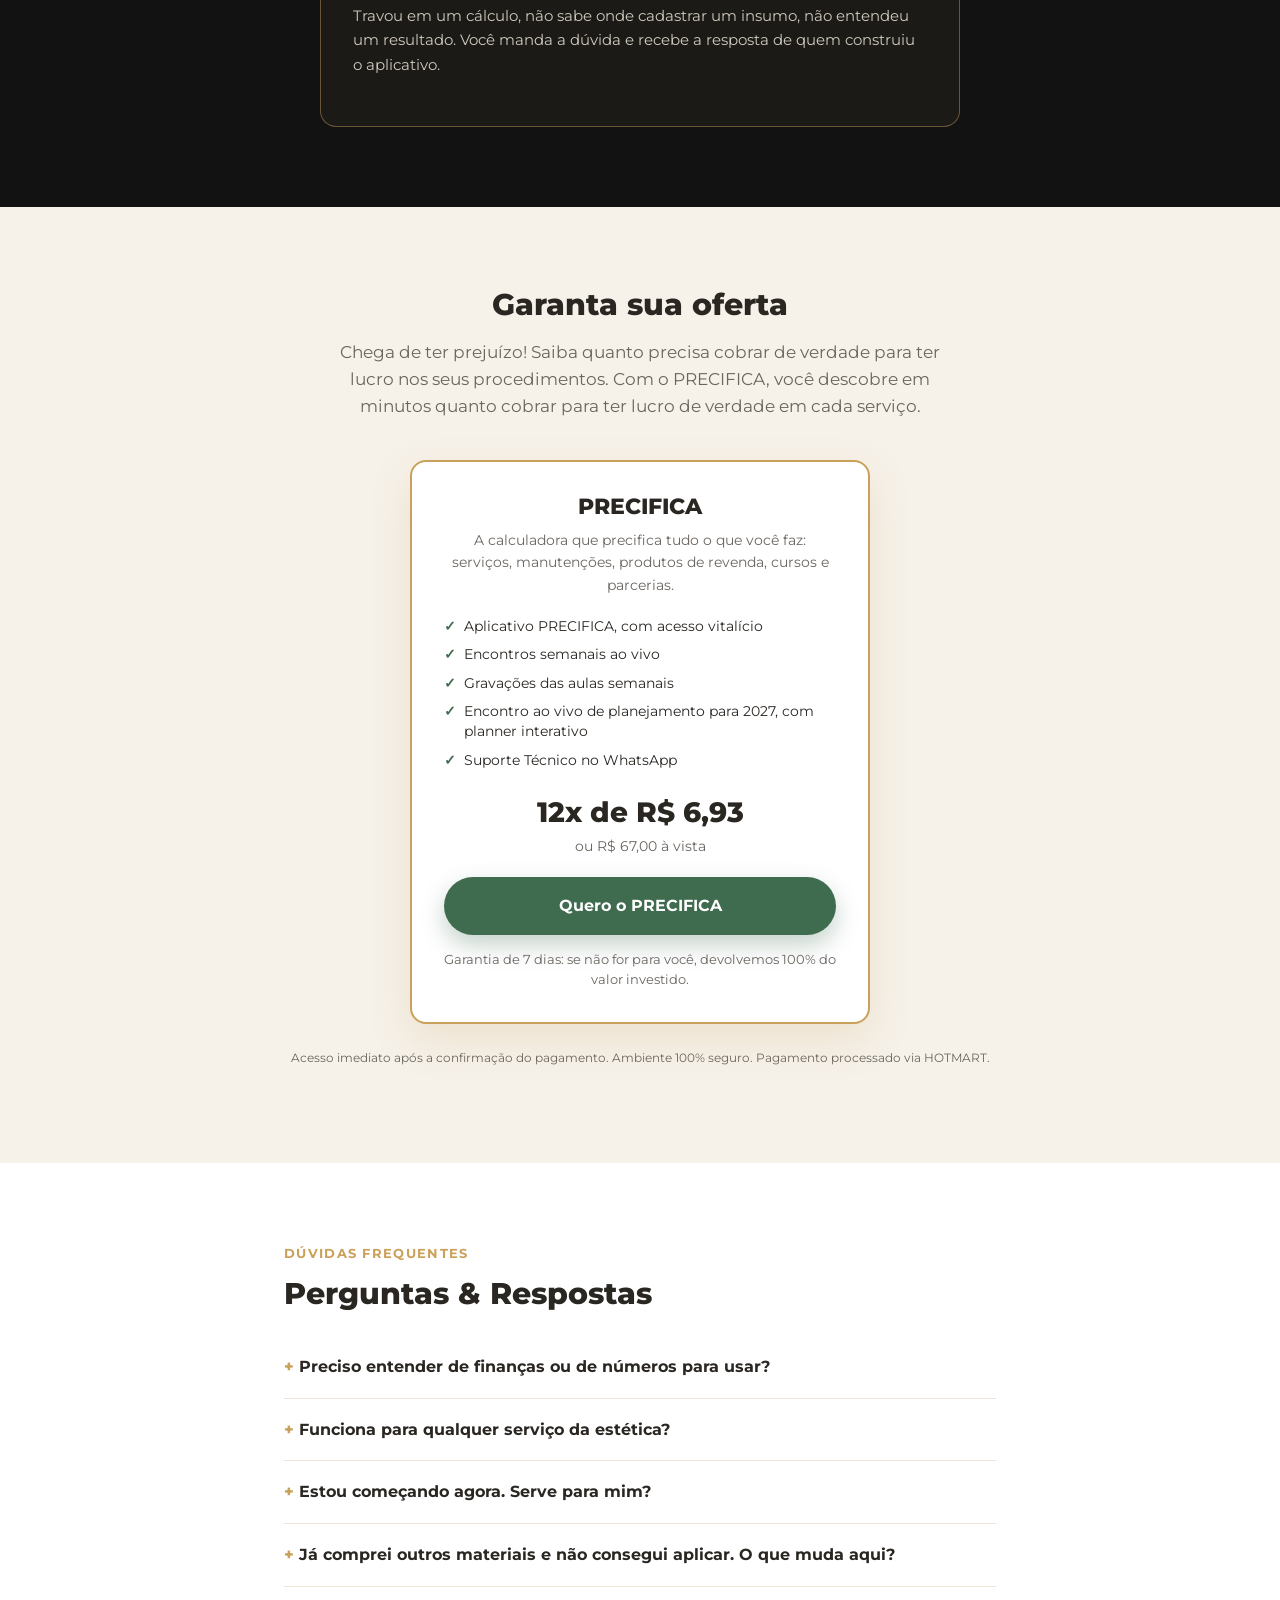
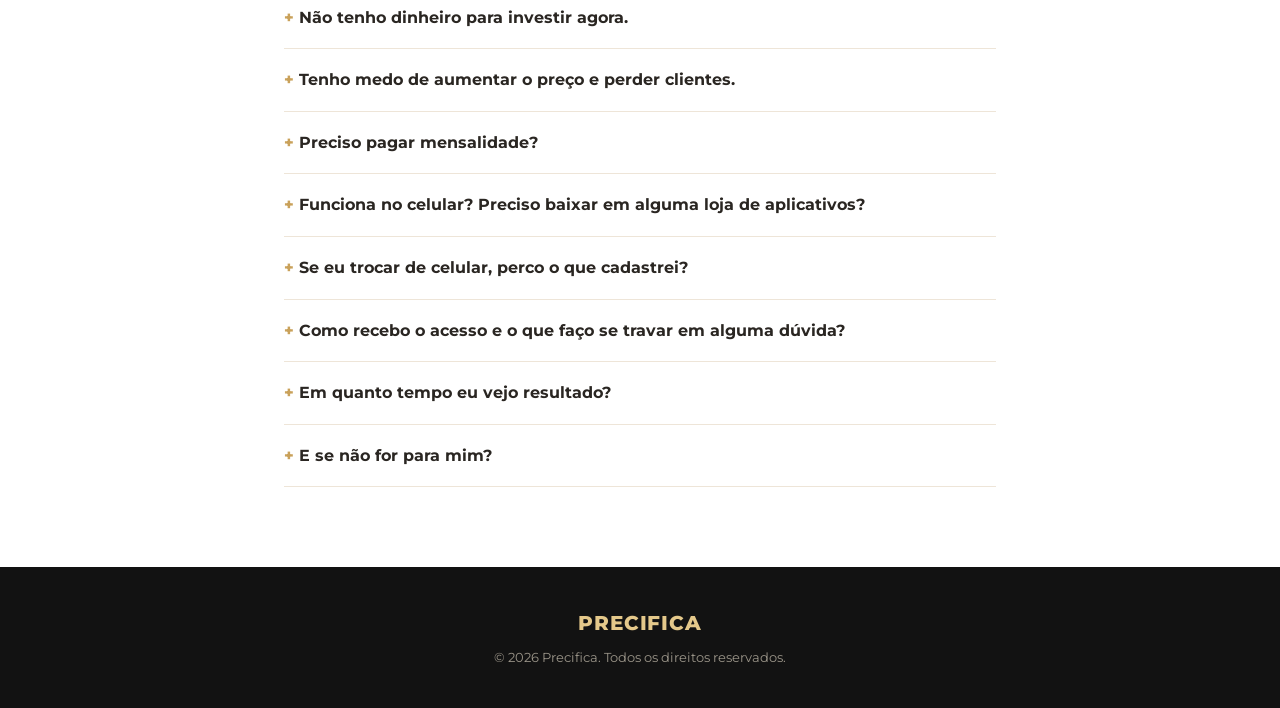
==== commit 2aacadff: "Add files via upload" ====
--- a/index.html
+++ b/index.html
@@ -29,14 +29,14 @@
 <body>
 
 <div class="announce">
-  <span>+686 profissionais já usam o PRECIFICA</span>
+  <span>Calculadora de precificação para negócios de beleza e estética</span>
 </div>
 
 <header class="hero">
   <div class="container hero-inner">
     <span class="badge">✦ PAGUE APENAS UMA VEZ · ACESSO VITALÍCIO</span>
     <h1>Quer <span class="accent">precificar seus serviços de estética</span> de forma simples e rápida?</h1>
-    <p class="hero-sub">Com a <strong>calculadora inteligente</strong> você descobre quanto cobrar em poucos minutos, de forma simples e automática.</p>
+    <p class="hero-sub">Com a <strong>calculadora inteligente</strong> você descobre quanto cobrar em poucos minutos.</p>
     <a href="#oferta" class="btn btn-primary">Quero descobrir meu preço ideal →</a>
     <div class="trust-row">
       <span class="pill">● Sem assinatura mensal</span>
@@ -155,57 +155,6 @@
   </div>
 </section>
 
-<section class="section section-dark" id="painel">
-  <div class="container center">
-    <span class="eyebrow">UMA PERGUNTA</span>
-    <h2 class="light">E se você soubesse exatamente para onde o seu dinheiro está indo?</h2>
-    <p class="section-sub">Fatura bem todo mês, mas na hora de fechar as contas não sabe se sobrou lucro de verdade. Precificar certo resolve o preço. O controle financeiro resolve o resto: o que entra, o que sai e o que de fato fica com você — sem precisar entender de planilha.</p>
-
-    <div class="painel-galeria">
-      <button type="button" class="galeria-nav galeria-prev" aria-label="Tela anterior">&lsaquo;</button>
-      <div class="galeria-palco">
-        <figure class="galeria-slide is-ativa" data-nome="Visão Geral">
-          <img src="painel/visao-geral.png" width="1628" height="1146" alt="Tela de visão geral do controle financeiro" loading="eager" data-zoom>
-        </figure>
-        <figure class="galeria-slide" data-nome="Entradas">
-          <img src="painel/entradas.png" width="1572" height="1116" alt="Tela de entradas do controle financeiro" loading="lazy" data-zoom>
-        </figure>
-        <figure class="galeria-slide" data-nome="Custos Fixos">
-          <img src="painel/custos-fixos.png" width="1574" height="1034" alt="Tela de custos fixos do controle financeiro" loading="lazy" data-zoom>
-        </figure>
-        <figure class="galeria-slide" data-nome="Gastos Variáveis">
-          <img src="painel/gastos-variaveis.png" width="1534" height="988" alt="Tela de gastos variáveis do controle financeiro" loading="lazy" data-zoom>
-        </figure>
-        <figure class="galeria-slide" data-nome="Estoque">
-          <img src="painel/estoque.png" width="1564" height="786" alt="Tela de estoque do controle financeiro" loading="lazy" data-zoom>
-        </figure>
-        <figure class="galeria-slide" data-nome="Relatórios">
-          <img src="painel/relatorios.png" width="1182" height="1092" alt="Tela de relatórios do controle financeiro" loading="lazy" data-zoom>
-        </figure>
-      </div>
-      <button type="button" class="galeria-nav galeria-next" aria-label="Próxima tela">&rsaquo;</button>
-    </div>
-
-    <div class="galeria-barra">
-      <span class="galeria-nome">Visão Geral</span>
-      <span class="galeria-contador">01 / 06</span>
-    </div>
-
-    <div class="galeria-pontos">
-        <button type="button" class="galeria-ponto is-ativa" data-ir="0" aria-label="Ir para Visão Geral"></button>
-        <button type="button" class="galeria-ponto" data-ir="1" aria-label="Ir para Entradas"></button>
-        <button type="button" class="galeria-ponto" data-ir="2" aria-label="Ir para Custos Fixos"></button>
-        <button type="button" class="galeria-ponto" data-ir="3" aria-label="Ir para Gastos Variáveis"></button>
-        <button type="button" class="galeria-ponto" data-ir="4" aria-label="Ir para Estoque"></button>
-        <button type="button" class="galeria-ponto" data-ir="5" aria-label="Ir para Relatórios"></button>
-    </div>
-
-    <p class="painel-nota">Passe pelas telas nas setas e toque para ampliar e ler os números.</p>
-    <p class="painel-fecho">O controle financeiro do negócio e o da sua vida pessoal vêm junto com o PRECIFICA, sem custo adicional.</p>
-    <a class="btn btn-primary" href="#oferta">Quero o PRECIFICA</a>
-  </div>
-</section>
-
 <section class="section section-light" id="sobre">
   <div class="container two-col reverse">
     <div class="about-visual">
@@ -286,46 +235,24 @@
   <div class="container center">
     <span class="bonus-title">BÔNUS</span>
     <h2 class="light">Você não leva só a calculadora.</h2>
-    <p class="bonus-intro">Precificar certo é o primeiro passo. O que vem com o PRECIFICA é o que sustenta a decisão depois: acompanhamento ao vivo, controle das finanças da empresa e da sua vida pessoal, e alguém para responder quando travar.</p>
+    <p class="bonus-intro">Precificar certo é o primeiro passo. O que vem com o PRECIFICA é o que sustenta a decisão depois: acompanhamento ao vivo e alguém para responder quando travar.</p>
 
     <div class="bonus-feature">
-      <span class="bonus-label bonus-label-main">BÔNUS PRINCIPAL</span>
-      <h3 class="bonus-feature-title">Encontros Semanais de Gestão</h3>
-      <p class="bonus-feature-sub">Toda quarta-feira, ao meio-dia, ao vivo comigo.</p>
+      <h3 class="bonus-feature-title">Encontros ao vivo toda semana</h3>
+      <p class="bonus-feature-sub">Toda quarta-feira, ao meio-dia.</p>
       <p class="bonus-feature-text">Precificar é uma decisão por mês. Administrar o negócio é uma decisão por dia. Todas as semanas nós nos encontramos ao vivo para tratar de um tema de gestão aplicado à sua realidade: preço, caixa, agenda, posicionamento, vendas. Você chega com a dúvida da semana e sai com o que fazer.</p>
-      <p class="bonus-value">R$497</p>
-    </div>
-
-    <div class="bonus-list">
-      <div class="bonus-item">
-        <span class="bonus-label">BÔNUS</span>
-        <div class="bonus-body">
-          <span class="bonus-text">Painel Financeiro do Negócio</span>
-          <p class="bonus-desc">Saber quanto cobrar não resolve se o dinheiro continua desaparecendo no fim do mês. O painel registra entradas, custos fixos, gastos variáveis e estoque, e mostra em uma tela o faturamento, o lucro, a margem, o ticket médio e o quanto falta para a sua meta.</p>
-          <span class="bonus-value">R$97</span>
-        </div>
-      </div>
-
-      <div class="bonus-item">
-        <span class="bonus-label">BÔNUS</span>
-        <div class="bonus-body">
-          <span class="bonus-text">Painel Financeiro Pessoal</span>
-          <p class="bonus-desc">A maior parte do dinheiro da empresa se perde na conta pessoal. Aqui você separa as duas vidas: orçamento por categoria, dívidas com parcelas controladas e metas de reserva, para enxergar o que é seu e o que é do negócio.</p>
-          <span class="bonus-value">R$67</span>
-        </div>
-      </div>
-
-      <div class="bonus-item">
-        <span class="bonus-label">BÔNUS</span>
-        <div class="bonus-body">
-          <span class="bonus-text">Suporte Técnico no WhatsApp</span>
-          <p class="bonus-desc">Travou em um cálculo, não sabe onde cadastrar um insumo, não entendeu um resultado. Você manda a dúvida e recebe a resposta de quem construiu o aplicativo.</p>
-          <span class="bonus-value">R$47</span>
-        </div>
-      </div>
-    </div>
-
-    <p class="bonus-total">Somados, os bônus representam <strong>R$708</strong>. Estão inclusos no acesso ao PRECIFICA.</p>
+    </div>
+
+    <div class="bonus-feature">
+      <h3 class="bonus-feature-title">Encontro ao vivo de planejamento para 2027</h3>
+      <p class="bonus-feature-sub">Dia 09/12, às 19 horas.</p>
+      <p class="bonus-feature-text">Um encontro ao vivo para você planejar o seu negócio em 2027. Além do encontro, você recebe um planner interativo para organizar o planejamento do ano.</p>
+    </div>
+
+    <div class="bonus-feature">
+      <h3 class="bonus-feature-title">Suporte Técnico no WhatsApp</h3>
+      <p class="bonus-feature-text">Travou em um cálculo, não sabe onde cadastrar um insumo, não entendeu um resultado. Você manda a dúvida e recebe a resposta de quem construiu o aplicativo.</p>
+    </div>
   </div>
 </section>
 
@@ -335,21 +262,18 @@
     <p class="section-sub">Chega de ter prejuízo! Saiba quanto precisa cobrar de verdade para ter lucro nos seus procedimentos. Com o PRECIFICA, você descobre em minutos quanto cobrar para ter lucro de verdade em cada serviço.</p>
     <div class="pricing-grid pricing-single">
       <div class="price-card price-highlight">
-        <span class="price-tag">O PRODUTO</span>
         <h3>PRECIFICA</h3>
-        <p class="price-desc">A calculadora que precifica tudo o que você faz: serviços, manutenções, produtos de revenda, cursos e parcerias. Com o controle financeiro do negócio junto.</p>
+        <p class="price-desc">A calculadora que precifica tudo o que você faz: serviços, manutenções, produtos de revenda, cursos e parcerias.</p>
         <ul class="price-list">
           <li>Aplicativo PRECIFICA, com acesso vitalício</li>
-          <li>Encontros Semanais de Gestão, ao vivo <span>R$497</span></li>
-          <li>Painel Financeiro do Negócio <span>R$97</span></li>
-          <li>Painel Financeiro Pessoal <span>R$67</span></li>
-          <li>Suporte Técnico no WhatsApp <span>R$47</span></li>
+          <li>Encontros semanais ao vivo</li>
+          <li>Gravações das aulas semanais</li>
+          <li>Encontro ao vivo de planejamento para 2027, com planner interativo</li>
+          <li>Suporte Técnico no WhatsApp</li>
         </ul>
-        <p class="price-bonus-soma">Só os bônus somam R$708.</p>
-        <p class="price-old">De R$ 147</p>
-        <p class="price-main">12x de R$ 10,03</p>
-        <p class="price-cash">ou R$ 97,00 à vista</p>
-        <a href="https://pay.hotmart.com/I107956105K" class="btn btn-primary btn-block" data-checkout="precifica-completo">Quero o PRECIFICA</a>
+        <p class="price-main">12x de R$ 6,93</p>
+        <p class="price-cash">ou R$ 67,00 à vista</p>
+        <a href="https://pay.hotmart.com/I107956105K?off=11vv22b8&checkoutMode=10" class="btn btn-primary btn-block" data-checkout="precifica-completo">Quero o PRECIFICA</a>
         <p class="price-guarantee">Garantia de 7 dias: se não for para você, devolvemos 100% do valor investido.</p>
       </div>
     </div>
@@ -380,7 +304,7 @@
       </details>
       <details class="faq-item">
         <summary>Não tenho dinheiro para investir agora.</summary>
-        <p>Essa é a objeção mais comum, e ela quase nunca significa ausência de dinheiro: significa não saber o que está sobrando. Enquanto o preço não estiver calculado, cada atendimento pode estar devolvendo menos do que custou, e isso não aparece no extrato — aparece no fim do mês, como cansaço sem lucro. Faça as contas pelo outro lado: o investimento é de R$97, ou 12x de R$10,03. Se um único procedimento seu estiver R$10 abaixo do que deveria, vinte atendimentos por mês já custam mais caro do que o aplicativo inteiro.</p>
+        <p>Essa é a objeção mais comum, e ela quase nunca significa ausência de dinheiro: significa não saber o que está sobrando. Enquanto o preço não estiver calculado, cada atendimento pode estar devolvendo menos do que custou, e isso não aparece no extrato — aparece no fim do mês, como cansaço sem lucro. Faça as contas pelo outro lado: o investimento é de R$67, ou 12x de R$6,93. Se um único procedimento seu estiver R$10 abaixo do que deveria, vinte atendimentos por mês já custam mais caro do que o aplicativo inteiro.</p>
       </details>
       <details class="faq-item">
         <summary>Tenho medo de aumentar o preço e perder clientes.</summary>
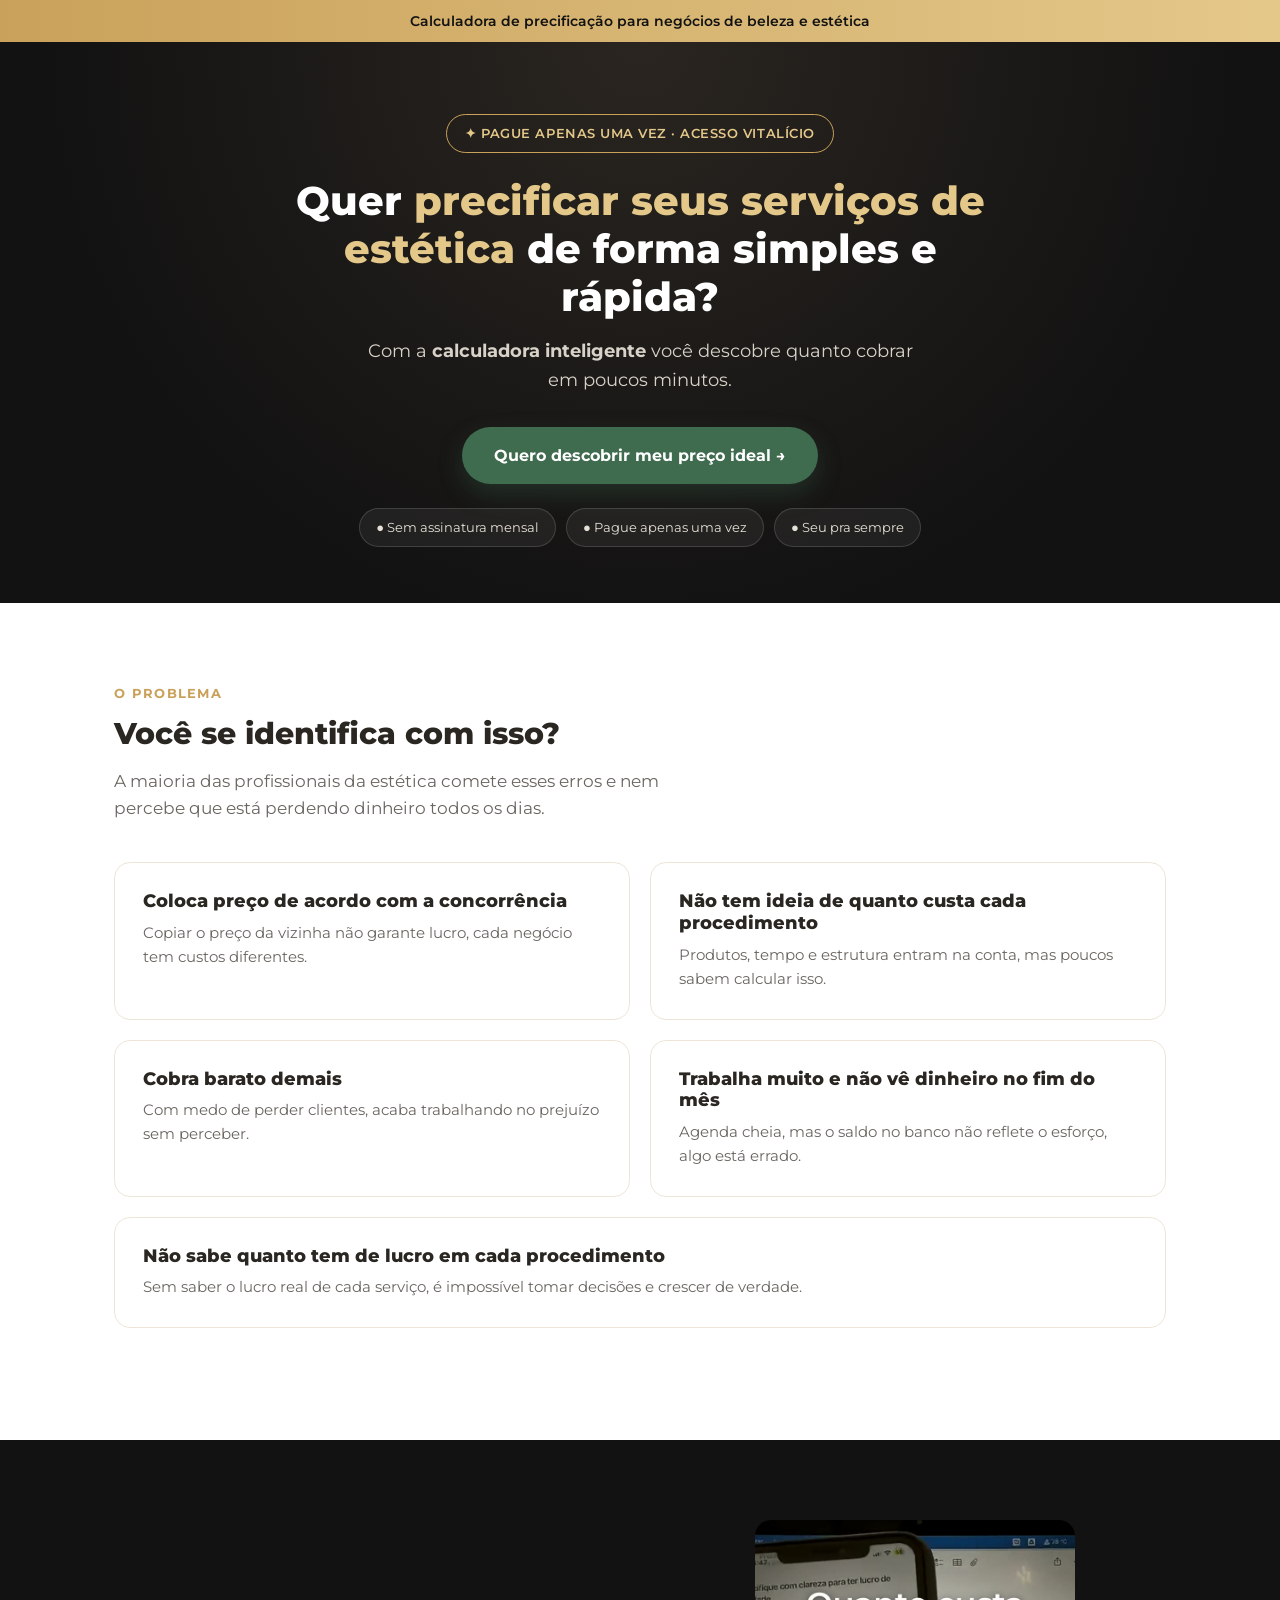
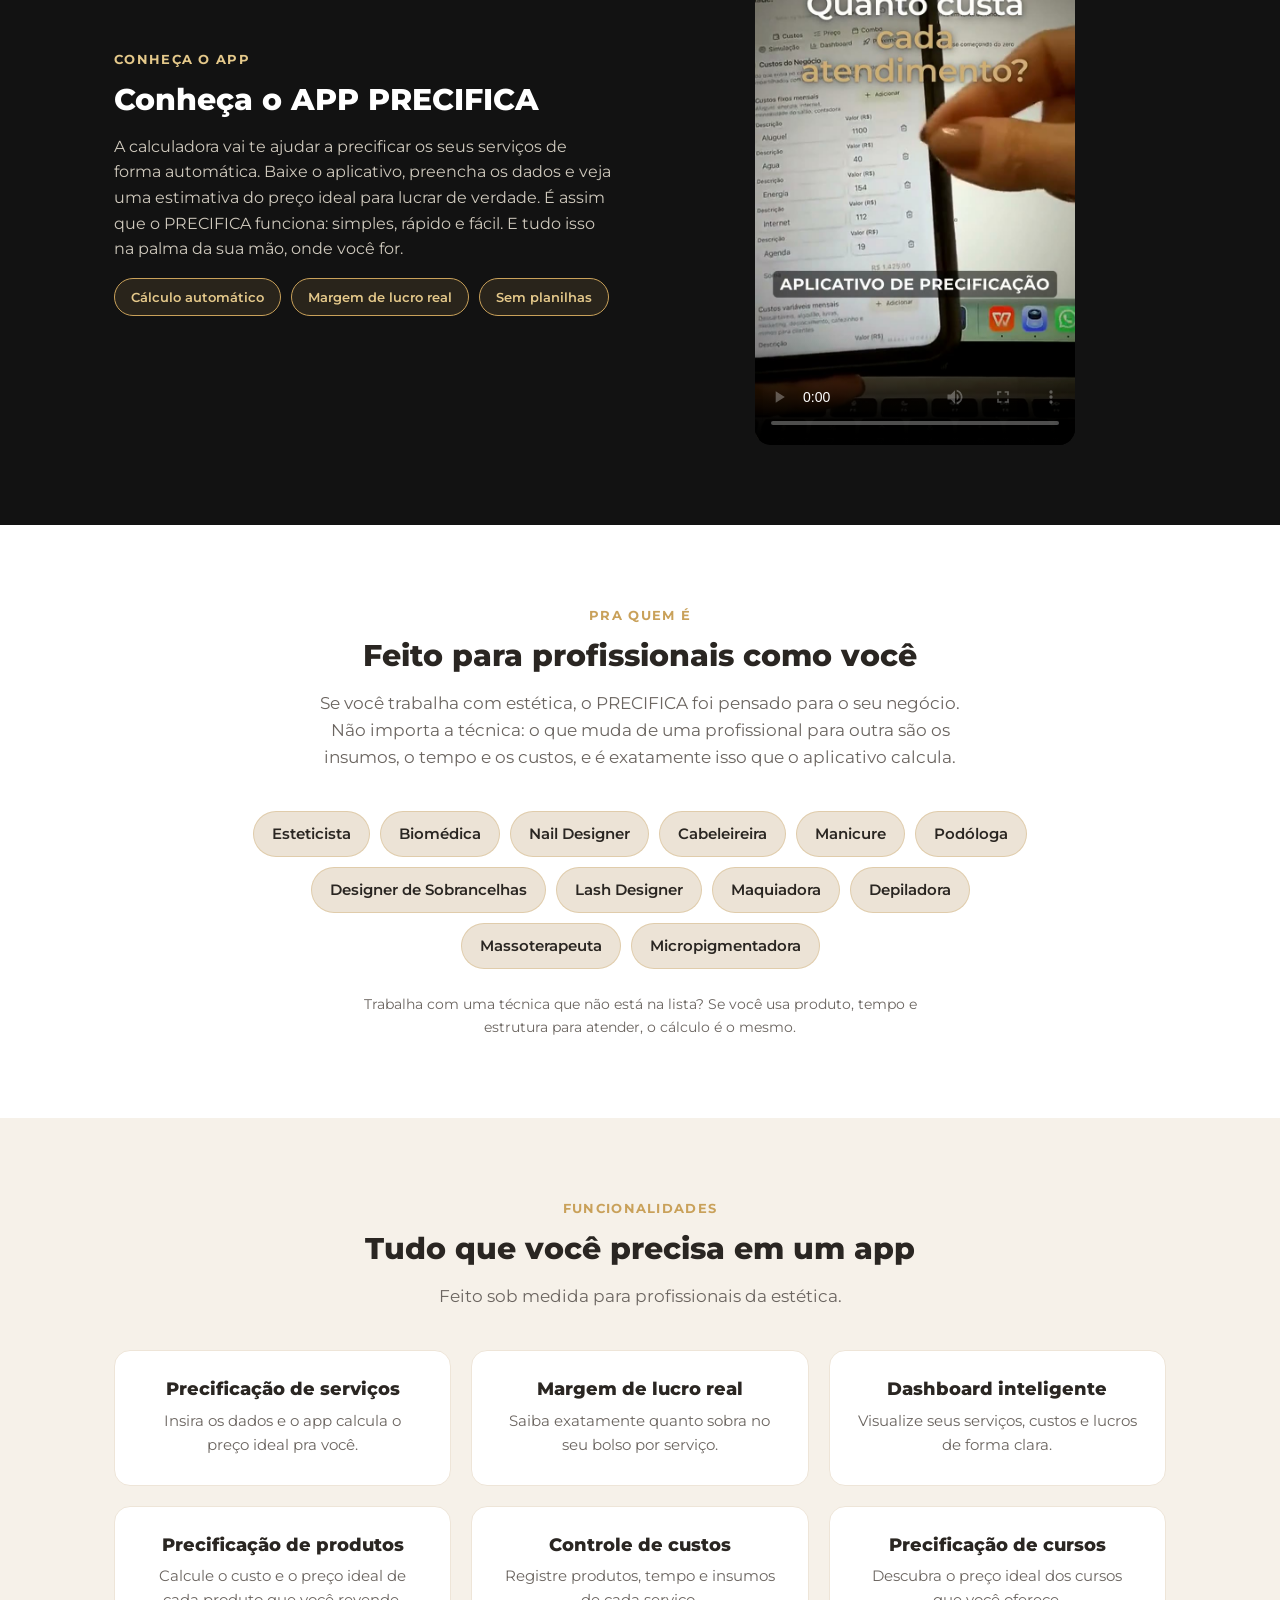
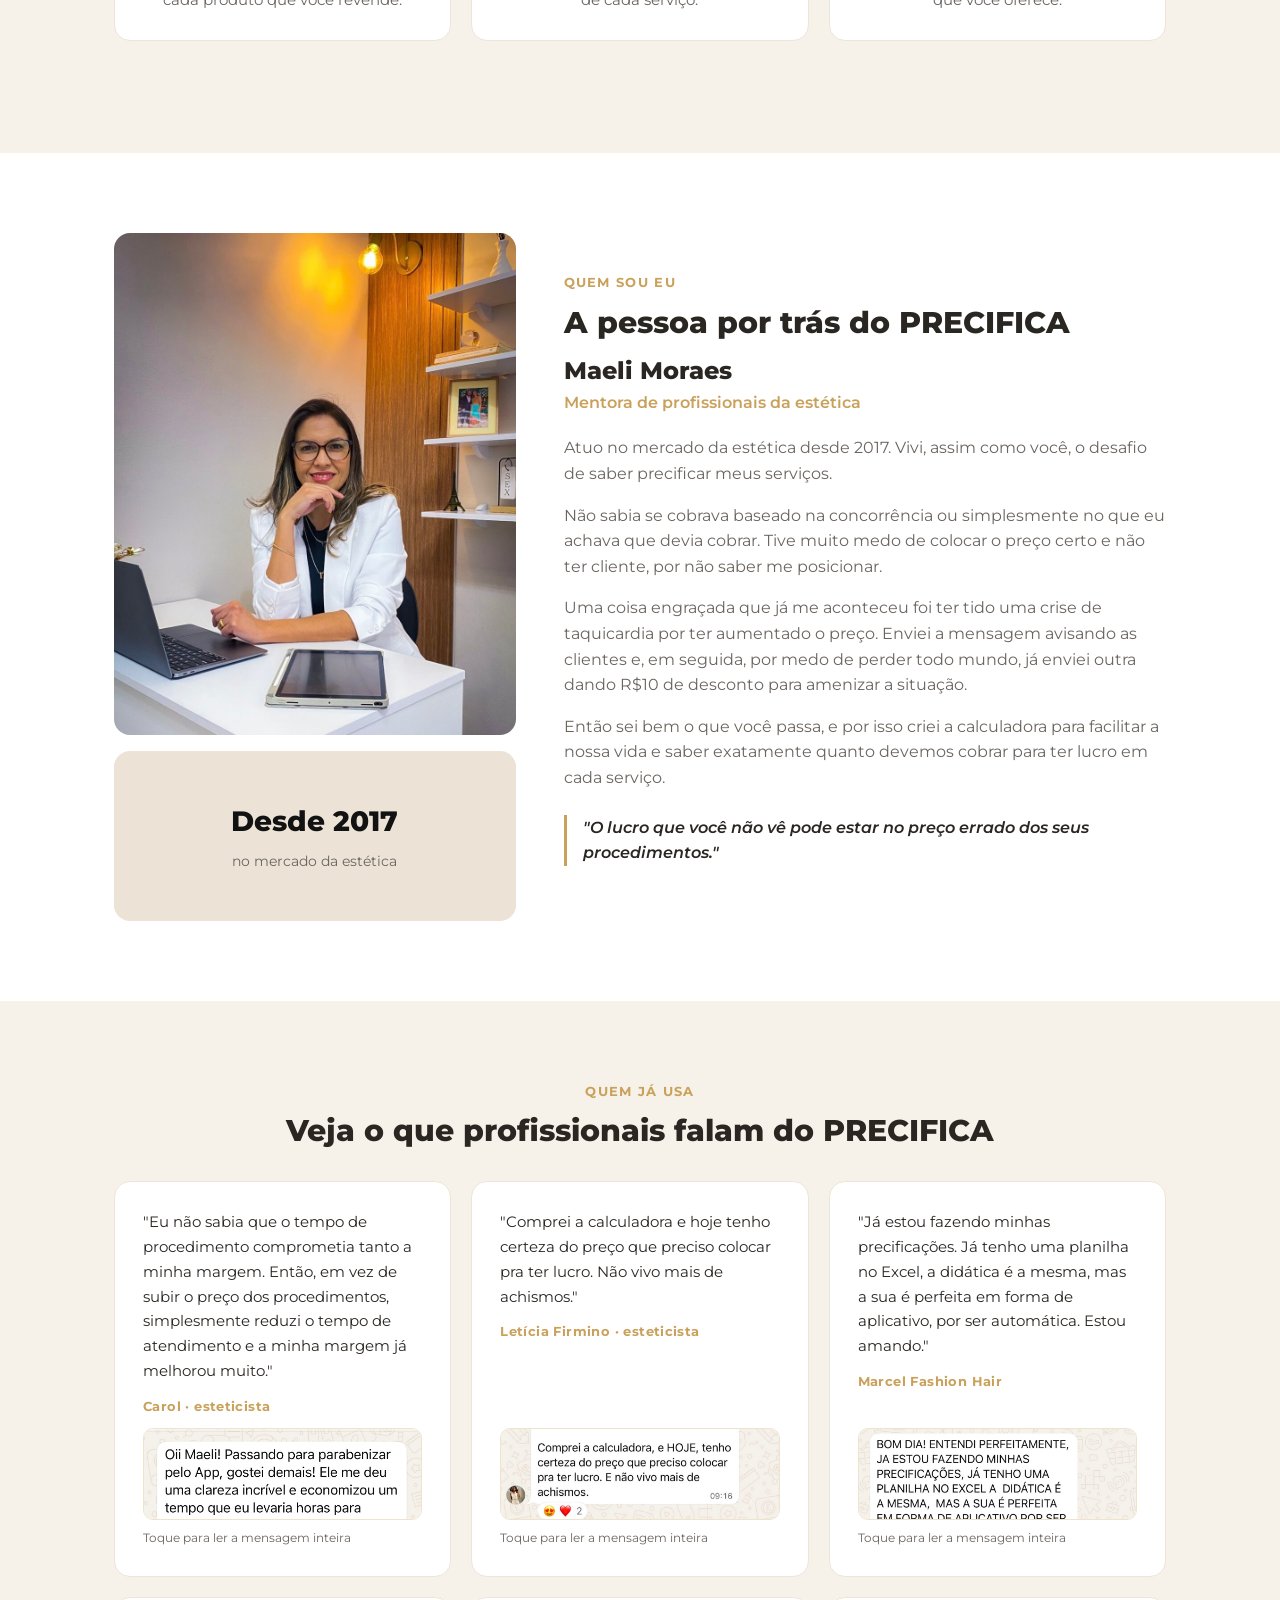
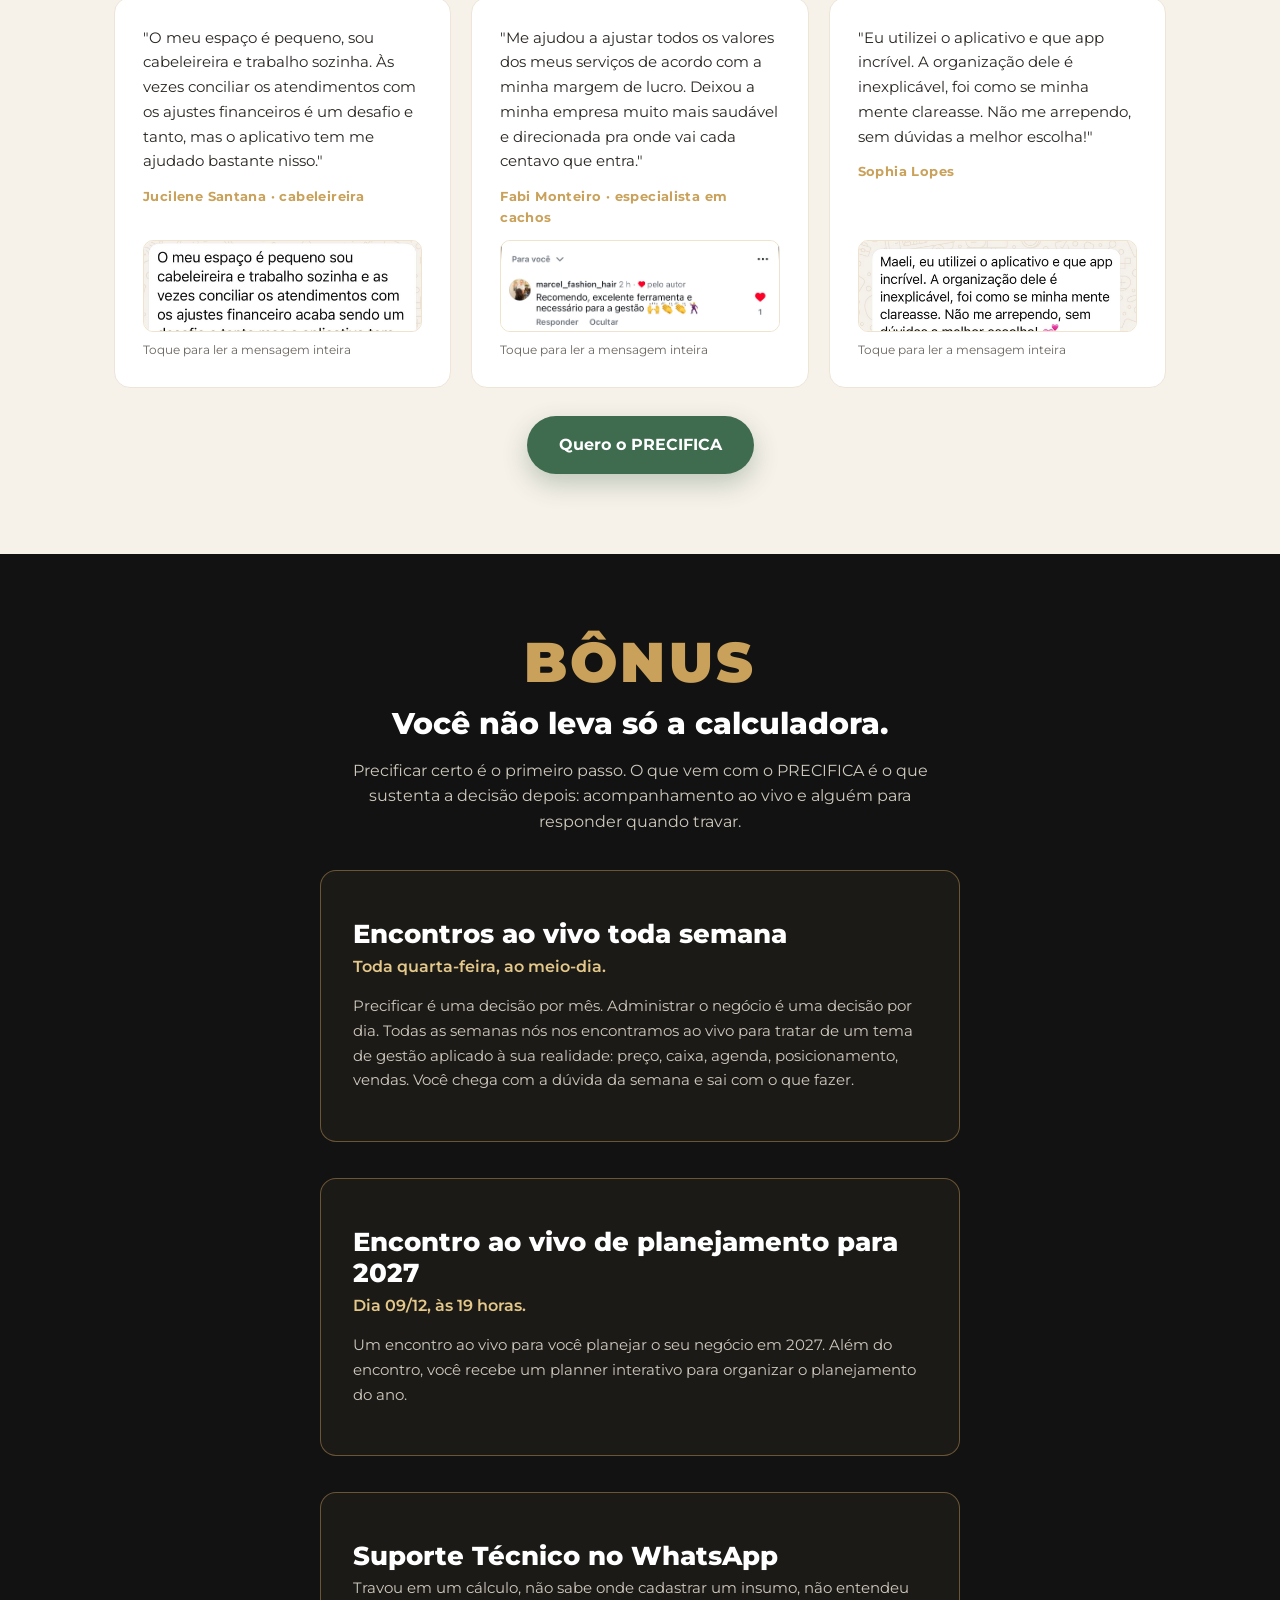
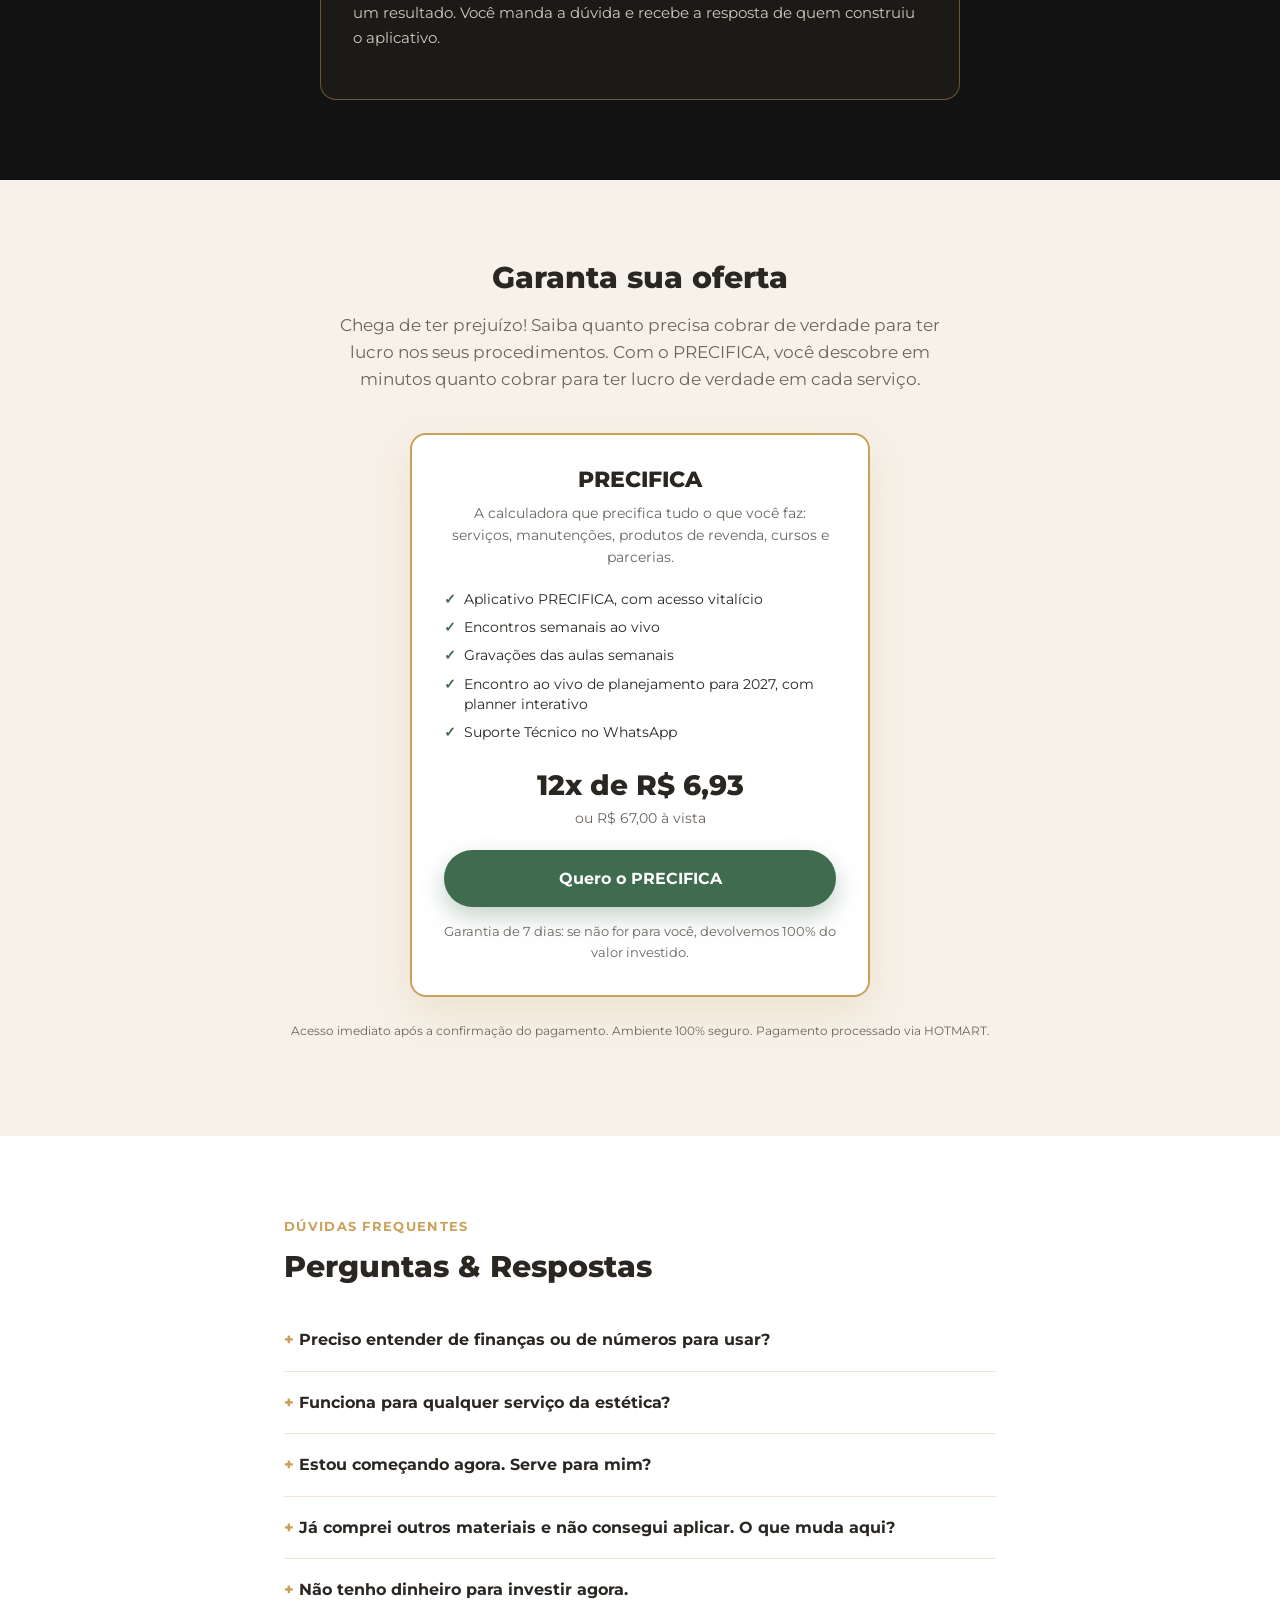
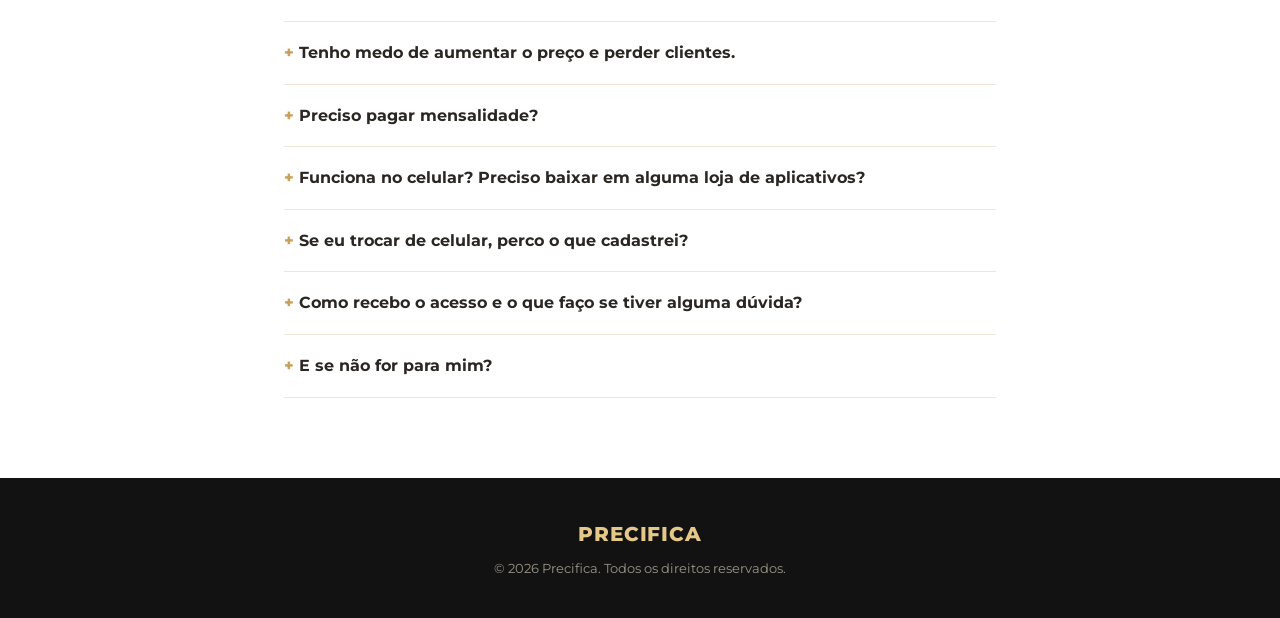
==== commit b2c90db2: "Add files via upload" ====
--- a/index.html
+++ b/index.html
@@ -100,7 +100,7 @@
   <div class="container center">
     <span class="eyebrow">PRA QUEM É</span>
     <h2>Feito para profissionais como você</h2>
-    <p class="section-sub">Se você trabalha com estética, o PRECIFICA foi pensado para o seu negócio. Não importa a técnica: o que muda de uma profissional para outra são os insumos, o tempo e os custos — e é exatamente isso que o aplicativo calcula.</p>
+    <p class="section-sub">Se você trabalha com estética, o PRECIFICA foi pensado para o seu negócio. Não importa a técnica: o que muda de uma profissional para outra são os insumos, o tempo e os custos, e é exatamente isso que o aplicativo calcula.</p>
 
     <ul class="especialidades">
       <li>Esteticista</li>
@@ -296,15 +296,15 @@
       </details>
       <details class="faq-item">
         <summary>Estou começando agora. Serve para mim?</summary>
-        <p>Serve, e começar precificando certo é mais fácil do que corrigir preço depois. A diferença é que quem já atende tem os números da própria rotina para preencher, e quem está começando vai precisar levantar alguns deles — quanto rende cada produto, quanto custam as contas do mês. Se você ainda não tem esses dados, o aplicativo te mostra exatamente quais faltam.</p>
+        <p>Serve, e começar precificando certo é mais fácil do que corrigir preço depois. A diferença é que quem já atende tem os números da própria rotina para preencher, e quem está começando vai precisar levantar alguns deles: quanto rende cada produto, quanto custam as contas do mês. Se você ainda não tem esses dados, o aplicativo te mostra exatamente quais faltam.</p>
       </details>
       <details class="faq-item">
         <summary>Já comprei outros materiais e não consegui aplicar. O que muda aqui?</summary>
-        <p>A diferença está em onde o trabalho acontece. Material que ensina deixa a aplicação por sua conta, e é aí que a maioria para. Aqui você preenche e o resultado aparece: o custo real do procedimento e o preço que sustenta o seu lucro. E nos encontros semanais você traz a dúvida da sua realidade, em vez de assistir a uma aula genérica e tentar adaptar sozinha.</p>
+        <p>A diferença está em onde o trabalho acontece. Material que ensina deixa a aplicação por sua conta, e é aí que a maioria para. Aqui você preenche e o resultado aparece: o custo real do procedimento e o preço que sustenta o seu lucro.</p>
       </details>
       <details class="faq-item">
         <summary>Não tenho dinheiro para investir agora.</summary>
-        <p>Essa é a objeção mais comum, e ela quase nunca significa ausência de dinheiro: significa não saber o que está sobrando. Enquanto o preço não estiver calculado, cada atendimento pode estar devolvendo menos do que custou, e isso não aparece no extrato — aparece no fim do mês, como cansaço sem lucro. Faça as contas pelo outro lado: o investimento é de R$67, ou 12x de R$6,93. Se um único procedimento seu estiver R$10 abaixo do que deveria, vinte atendimentos por mês já custam mais caro do que o aplicativo inteiro.</p>
+        <p>Faça as contas. O investimento é de R$67, ou 12x de R$6,93. Se um único procedimento seu estiver R$10 abaixo do que deveria, vinte atendimentos por mês já custam mais caro do que o aplicativo inteiro.</p>
       </details>
       <details class="faq-item">
         <summary>Tenho medo de aumentar o preço e perder clientes.</summary>
@@ -323,12 +323,8 @@
         <p>Não. Você entra com a sua conta do Google e os seus serviços, insumos e cálculos ficam salvos na sua conta, não no aparelho. Trocou de celular, formatou, limpou o navegador: é só entrar de novo e está tudo lá.</p>
       </details>
       <details class="faq-item">
-        <summary>Como recebo o acesso e o que faço se travar em alguma dúvida?</summary>
-        <p>O acesso chega por e-mail assim que o pagamento é confirmado. Se travar em algum ponto — onde cadastrar um insumo, por que um resultado veio diferente do esperado — você manda a dúvida no suporte pelo WhatsApp e recebe a resposta de quem construiu o aplicativo.</p>
-      </details>
-      <details class="faq-item">
-        <summary>Em quanto tempo eu vejo resultado?</summary>
-        <p>O número você vê no mesmo dia: assim que cadastra um serviço, descobre se está cobrando certo e qual seria o preço ideal. O resultado no caixa depende do que você faz com esse número — ajustar o preço, rever o tempo do procedimento, cortar um custo. A clareza é imediata; a mudança é sua.</p>
+        <summary>Como recebo o acesso e o que faço se tiver alguma dúvida?</summary>
+        <p>O acesso chega por e-mail assim que o pagamento é confirmado. Se tiver qualquer dúvida, é só chamar o suporte pelo WhatsApp.</p>
       </details>
       <details class="faq-item">
         <summary>E se não for para mim?</summary>
